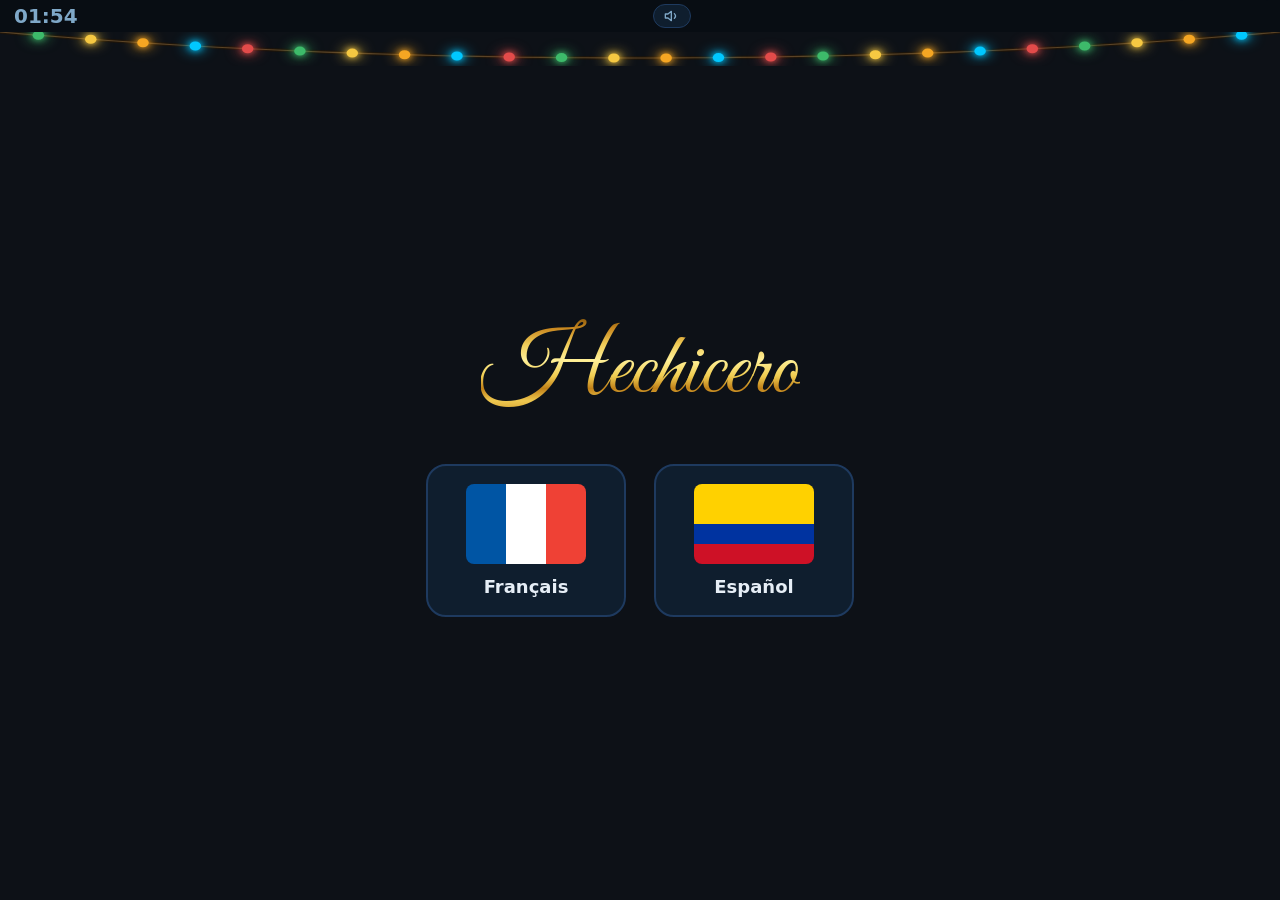
==== web/lecteur/index.html @ d4acd9f9 "feat: écran Chambre domotique (IHM + page admin), bureau d'icônes admin + nav harmonisée, gestion lu" ====
<!doctype html>
<html lang="fr">
<head>
  <meta charset="utf-8">
  <meta name="viewport" content="width=device-width,initial-scale=1">
  <title>Hechicero</title>
  <link rel="preload" href="../fonts/GreatVibes-Regular.woff2" as="font" type="font/woff2" crossorigin>
  <style>
    /* ── VARIABLES ── */
    :root {
      --bg: #0d1117;
      --surface: #0f1e2e;
      --border: #1e3a5f;
      --accent: #00c8ff;
      --accent-radio: #c8a050;
      --text: #e6eef6;
      --muted: #7fa8c8;
      --green: #3dba6a;
      --sb-h: 32px;
    }

    /* ── RESET ── */
    *, *::before, *::after { box-sizing: border-box; margin: 0; padding: 0; }
    html, body {
      width: 100%; height: 100%;
      font-family: system-ui, -apple-system, "Segoe UI", Roboto, "Helvetica Neue", Arial, sans-serif;
      background: var(--bg);
      color: var(--text);
      overflow: hidden;
    }
    button { cursor: pointer; font-family: inherit; border: none; background: none; color: inherit; }
    img { -webkit-user-drag: none; user-drag: none; user-select: none; }
    .hidden { display: none !important; }

    /* ── STATUS BAR ── */
    #statusbar {
      position: fixed; top: 0; left: 0; right: 0;
      height: var(--sb-h);
      background: #080d13;
      display: flex; align-items: center; justify-content: space-between;
      padding: 0 14px;
      font-size: 0.78rem; color: var(--muted);
      z-index: 100;
    }
    #sb-time    { font-size: 20px; font-weight: 600; }
    #bat-display { font-size: 18px; }
    #sb-battery { display: flex; align-items: center; gap: 5px; }

    /* ── APP CONTAINER ── */
    #app { position: fixed; inset: 0; }

    /* ── SCREENS ── */
    .screen {
      position: absolute; inset: 0;
      display: flex; flex-direction: column;
      padding-top: var(--sb-h);
      box-sizing: border-box;
    }

    /* ── BACK BUTTON ── */
    .btn-back {
      display: inline-flex; align-items: center; gap: 4px;
      height: 52px; padding: 0 18px 0 6px;
      border-radius: 26px;
      background: var(--surface); border: 1.5px solid var(--border);
      color: var(--text); font-size: 1rem;
      flex-shrink: 0;
    }
    .btn-back .chev {
      width: 28px; height: 28px; border-radius: 50%;
      display: flex; align-items: center; justify-content: center;
      color: var(--accent); font-size: 1.15rem; font-weight: 700;
    }

    /* ── SCREEN HEADER ── */
    .s-header {
      display: flex; align-items: center; gap: 10px;
      padding: 10px 14px; flex-shrink: 0;
    }
    .s-header .s-title {
      font-size: 1.1rem; font-weight: 600;
      white-space: nowrap; overflow: hidden; text-overflow: ellipsis;
      flex: 1;
    }

    /* ── SCROLL AREA ── */
    .s-body {
      flex: 1; overflow-y: scroll; overflow-x: hidden; padding: 6px 14px 14px;
      touch-action: none; /* scroll 100% géré par JS Pointer Events */
      scrollbar-width: none;
    }
    .s-body::-webkit-scrollbar { display: none; }
    body.has-mini .s-body { padding-bottom: 84px; }

    /* ══════════════════════════════ */
    /* SCREEN 1 — HOME               */
    /* ══════════════════════════════ */
    #home {
      align-items: center; justify-content: center; gap: 36px;
    }
    .home-brand {
      font-family: 'Great Vibes', 'Palatino Linotype', Palatino, serif;
      font-size: clamp(48px, 10vw, 90px); font-weight: 400;
      background: linear-gradient(180deg,
        #7a4e08 0%,#c88820 12%,#f0cc58 26%,#fff098 40%,
        #f0cc50 54%,#c08018 65%,#eec850 76%,#d09828 88%,#7a4e08 100%);
      -webkit-background-clip: text; -webkit-text-fill-color: transparent; background-clip: text;
    }
    .flags-row { display: flex; gap: 28px; align-items: center; justify-content: center; }
    .flag-btn {
      display: flex; flex-direction: column; align-items: center; gap: 12px;
      min-width: 200px; min-height: 140px;
      background: var(--surface); border: 2px solid var(--border);
      border-radius: 20px; padding: 18px 20px;
      font-size: 18px; font-weight: 600;
      transition: border-color 150ms, transform 120ms;
    }
    .flag-btn:active { transform: scale(0.96); }
    .flag-btn:hover  { border-color: var(--accent); }
    .lang-locked { opacity: 0.35; pointer-events: none; filter: grayscale(1); }
    /* ── Écran de veille ── */
    @font-face {
      font-family: 'Great Vibes';
      src: url('../fonts/GreatVibes-Regular.ttf') format('truetype');
      font-weight: normal; font-style: normal; font-display: block;
    }
    /* Gradient or réutilisé */
    .gv-gold {
      background: linear-gradient(180deg,
        #7a4e08 0%,#c88820 12%,#f0cc58 26%,#fff098 40%,
        #f0cc50 54%,#c08018 65%,#eec850 76%,#d09828 88%,#7a4e08 100%);
      -webkit-background-clip: text; -webkit-text-fill-color: transparent; background-clip: text;
    }
    .gv-chrome {
      background: linear-gradient(180deg,
        #383838 0%,#7a7a7a 12%,#d4d4d4 25%,#ffffff 38%,
        #d0d0d0 52%,#888888 65%,#e4e4e4 76%,#b8b8b8 88%,#484848 100%);
      -webkit-background-clip: text; -webkit-text-fill-color: transparent; background-clip: text;
    }
    #sleep-overlay {
      display: none; position: fixed; inset: 0; z-index: 9999;
      align-items: center; justify-content: center; cursor: pointer;
      background-image: repeating-linear-gradient(
        0deg, transparent, transparent 2px, rgba(0,0,0,.07) 2px, rgba(0,0,0,.07) 3px);
    }
    #sleep-overlay.active { display: flex; }
    /* Thème Rétro Or */
    #sleep-overlay.retro  { background-color: #070503; }
    /* Thème Chrome */
    #sleep-overlay.modern { background-color: #040608; }
    /* Thème Classique */
    #sleep-overlay.classic { background-color: #050810; }
    /* Halo radial */
    #sleep-glow {
      position: absolute; inset: 0; pointer-events: none;
    }
    #sleep-overlay.retro  #sleep-glow { background: radial-gradient(ellipse 55% 45% at 50% 50%, rgba(110,65,8,.28), transparent 65%); }
    #sleep-overlay.modern #sleep-glow { background: radial-gradient(ellipse 55% 45% at 50% 50%, rgba(30,45,80,.26), transparent 65%); }
    #sleep-overlay.classic #sleep-glow { background: radial-gradient(ellipse 55% 45% at 50% 50%, rgba(20,30,60,.22), transparent 65%); }
    /* Cadre */
    #sleep-frame {
      position: absolute; inset: 5%; pointer-events: none;
    }
    #sleep-overlay.retro  #sleep-frame { border: 1px solid rgba(140,95,18,.40); }
    #sleep-overlay.modern #sleep-frame { border: 1px solid rgba(90,100,130,.36); }
    #sleep-overlay.classic #sleep-frame { border: 1px solid rgba(255,255,255,.08); }
    /* Centre */
    #sleep-center {
      display: grid; place-items: center; position: relative; z-index: 2;
    }
    /* Logo glow (couche floue derrière) */
    #sleep-brand-glow {
      grid-area: 1/1;
      font-family: 'Great Vibes', 'Palatino Linotype', Palatino, serif;
      font-size: clamp(80px, 13vw, 145px); font-weight: 400; white-space: nowrap;
      filter: blur(22px); user-select: none; pointer-events: none;
    }
    #sleep-overlay.retro  #sleep-brand-glow { color: rgba(210,140,12,.35); }
    #sleep-overlay.modern #sleep-brand-glow { color: rgba(150,170,220,.25); }
    #sleep-overlay.classic #sleep-brand-glow { color: rgba(200,210,255,.12); }
    /* Logo net */
    #sleep-brand {
      grid-area: 1/1;
      font-family: 'Great Vibes', 'Palatino Linotype', Palatino, serif;
      font-size: clamp(80px, 13vw, 145px); font-weight: 400; white-space: nowrap;
    }
    #sleep-overlay.classic #sleep-brand {
      font-family: inherit; font-size: clamp(24px, 5vw, 48px);
      letter-spacing: 0.55em; color: rgba(255,255,255,0.90);
      text-transform: uppercase; font-weight: 200;
      -webkit-text-fill-color: unset; background: none;
    }
    /* Ligne décorative sous le logo */
    #sleep-rule {
      position: absolute; z-index: 2;
      top: calc(50% + clamp(50px, 8vw, 88px));
      left: 50%; transform: translateX(-50%);
      width: 280px; height: 1px; pointer-events: none;
    }
    #sleep-overlay.retro  #sleep-rule { background: linear-gradient(90deg, transparent, rgba(200,136,32,.6), transparent); }
    #sleep-overlay.modern #sleep-rule { background: linear-gradient(90deg, transparent, rgba(140,160,210,.5), transparent); }
    #sleep-overlay.classic #sleep-rule { background: linear-gradient(90deg, transparent, rgba(255,255,255,.2), transparent); }
    /* Horloge */
    #sleep-clock {
      position: absolute; z-index: 2;
      top: calc(50% + clamp(70px, 11vw, 120px));
      left: 50%; transform: translateX(-50%);
      white-space: nowrap;
    }
    #sleep-clock .clock-time {
      font-family: 'Great Vibes', 'Palatino Linotype', Palatino, serif;
      font-size: clamp(36px, 6vw, 72px); font-weight: 400;
    }
    #sleep-overlay.classic #sleep-clock .clock-time {
      font-family: inherit; font-size: clamp(20px, 4vw, 42px);
      letter-spacing: 0.3em; color: rgba(255,255,255,0.65);
      text-transform: uppercase; font-weight: 200;
      -webkit-text-fill-color: unset; background: none;
    }

    .ep-num-badge {
      position: absolute; bottom: 8px; right: 10px;
      background: rgba(0,0,0,0.52); color: rgba(255,255,255,0.78);
      font-size: 28px; font-weight: 700; padding: 2px 10px;
      border-radius: 6px; letter-spacing: -1px;
      pointer-events: none; backdrop-filter: blur(3px);
    }
    /* Favoris (TICKET-046) — cœur qui se colle sur la jaquette/icône de
       l'épisode mis en favori. Caché par défaut, affiché via .is-fav posé
       sur le conteneur (.ep-thumb-wrap ou #art-box, tous deux déjà en
       position:relative). Pas de son, confirmé par Thomas. Le petit "pop"
       (favPop) ne rejoue que quand .is-fav passe de absent à présent — un
       simple classList.toggle() qui ne change rien (déjà favori) ne remet
       pas l'animation à zéro, donc pas de à-coup au polling périodique
       (fetchFavoris, toutes les 4s).*/
    .fav-heart {
      position: absolute; top: 8px; left: 8px;
      width: 46px; height: 46px; border-radius: 50%;
      background: rgba(0,0,0,0.45); backdrop-filter: blur(3px);
      display: none; align-items: center; justify-content: center;
      font-size: 26px; line-height: 1; color: #ff5577;
      text-shadow: 0 0 8px rgba(255,85,119,0.85);
      pointer-events: none;
    }
    .is-fav .fav-heart {
      display: flex;
      animation: favPop 600ms cubic-bezier(.34,1.56,.64,1);
    }
    #art-box .fav-heart { width: 68px; height: 68px; font-size: 38px; top: 12px; left: 12px; }
    @keyframes favPop {
      0%   { transform: scale(0) rotate(-20deg);  opacity: 0; }
      45%  { transform: scale(1.35) rotate(10deg); opacity: 1; }
      70%  { transform: scale(0.88) rotate(-5deg); }
      100% { transform: scale(1) rotate(0deg); }
    }
    .flag-svg { width: 120px; height: 80px; border-radius: 8px; overflow: hidden; }
    .flag-svg svg { width: 100%; height: 100%; display: block; }

    /* ══════════════════════════════ */
    /* SCREEN — CHAMBRE (TICKET-112)  */
    /* Domotique lampe + volet. Tout est scopé sous #chambre / .ch-* pour ne  */
    /* jamais collisionner avec les IDs courts du prototype chambre.html.     */
    /* Accent cyan dédié (--ch-cyan), distinct de l'accent doré de l'app.     */
    /* ══════════════════════════════ */
    #chambre { --ch-cyan: #00c8ff; }
    /* La grille tient dans la hauteur visible au-dessus du mini-lecteur, sans
       scroll (UX enfant) : cartes centrées, gros éléments tactiles calibrés
       pour ~460px de hauteur utile (1024×600 − statusbar − mini-lecteur). */
    #chambre .s-body { display: flex; align-items: center; }
    .ch-status { font-size: 0.95rem; color: var(--muted); flex-shrink: 0; }
    .ch-status.off { color: #ff6b6b; }
    .ch-wrap {
      display: flex; gap: 22px; flex-wrap: wrap; align-items: stretch;
      justify-content: center; width: 100%; padding: 4px;
    }
    .ch-card {
      flex: 1 1 340px; max-width: 470px;
      background: var(--surface); border: 1.5px solid var(--border);
      border-radius: 18px; padding: 18px 20px;
      /* Colonne : en-tête en haut, contenu centré — garantit deux cartes de
         même taille et un rendu équilibré (retour Thomas 2026-07-24). */
      display: flex; flex-direction: column;
    }
    .ch-head {
      display: flex; align-items: center; gap: 12px; margin-bottom: 10px;
    }
    .ch-row { flex: 1; }
    .ch-title { font-size: 1.5rem; font-weight: 600; margin-right: auto; }
    .ch-val { font-size: 2.4rem; font-weight: 700; color: var(--ch-cyan); font-variant-numeric: tabular-nums; }
    .ch-badge {
      font-size: 0.85rem; padding: 4px 14px; border-radius: 20px;
      background: rgba(0,200,255,.15); color: var(--ch-cyan);
      visibility: hidden; white-space: nowrap;
    }
    .ch-row { display: flex; gap: 18px; align-items: center; justify-content: center; }
    .ch-col { display: flex; flex-direction: column; align-items: center; gap: 10px; }
    .ch-tap { cursor: pointer; -webkit-tap-highlight-color: transparent; }
    .ch-tap:active { transform: scale(0.94); }
    /* Icônes tactiles agrandies (cibles généreuses pour un enfant) */
    .ch-icon-bulb  { width: 150px; height: auto; display: block; }
    .ch-icon-volet { width: 178px; height: auto; display: block; }
    .ch-hint { font-size: 0.95rem; color: var(--muted); }
    .ch-end  { font-size: 0.95rem; color: var(--muted); }
    /* Repères soleil du curseur lampe (grand soleil en haut = fort, petit en
       bas = doux), teinte chaude façon appli Legrand. */
    .ch-sun { display: block; color: #e0b878; }
    .ch-sun-lg { width: 36px; height: 36px; }
    .ch-sun-sm { width: 24px; height: 24px; color: #b89968; }
    /* Curseurs verticaux épais à gros pouce rond — faciles à attraper au doigt,
       dans l'esprit des grosses commandes du lecteur. Rotation -90° = vertical
       (haut = 100 %, bas = 0 %). */
    .ch-slider-col { justify-content: center; gap: 8px; }
    .ch-vbox { width: 64px; height: 186px; display: flex; align-items: center; justify-content: center; }
    .ch-vbox input {
      -webkit-appearance: none; appearance: none;
      width: 186px; height: 14px; margin: 0; border-radius: 8px;
      background: var(--border); transform: rotate(-90deg); cursor: pointer;
    }
    .ch-vbox input::-webkit-slider-thumb {
      -webkit-appearance: none; appearance: none;
      width: 46px; height: 46px; border-radius: 50%;
      background: var(--ch-cyan); border: 3px solid #0c1014;
      box-shadow: 0 2px 8px rgba(0,0,0,0.4);
    }
    .ch-vbox input::-moz-range-thumb {
      width: 46px; height: 46px; border: 3px solid #0c1014; border-radius: 50%;
      background: var(--ch-cyan);
    }
    /* Toast Chambre indisponible (TICKET-112) */
    .ch-toast {
      position: fixed; top: 50%; left: 50%; transform: translate(-50%, -50%);
      z-index: 600; padding: 20px 30px; border-radius: 18px;
      background: rgba(15, 24, 34, 0.97); border: 1.5px solid #00c8ff;
      color: var(--text); font-size: 1.4rem; font-weight: 600;
      box-shadow: 0 18px 60px rgba(0,0,0,0.45); backdrop-filter: blur(10px);
      text-align: center; pointer-events: none;
    }
    .ch-toast.hidden { display: none; }

    /* ══════════════════════════════ */
    /* SCREEN 2 — PODCASTS GRID      */
    /* ══════════════════════════════ */
    #pod-grid {
      display: grid;
      grid-template-columns: repeat(auto-fill, minmax(180px, 1fr));
      gap: 16px;
    }
    .pod-card {
      position: relative;
      background: var(--surface); border: 1.5px solid var(--border);
      border-radius: 16px; overflow: hidden; cursor: pointer;
      transition: border-color 130ms, transform 130ms;
    }
    .pod-card:active { transform: scale(0.97); }
    .pod-card:hover  { border-color: var(--accent); }
    .pod-card img    { width: 100%; aspect-ratio: 1/1; object-fit: cover; display: block; }
    .pod-label       { padding: 10px 10px; font-size: 1.1rem; font-weight: 600; white-space: nowrap; overflow: hidden; text-overflow: ellipsis; }

    /* Webradio tile */
    .pod-card.webradio           { background: #1a1208; border-color: #3d2a08; }
    .pod-card.webradio:hover     { border-color: var(--accent-radio); }
    .pod-card.webradio .pod-label{ color: var(--accent-radio); }
    .webradio-art {
      width: 100%; aspect-ratio: 1/1;
      display: flex; align-items: center; justify-content: center;
      background: #120d04;
    }

    /* ══════════════════════════════ */
    /* MODE NOËL (TICKET-079)        */
    /* Actif décembre uniquement (getMonth()===11), override ?noel=1/0.   */
    /* Zéro dépendance réseau/CDN — tout est inline (CSS/SVG/JS).         */
    /* ══════════════════════════════ */
    /* Neige : overlay global (fixed), visible sur tous les écrans y compris l'écran de veille
       (z-index au-dessus de #sleep-overlay, 9999) */
    #noel-snow {
      position: fixed; inset: 0; overflow: hidden;
      pointer-events: none; z-index: 10050;
    }
    .noel-flake {
      position: absolute; top: -24px;
      color: #eef6ff; opacity: 0.85; line-height: 1;
      text-shadow: 0 0 4px rgba(180,220,255,0.6);
      animation-name: noel-fall;
      animation-timing-function: linear;
      animation-iteration-count: infinite;
      will-change: transform;
    }
    @keyframes noel-fall {
      from { transform: translate3d(0, -24px, 0); }
      to   { transform: translate3d(var(--drift, 0px), 110vh, 0); }
    }
    /* Bonnet de Noël — plus grand, franchement incliné (coin haut-gauche des jaquettes) */
    .noel-hat {
      position: absolute; top: 0; left: 0;
      width: 62px; height: 62px;
      transform: rotate(-42deg);
      transform-origin: 65% 65%;
      pointer-events: none; z-index: 2;
      filter: drop-shadow(0 2px 4px rgba(0,0,0,.55));
    }
    .noel-hat.noel-hat-sm { width: 46px; height: 46px; }
    /* Traîneau : rennes en tête (x haut, sens du déplacement), traîneau tiré derrière */
    #noel-sled {
      position: fixed; top: 8%; left: -340px;
      width: 320px; pointer-events: none; z-index: 9000;
      opacity: 0;
    }
    #noel-sled.noel-sled-run {
      animation: noel-sled-fly 10s linear;
    }
    @keyframes noel-sled-fly {
      0%   { opacity: 0; transform: translateX(0); }
      6%   { opacity: 1; }
      94%  { opacity: 1; }
      100% { opacity: 0; transform: translateX(calc(100vw + 340px)); }
    }
    /* Guirlande lumineuse — câble en chaînette (cosh) + ampoules clignotantes, en haut de tous
       les écrans y compris l'écran de veille (z-index au-dessus de #sleep-overlay, 9999) */
    #noel-garland {
      position: fixed; top: var(--sb-h); left: 0; right: 0;
      width: 100%; height: 34px;
      pointer-events: none; z-index: 10040;
    }
    .noel-bulb {
      filter: drop-shadow(0 0 3px currentColor) drop-shadow(0 0 6px currentColor);
      animation-name: noel-twinkle;
      animation-timing-function: ease-in-out;
      animation-iteration-count: infinite;
    }
    @keyframes noel-twinkle {
      0%, 100% { opacity: 0.4; }
      50%      { opacity: 1; }
    }

    /* ══════════════════════════════ */
    /* MODE ANNIVERSAIRE (TICKET-079bis) */
    /* Actif le 20 novembre uniquement (getMonth()===10 && getDate()===20),  */
    /* override ?anniv=1/0. Zéro dépendance réseau/CDN.                     */
    /* Réutilise la même courbe en chaînette que la guirlande de Noël       */
    /* (fonctions catenaryY/catenaryPoint, génériques).                     */
    /* ══════════════════════════════ */
    /* Confettis : overlay global, visible partout y compris l'écran de veille */
    #anniv-confetti {
      position: fixed; inset: 0; overflow: hidden;
      pointer-events: none; z-index: 10050;
    }
    .anniv-confetti-piece {
      position: absolute; top: -16px;
      opacity: 0.9; border-radius: 1px;
      animation-name: anniv-confetti-fall;
      animation-timing-function: linear;
      animation-iteration-count: infinite;
      will-change: transform;
    }
    @keyframes anniv-confetti-fall {
      from { transform: translate3d(0, -16px, 0) rotate(0deg); }
      to   { transform: translate3d(var(--drift, 0px), 110vh, 0) rotate(var(--spin, 360deg)); }
    }
    /* Chapeau de fête — même principe que le bonnet de Noël (coin incliné des jaquettes) */
    .anniv-hat {
      position: absolute; top: 0; left: 0;
      width: 62px; height: 62px;
      transform: rotate(-42deg);
      transform-origin: 65% 65%;
      pointer-events: none; z-index: 2;
      filter: drop-shadow(0 2px 4px rgba(0,0,0,.55));
    }
    .anniv-hat.anniv-hat-sm { width: 46px; height: 46px; }
    /* Banderole "Joyeux Anniversaire / Feliz Cumpleaños" — traverse l'écran de temps en
       temps, cachée pendant la veille (même logique que le traîneau de Noël) */
    #anniv-banner {
      position: fixed; top: 14%; left: -820px;
      width: max-content; white-space: nowrap;
      pointer-events: none; z-index: 9000;
      opacity: 0;
    }
    #anniv-banner.anniv-banner-run {
      animation: anniv-banner-fly 10s linear;
    }
    @keyframes anniv-banner-fly {
      0%   { opacity: 0; transform: translateX(0); }
      6%   { opacity: 1; }
      94%  { opacity: 1; }
      100% { opacity: 0; transform: translateX(calc(100vw + 820px)); }
    }
    .anniv-banner-ribbon {
      position: relative;
      background: linear-gradient(135deg, #8b2fa0, #c23fae 55%, #8b2fa0);
      border: 2px solid #f0cc58;
      border-radius: 10px;
      padding: 16px 40px;
      box-shadow: 0 8px 24px rgba(0,0,0,.45);
    }
    .anniv-banner-ribbon::before, .anniv-banner-ribbon::after {
      content: ''; position: absolute; top: 0; width: 0; height: 0;
      border-top: 26px solid transparent; border-bottom: 26px solid transparent;
    }
    .anniv-banner-ribbon::before { left: -20px; border-right: 20px solid #6f2380; }
    .anniv-banner-ribbon::after  { right: -20px; border-left: 20px solid #6f2380; }
    .anniv-banner-text {
      font-family: 'Great Vibes', 'Palatino Linotype', Palatino, serif;
      font-size: 46px; font-weight: 400; white-space: nowrap;
    }
    /* Guirlande de fanions — même câble en chaînette que la guirlande de Noël, avec des
       petits drapeaux triangulaires à la place des ampoules. overflow:visible car les
       fanions pendent sous la courbe et dépassent légèrement la hauteur du viewBox. */
    #anniv-garland {
      position: fixed; top: var(--sb-h); left: 0; right: 0;
      width: 100%; height: 34px; overflow: visible;
      pointer-events: none; z-index: 10040;
    }
    .anniv-flag {
      transform-box: fill-box; transform-origin: 50% 0%;
      animation-name: anniv-flag-sway;
      animation-timing-function: ease-in-out;
      animation-iteration-count: infinite;
    }
    @keyframes anniv-flag-sway {
      0%, 100% { transform: rotate(-5deg); }
      50%      { transform: rotate(5deg); }
    }

    /* ══════════════════════════════ */
    /* SCREEN 3a — RADIO CATALOG     */
    /* ══════════════════════════════ */
    .radio-list { display: grid; grid-template-columns: repeat(2, minmax(0, 1fr)); gap: 12px; width: 100%; box-sizing: border-box; }
    .radio-row {
      position: relative;
      display: flex; align-items: center; gap: 14px;
      background: var(--surface); border: 1.5px solid var(--border);
      border-radius: 14px; padding: 12px 14px;
      min-height: 80px; cursor: pointer;
      transition: border-color 120ms;
    }
    .radio-row .fav-heart { width: 26px; height: 26px; font-size: 15px; top: 4px; left: 4px; }
    .radio-row:hover { border-color: var(--accent-radio); }
    .radio-dot {
      width: 10px; height: 10px; border-radius: 50%;
      background: var(--green); flex-shrink: 0;
      animation: pulse 2s ease-in-out infinite;
    }
    @keyframes pulse {
      0%, 100% { opacity: 1; transform: scale(1); }
      50%       { opacity: 0.35; transform: scale(0.7); }
    }
    .radio-info      { flex: 1; min-width: 0; }
    .radio-name      { font-weight: 600; font-size: 1.1rem; }
    .radio-desc      { font-size: 1rem; color: var(--muted); margin-top: 2px; }
    .btn-play-radio  {
      width: 40px; height: 40px; border-radius: 50%;
      background: var(--accent); color: #000; font-size: 0.95rem;
      display: flex; align-items: center; justify-content: center;
      flex-shrink: 0; pointer-events: none;
    }

    /* ══════════════════════════════ */
    /* SCREEN 3b — CHAPTERS          */
    /* ══════════════════════════════ */
    .ep-list { display: grid; grid-template-columns: repeat(2, minmax(0, 1fr)); gap: 12px; width: 100%; box-sizing: border-box; }
    .ep-row {
      display: flex; align-items: stretch; gap: 0;
      background: var(--surface); border: 1.5px solid var(--border);
      border-radius: 16px; overflow: hidden; cursor: pointer;
      transition: border-color 130ms, transform 130ms;
      min-height: 143px;
    }
    .ep-row:active { transform: scale(0.97); }
    .ep-row:hover  { border-color: var(--accent); }
    /* Petit espace entre saisons (TICKET-104) — grid-column: 1/-1 pour occuper
       toute la largeur de la grille 2 colonnes, sinon la marge ne s'aligne pas
       proprement selon la colonne où tombe le changement de saison. */
    .ep-season-divider { grid-column: 1 / -1; height: 14px; }
    .ep-thumb-wrap { position: relative; flex-shrink: 0; }
    .ep-thumb      { width: 143px; min-width: 143px; height: 143px; object-fit: cover; display: block; flex-shrink: 0; }
    .ep-meta       { flex: 1; min-width: 0; padding: 12px 14px; display: flex; flex-direction: column; justify-content: center; }
    .ep-titre      { font-weight: 600; font-size: 1rem; overflow: hidden; display: -webkit-box; -webkit-line-clamp: 3; -webkit-box-orient: vertical; }
    .ep-duree      { font-size: 0.9rem; color: var(--muted); margin-top: 6px; flex-shrink: 0; }
    .radio-thumb {
      width: 52px; height: 52px; border-radius: 8px;
      object-fit: cover; flex-shrink: 0;
    }

    /* ══════════════════════════════ */
    /* SCREEN 4 — PLAYER             */
    /* ══════════════════════════════ */
    #player-inner {
      flex: 1; display: flex; min-height: calc(100vh - var(--sb-h)); align-items: center;
    }
    /* Left: artwork */
    .art-wrap {
      width: 45%; display: flex; align-items: center; justify-content: center;
      padding: 14px;
    }
    .art-box {
      position: relative; width: 100%; max-width: 310px;
      aspect-ratio: 1/1; border-radius: 16px; overflow: hidden; cursor: pointer;
    }
    .art-box img { width: 100%; height: 100%; object-fit: cover; display: block; }
    .art-overlay {
      position: absolute; inset: 0;
      background: rgba(0,0,0,0.38);
      display: flex; align-items: center; justify-content: center;
      opacity: 0; transition: opacity 170ms;
    }
    .art-box:hover .art-overlay { opacity: 1; }
    .art-overlay.show             { opacity: 1; }
    .ov-icon {
      width: 64px; height: 64px; border-radius: 50%;
      background: rgba(0,0,0,0.52);
      display: flex; align-items: center; justify-content: center;
      font-size: 1.8rem; color: #fff;
    }
    /* Right: controls */
    .ctrl-wrap {
      flex: 1; display: flex; flex-direction: column; justify-content: center;
      padding: 24px 20px 24px 8px; gap: 18px; min-width: 0;
    }
    .ctrl-pod-name { font-size: 1rem; color: var(--muted); white-space: nowrap; overflow: hidden; text-overflow: ellipsis; }
    .ctrl-ep-name  { font-size: 1.2rem; font-weight: 500; white-space: nowrap; overflow: hidden; text-overflow: ellipsis; }
    /* Progress */
    .prog-wrap { display: flex; flex-direction: column; gap: 5px; }
    .prog-bg   { height: 44px; position: relative; cursor: pointer; touch-action: none; }
    .prog-bg::before {
      content: ''; position: absolute; inset: 12px 0;
      background: var(--border); border-radius: 10px; pointer-events: none;
    }
    .prog-fill {
      position: absolute; left: 0; top: 12px; bottom: 12px; width: 0%;
      background: var(--accent); border-radius: 10px;
      transition: width 1s linear; pointer-events: none;
    }
    .prog-fill { height: 20px; width: 0%; background: var(--accent); border-radius: 10px; transition: width 1s linear; }
    .prog-times { display: flex; justify-content: space-between; font-size: 1rem; color: var(--muted); font-variant-numeric: tabular-nums; }
    /* Buttons row */
    .ctrl-btns { display: flex; align-items: center; justify-content: center; gap: 16px; }
    .btn-prev, .btn-next {
      width: 80px; height: 80px; border-radius: 50%;
      background: var(--surface); border: 1.5px solid var(--border);
      display: flex; align-items: center; justify-content: center; font-size: 28px;
    }
    .btn-pp {
      width: 96px; height: 96px; border-radius: 50%;
      background: var(--accent); border: 2px solid var(--accent);
      color: #000; font-size: 36px;
      display: flex; align-items: center; justify-content: center;
      transition: transform 100ms;
    }
    .btn-pp:active { transform: scale(0.92); }
    /* Volume */
    .vol-row { display: flex; gap: 10px; align-items: center; justify-content: center; }
    .btn-vol {
      background: var(--surface); border: 1.5px solid var(--border);
      border-radius: 14px; height: 80px; min-width: 80px; padding: 0 14px; font-size: 24px;
      display: flex; align-items: center; justify-content: center;
    }
    .btn-vol:active { background: var(--border); }
    .vol-bar-wrap { display: flex; align-items: center; gap: 8px; flex: 1; min-width: 0; }
    .vol-bar-bg   { flex: 1; height: 44px; position: relative; cursor: pointer; touch-action: none; }
    .vol-bar-bg::before {
      content: ''; position: absolute; inset: 12px 0;
      background: var(--border); border-radius: 10px; pointer-events: none;
    }
    .vol-bar-fill {
      position: absolute; left: 0; top: 12px; bottom: 12px; width: 0%;
      background: var(--accent); border-radius: 10px;
      transition: width 300ms ease; pointer-events: none;
    }
    .vol-pct      { font-size: 1rem; color: var(--muted); min-width: 40px; text-align: right; font-variant-numeric: tabular-nums; }

    .battery-notice {
      position: fixed;
      left: 50%;
      transform: translateX(-50%);
      z-index: 500;
      min-width: min(92vw, 520px);
      max-width: min(92vw, 520px);
      background: rgba(15, 30, 46, 0.96);
      border: 1.5px solid var(--border);
      border-radius: 16px;
      box-shadow: 0 18px 60px rgba(0, 0, 0, 0.35);
      padding: 14px 18px;
      color: var(--text);
      backdrop-filter: blur(10px);
    }
    #battery-popup { top: 56px; }
    #resume-prompt { top: 56px; }
    #battery-alert {
      bottom: 96px;
      min-width: min(92vw, 640px);
      max-width: min(92vw, 640px);
    }
    .battery-notice.warn { border-color: rgba(245, 166, 35, 0.55); }
    .battery-notice.critical { border-color: rgba(226, 75, 74, 0.72); background: rgba(64, 20, 22, 0.96); }
    .battery-notice-title { font-size: 0.9rem; color: var(--muted); margin-bottom: 4px; }
    .battery-notice-msg { font-size: 1.12rem; font-weight: 600; }
    .resume-actions {
      display: flex;
      gap: 10px;
      margin-top: 12px;
      justify-content: flex-end;
    }
    .resume-btn {
      border-radius: 12px;
      padding: 10px 14px;
      border: 1.5px solid var(--border);
      background: var(--surface);
      color: var(--text);
      font-size: 1rem;
      font-weight: 600;
    }
    .resume-btn.primary {
      background: var(--accent);
      border-color: var(--accent);
      color: #03111b;
    }

    @media (max-width: 640px) {
      #battery-alert { bottom: 88px; }
      .resume-actions { flex-direction: column; }
      .resume-btn { width: 100%; }
    }

    /* ══════════════════════════════ */
    /* SCREEN 5 — RADIO PLAYER       */
    /* ══════════════════════════════ */
    #rp-inner { flex: 1; display: flex; min-height: calc(100vh - var(--sb-h)); align-items: center; }
    .rp-art-box {
      position: relative; width: 100%; max-width: 310px;
      aspect-ratio: 1/1; border-radius: 16px; overflow: hidden;
    }
    .rp-art-box .fav-heart { width: 68px; height: 68px; font-size: 38px; top: 12px; left: 12px; }
    .rp-art-box img { width: 100%; height: 100%; object-fit: cover; display: block; }
    .rp-art-fallback {
      width: 100%; height: 100%;
      display: flex; align-items: center; justify-content: center;
      background: #120d04;
    }
    .live-badge {
      display: inline-flex; align-items: center; gap: 7px;
      font-size: 0.78rem; font-weight: 700; letter-spacing: 0.07em;
      color: var(--green);
    }
    .live-dot {
      width: 8px; height: 8px; border-radius: 50%;
      background: var(--green);
      animation: pulse 2s ease-in-out infinite;
    }
    .rp-name { font-size: 24px; font-weight: 500; }
    .rp-desc { font-size: 14px; color: var(--muted); margin-top: 4px; }

    /* ── MINI-PLAYER ── */
    #miniplayer {
      position: fixed; bottom: 0; left: 0; right: 0;
      height: 80px;
      background: #080d13;
      border-top: 1.5px solid var(--border);
      display: flex; align-items: center; gap: 14px;
      padding: 0 18px;
      z-index: 200;
      cursor: pointer;
      user-select: none;
    }
    #mini-art { width: 54px; height: 54px; border-radius: 8px; object-fit: cover; flex-shrink: 0; background: var(--surface); }
    #mini-info { flex: 1; min-width: 0; }
    #mini-pod  { font-size: 1rem; color: var(--muted); white-space: nowrap; overflow: hidden; text-overflow: ellipsis; }
    #mini-ep   { font-size: 1.1rem; font-weight: 600; white-space: nowrap; overflow: hidden; text-overflow: ellipsis; margin-top: 2px; }
    #mini-btn-pp {
      width: 54px; height: 54px; border-radius: 50%;
      background: var(--accent); color: #000; font-size: 22px;
      display: flex; align-items: center; justify-content: center;
      flex-shrink: 0;
    }
    /* ⚠️ TEMPORAIRE — bascule HP/casque avant câblage LM393 (TICKET-031) */
    #mini-btn-output {
      height: 24px; padding: 0 10px; border-radius: 12px;
      background: var(--surface); border: 1px solid var(--border);
      color: var(--muted);
      display: flex; align-items: center;
      transition: background 0.25s, border-color 0.25s, color 0.25s;
    }
    #mini-btn-output svg { width: 16px; height: 16px; }
    #mini-btn-output.casque-actif {
      background: color-mix(in srgb, var(--accent) 14%, transparent);
      border-color: var(--accent);
      color: var(--accent);
    }
  </style>
</head>
<body>

<!-- STATUS BAR -->
<div id="statusbar">
  <span id="sb-time" style="font-variant-numeric:tabular-nums">--:--</span>
  <!-- ⚠️ TEMPORAIRE — bascule HP/casque avant câblage LM393 (TICKET-031) -->
  <button id="mini-btn-output" title="Haut-parleurs actifs">
    <svg id="ico-hp" viewBox="0 0 24 24" fill="none" stroke="currentColor" stroke-width="2" stroke-linecap="round" stroke-linejoin="round">
      <polygon points="11 5 6 9 2 9 2 15 6 15 11 19 11 5"/>
      <path d="M15.54 8.46a5 5 0 0 1 0 7.07"/>
    </svg>
    <svg id="ico-casque" viewBox="0 0 24 24" fill="none" stroke="currentColor" stroke-width="2" stroke-linecap="round" stroke-linejoin="round" class="hidden">
      <path d="M3 18v-6a9 9 0 0 1 18 0v6"/>
      <path d="M21 19a2 2 0 0 1-2 2h-1a2 2 0 0 1-2-2v-3a2 2 0 0 1 2-2h3z"/>
      <path d="M3 19a2 2 0 0 0 2 2h1a2 2 0 0 0 2-2v-3a2 2 0 0 0-2-2H3z"/>
    </svg>
  </button>
  <span id="bat-display"></span>
</div>

<div id="app">

  <!-- ─────────────────────────────── -->
  <!-- SCREEN 1 — ACCUEIL             -->
  <!-- ─────────────────────────────── -->
  <div class="screen" id="home">
    <span class="home-brand">Hechicero</span>
    <div class="flags-row">
      <button class="flag-btn" id="btn-fr">
        <span class="flag-svg">
          <svg viewBox="0 0 3 2" xmlns="http://www.w3.org/2000/svg">
            <rect width="1" height="2" x="0" fill="#0055A4"/>
            <rect width="1" height="2" x="1" fill="#FFFFFF"/>
            <rect width="1" height="2" x="2" fill="#EF4135"/>
          </svg>
        </span>
        Français
      </button>
      <button class="flag-btn" id="btn-es">
        <span class="flag-svg">
          <svg viewBox="0 0 3 2" xmlns="http://www.w3.org/2000/svg">
            <rect width="3" height="1"   y="0"   fill="#FFD100"/>
            <rect width="3" height="0.5" y="1"   fill="#0033A0"/>
            <rect width="3" height="0.5" y="1.5" fill="#CE1126"/>
          </svg>
        </span>
        Español
      </button>
    </div>
  </div>

  <!-- ─────────────────────────────── -->
  <!-- SCREEN 2 — GRILLE PODCASTS     -->
  <!-- ─────────────────────────────── -->
  <div class="screen has-sb hidden" id="podcasts">
    <div class="s-header">
      <button class="btn-back" id="back-home"><span class="chev">‹</span>Accueil</button>
      <span class="s-title" id="pod-header">Podcasts</span>
    </div>
    <div class="s-body">
      <div id="pod-grid"></div>
    </div>
  </div>

  <!-- ─────────────────────────────── -->
  <!-- SCREEN 3a — CATALOGUE RADIO    -->
  <!-- ─────────────────────────────── -->
  <div class="screen has-sb hidden" id="radio-catalog">
    <div class="s-header">
      <button class="btn-back" id="back-pods-radio"><span class="chev">‹</span>Podcasts</button>
      <span class="s-title" id="radio-title">Radios</span>
    </div>
    <div class="s-body">
      <div id="radio-list" class="radio-list"></div>
    </div>
  </div>

  <!-- ─────────────────────────────── -->
  <!-- SCREEN 3b — LISTE ÉPISODES     -->
  <!-- ─────────────────────────────── -->
  <div class="screen has-sb hidden" id="chapters">
    <div class="s-header">
      <button class="btn-back" id="back-pods-ch"><span class="chev">‹</span>Podcasts</button>
      <span class="s-title" id="ch-title">Épisodes</span>
    </div>
    <div class="s-body">
      <div id="ep-list" class="ep-list"></div>
    </div>
  </div>

  <!-- ─────────────────────────────── -->
  <!-- SCREEN — FAVORIS (TICKET-046)  -->
  <!-- ─────────────────────────────── -->
  <div class="screen has-sb hidden" id="favoris">
    <div class="s-header">
      <button class="btn-back" id="back-favoris"><span class="chev">‹</span>Accueil</button>
      <span class="s-title">Mes préférés</span>
    </div>
    <div class="s-body">
      <div id="fav-list" class="ep-list"></div>
    </div>
  </div>

  <!-- ─────────────────────────────── -->
  <!-- SCREEN — CHAMBRE (TICKET-112)  -->
  <!-- domotique lampe + volet via passerelle 192.168.1.3:8000 -->
  <!-- ─────────────────────────────── -->
  <div class="screen has-sb hidden" id="chambre">
    <div class="s-header">
      <button class="btn-back" id="back-chambre"><span class="chev">‹</span>Retour</button>
      <span class="s-title">Chambre</span>
      <span class="ch-status" id="ch-status">Connexion…</span>
    </div>
    <div class="s-body">
      <div class="ch-wrap">

        <!-- Lumière -->
        <div class="ch-card">
          <div class="ch-head">
            <span class="ch-title">Lumière</span>
            <span class="ch-val" id="ch-lumOut">–</span>
          </div>
          <div class="ch-row">
            <div class="ch-col">
              <svg class="ch-tap ch-icon-bulb" id="ch-bulbBtn" viewBox="0 0 120 130" role="button" aria-label="Allumer ou éteindre">
                <circle id="ch-halo" cx="60" cy="52" r="40" fill="#ffd873" opacity="0.4"/>
                <path id="ch-bulb" d="M60 16 a30 30 0 0 1 30 30 c0 14 -9 22 -15 30 l-30 0 c-6 -8 -15 -16 -15 -30 a30 30 0 0 1 30 -30 z" fill="#3a3f45" stroke="#5a6068" stroke-width="1.5"/>
                <rect x="47" y="90" width="26" height="8" rx="2" fill="#5a6068"/>
                <rect x="49" y="100" width="22" height="7" rx="2" fill="#5a6068"/>
                <rect x="52" y="109" width="16" height="7" rx="2" fill="#5a6068"/>
              </svg>
              <div class="ch-hint">appuyer = on / off</div>
            </div>
            <div class="ch-col ch-slider-col">
              <!-- Repères "grand soleil / petit soleil" façon appli Legrand
                   (lampe uniquement) — plus parlant qu'un % pour un enfant. -->
              <svg class="ch-sun ch-sun-lg" viewBox="0 0 24 24" fill="none" stroke="currentColor" stroke-width="2" stroke-linecap="round" aria-label="Plus fort">
                <circle cx="12" cy="12" r="5"/>
                <path d="M12 1v3M12 20v3M1 12h3M20 12h3"/>
              </svg>
              <div class="ch-vbox"><input type="range" id="ch-lum" min="1" max="100" step="1" value="50" aria-label="Intensité"></div>
              <svg class="ch-sun ch-sun-sm" viewBox="0 0 24 24" fill="none" stroke="currentColor" stroke-width="2" stroke-linecap="round" aria-label="Plus doux">
                <circle cx="12" cy="12" r="3.6"/>
                <path d="M12 2.5v3M12 18.5v3M2.5 12h3M18.5 12h3"/>
              </svg>
            </div>
          </div>
        </div>

        <!-- Volet -->
        <div class="ch-card">
          <div class="ch-head">
            <span class="ch-title">Volet</span>
            <span class="ch-badge" id="ch-moving">en mouvement</span>
            <span class="ch-val" id="ch-posOut">–</span>
          </div>
          <div class="ch-row">
            <div class="ch-col">
              <svg class="ch-tap ch-icon-volet" id="ch-voletBtn" viewBox="0 0 260 300" role="button" aria-label="Ouvrir ou fermer">
                <rect x="20" y="20" width="220" height="240" rx="6" fill="#123a4f"/>
                <rect x="20" y="20" width="220" height="240" rx="6" fill="none" stroke="#2b556b" stroke-width="2"/>
                <line x1="130" y1="20" x2="130" y2="260" stroke="#2b556b" stroke-width="3"/>
                <line x1="20" y1="140" x2="240" y2="140" stroke="#2b556b" stroke-width="3"/>
                <g id="ch-slats"></g>
                <rect x="14" y="14" width="232" height="252" rx="8" fill="none" stroke="#3a3f45" stroke-width="6"/>
                <rect x="30" y="262" width="200" height="14" rx="3" fill="#3a3f45"/>
              </svg>
              <div class="ch-hint">appuyer = ouvre / ferme</div>
            </div>
            <div class="ch-col ch-slider-col">
              <span class="ch-end">↑ ouvert</span>
              <div class="ch-vbox"><input type="range" id="ch-pos" min="0" max="100" step="1" value="0" aria-label="Position"></div>
              <span class="ch-end">↓ fermé</span>
            </div>
          </div>
        </div>

      </div>
    </div>
  </div>

  <!-- ─────────────────────────────── -->
  <!-- SCREEN 4 — LECTEUR             -->
  <!-- ─────────────────────────────── -->
  <div class="screen has-sb hidden" id="player">
    <div class="s-header">
      <button class="btn-back" id="back-ch"><span class="chev">‹</span><span id="player-back-lbl">Épisodes</span></button>
    </div>
    <div id="player-inner">
      <!-- Artwork -->
      <div class="art-wrap">
        <div class="art-box" id="art-box">
          <img id="player-art" src="" alt="">
          <div class="art-overlay" id="art-overlay">
            <div class="ov-icon" id="ov-icon">▶</div>
          </div>
          <span class="ep-num-badge" id="ep-num-badge"></span>
          <span class="fav-heart">♥</span>
        </div>
      </div>
      <!-- Controls -->
      <div class="ctrl-wrap">
        <div class="ctrl-pod-name" id="ctrl-pod"></div>
        <div class="ctrl-ep-name"  id="ctrl-ep"></div>
        <div class="prog-wrap">
          <div class="prog-bg" id="player-prog-bar"><div class="prog-fill" id="prog-fill"></div></div>
          <div class="prog-times">
            <span id="t-elapsed">0:00</span>
            <span id="t-total">--:--</span>
          </div>
        </div>
        <div class="ctrl-btns">
          <button class="btn-prev" id="btn-prev">⏮</button>
          <button class="btn-pp"   id="btn-pp">▶</button>
          <button class="btn-next" id="btn-next">⏭</button>
        </div>
        <div class="vol-row">
          <button class="btn-vol btn-vol-down" id="btn-vd">🔉 −</button>
          <div class="vol-bar-wrap" id="player-vol-bar">
            <div class="vol-bar-bg"><div class="vol-bar-fill vol-fill" id="player-vol-fill"></div></div>
            <span class="vol-pct vol-percent" id="player-vol-percent">--</span>
          </div>
          <button class="btn-vol btn-vol-up" id="btn-vu">🔊 +</button>
        </div>
      </div>
    </div>
  </div>

  <!-- ─────────────────────────────── -->
  <!-- SCREEN 5 — RADIO PLAYER        -->
  <!-- ─────────────────────────────── -->
  <div class="screen has-sb hidden" id="radio-player">
    <div class="s-header">
      <button class="btn-back" id="back-radio-catalog"><span class="chev">‹</span>Radios</button>
    </div>
    <div id="rp-inner">
      <!-- Left: station image -->
      <div class="art-wrap">
        <div class="rp-art-box" id="rp-art-box">
          <img id="rp-art" src="" alt=""
            onerror="this.style.display='none';document.getElementById('rp-art-fallback').style.display='flex'">
          <span class="fav-heart">♥</span>
          <div id="rp-art-fallback" class="rp-art-fallback" style="display:none">
            <svg width="110" height="110" viewBox="0 0 80 80" fill="none" xmlns="http://www.w3.org/2000/svg">
              <line x1="40" y1="8" x2="27" y2="28" stroke="#c8a050" stroke-width="2.5" stroke-linecap="round"/>
              <line x1="40" y1="8" x2="53" y2="28" stroke="#c8a050" stroke-width="2.5" stroke-linecap="round"/>
              <circle cx="40" cy="7" r="2.5" fill="#c8a050"/>
              <rect x="14" y="28" width="52" height="36" rx="8" fill="#2a1e08" stroke="#c8a050" stroke-width="1.5"/>
              <rect x="20" y="33" width="24" height="16" rx="4" fill="#0d0800" stroke="#5a3d10" stroke-width="1"/>
              <line x1="23" y1="37" x2="41" y2="37" stroke="#c8a050" stroke-width="0.8" opacity=".5"/>
              <line x1="23" y1="41" x2="41" y2="41" stroke="#c8a050" stroke-width="0.8" opacity=".5"/>
              <line x1="23" y1="45" x2="41" y2="45" stroke="#c8a050" stroke-width="0.8" opacity=".5"/>
              <circle cx="55" cy="41" r="7" fill="#1a1208" stroke="#c8a050" stroke-width="1.5"/>
              <circle cx="55" cy="41" r="3" fill="#c8a050" opacity=".7"/>
              <rect x="20" y="52" width="40" height="8" rx="3" fill="#0d0800" stroke="#5a3d10" stroke-width="1"/>
            </svg>
          </div>
        </div>
      </div>
      <!-- Right: controls -->
      <div class="ctrl-wrap">
        <div class="live-badge"><span class="live-dot"></span>EN DIRECT</div>
        <div class="rp-name" id="rp-name"></div>
        <div class="rp-desc" id="rp-desc"></div>
        <div class="ctrl-btns">
          <!-- Précédent/suivant — cachés par défaut, affichés seulement en
               navigation au sein des favoris (TICKET-046, favNavQueue) : une
               webradio browsée normalement n'a pas de notion de "suivante". -->
          <button class="btn-prev hidden" id="rp-btn-prev">⏮</button>
          <button class="btn-pp" id="rp-btn-pp">⏸</button>
          <button class="btn-next hidden" id="rp-btn-next">⏭</button>
        </div>
        <div class="vol-row">
          <button class="btn-vol btn-vol-down" id="rp-vd">🔉 −</button>
          <div class="vol-bar-wrap" id="radio-vol-bar">
            <div class="vol-bar-bg"><div class="vol-bar-fill vol-fill" id="radio-vol-fill"></div></div>
            <span class="vol-pct vol-percent" id="radio-vol-percent">--</span>
          </div>
          <button class="btn-vol btn-vol-up" id="rp-vu">🔊 +</button>
        </div>
      </div>
    </div>
  </div>

</div><!-- #app -->

<!-- MINI-PLAYER persistant (affiché sur tous écrans sauf player/radio-player) -->
<div id="miniplayer" class="hidden">
  <img id="mini-art" src="" alt="">
  <div id="mini-info">
    <div id="mini-pod"></div>
    <div id="mini-ep"></div>
  </div>
  <button id="mini-btn-pp">▶</button>
</div>

<div id="battery-popup" class="battery-notice hidden"></div>
<div id="battery-alert" class="battery-notice hidden"></div>
<!-- Toast Chambre (TICKET-112) — message bref quand la passerelle ne répond pas -->
<div id="ch-toast" class="ch-toast hidden"></div>
<div id="resume-prompt" class="battery-notice hidden">
  <div class="battery-notice-title">Reprise après batterie faible</div>
  <div class="battery-notice-msg" id="resume-text"></div>
  <div class="resume-actions">
    <button id="resume-dismiss" class="resume-btn">Plus tard</button>
    <button id="resume-continue" class="resume-btn primary">Reprendre</button>
  </div>
</div>

<!-- Neige (TICKET-079) — overlay global, flocons injectés en JS -->
<div id="noel-snow"></div>

<!-- Guirlande lumineuse (TICKET-079) — câble en chaînette (y = cosh(x), x ∈ [-1,1]) + ampoules,
     tout calculé en JS (initNoelGarland) et injecté dans ces deux groupes. -->
<svg id="noel-garland" viewBox="0 0 1000 34" preserveAspectRatio="none" xmlns="http://www.w3.org/2000/svg">
  <path id="noel-garland-wire" d="" fill="none" stroke="#1c140b" stroke-width="3.5" stroke-linecap="round"/>
  <path id="noel-garland-wire-hl" d="" fill="none" stroke="#5a4326" stroke-width="1.1" stroke-linecap="round"/>
  <g id="noel-garland-bulbs"></g>
</svg>

<!-- Traîneau du Père Noël (TICKET-079) — traverse l'écran de temps en temps.
     Rennes positionnés devant (x plus grand = sens du déplacement vers la droite),
     traîneau tiré derrière. -->
<div id="noel-sled">
  <svg viewBox="0 0 300 80" xmlns="http://www.w3.org/2000/svg">
    <!-- poussière magique derrière le traîneau -->
    <g fill="#f0cc58" opacity=".55">
      <circle cx="2" cy="52" r="2"/>
      <circle cx="10" cy="62" r="1.4"/>
      <circle cx="18" cy="46" r="1.7"/>
    </g>
    <!-- traîneau -->
    <path d="M15 62 Q20 36 55 36 L100 36 Q115 36 115 50 L115 62 Q115 66 108 66 L21 66 Q13 66 15 62 Z"
          fill="#c8102e" stroke="#8a0a1e" stroke-width="2" stroke-linejoin="round"/>
    <path d="M4 62 Q10 72 24 62" fill="none" stroke="#8a0a1e" stroke-width="2.5" stroke-linecap="round"/>
    <path d="M20 40 L98 40" stroke="#f0cc58" stroke-width="1.5" opacity=".8"/>
    <!-- père noël -->
    <rect x="68" y="30" width="26" height="20" rx="8" fill="#c8102e" stroke="#8a0a1e" stroke-width="1.5"/>
    <ellipse cx="81" cy="27" rx="7" ry="5" fill="#ffffff"/>
    <path d="M73 18 Q81 4 90 15 Z" fill="#c8102e" stroke="#8a0a1e" stroke-width="1.5" stroke-linejoin="round"/>
    <rect x="71" y="16" width="20" height="6" rx="3" fill="#ffffff"/>
    <circle cx="90" cy="15" r="3" fill="#ffffff"/>
    <!-- harnais -->
    <line x1="115" y1="48" x2="148" y2="48" stroke="#c8a050" stroke-width="2"/>
    <!-- renne 1 (le plus proche du traîneau) -->
    <g fill="#2a1e08" stroke="#c8a050" stroke-width="1.5" stroke-linejoin="round">
      <ellipse cx="165" cy="50" rx="20" ry="11"/>
      <circle cx="190" cy="38" r="8"/>
      <ellipse cx="200" cy="40" rx="4" ry="3"/>
      <rect x="150" y="58" width="3.5" height="16"/>
      <rect x="160" y="58" width="3.5" height="16"/>
      <rect x="175" y="58" width="3.5" height="16"/>
      <rect x="183" y="58" width="3.5" height="16"/>
    </g>
    <path d="M193 30 L188 14 M193 30 L198 18 M198 18 L203 12" stroke="#c8a050" stroke-width="1.8" fill="none" stroke-linecap="round"/>
    <circle cx="203" cy="40" r="2.2" fill="#e24b4a"/>
    <!-- longe entre les deux rennes -->
    <line x1="185" y1="48" x2="225" y2="48" stroke="#c8a050" stroke-width="1.5"/>
    <!-- renne 2 (en tête) -->
    <g fill="#2a1e08" stroke="#c8a050" stroke-width="1.5" stroke-linejoin="round">
      <ellipse cx="245" cy="50" rx="20" ry="11"/>
      <circle cx="270" cy="38" r="8"/>
      <ellipse cx="280" cy="40" rx="4" ry="3"/>
      <rect x="230" y="58" width="3.5" height="16"/>
      <rect x="240" y="58" width="3.5" height="16"/>
      <rect x="255" y="58" width="3.5" height="16"/>
      <rect x="263" y="58" width="3.5" height="16"/>
    </g>
    <path d="M273 30 L268 14 M273 30 L278 18 M278 18 L283 12" stroke="#c8a050" stroke-width="1.8" fill="none" stroke-linecap="round"/>
    <circle cx="283" cy="40" r="2.2" fill="#e24b4a"/>
  </svg>
</div>

<!-- Confettis (mode anniversaire, TICKET-079bis) — overlay global, pièces injectées en JS -->
<div id="anniv-confetti"></div>

<!-- Guirlande de fanions (mode anniversaire) — même câble en chaînette que la guirlande de
     Noël, drapeaux triangulaires injectés en JS (initAnnivGarland) -->
<svg id="anniv-garland" viewBox="0 0 1000 34" preserveAspectRatio="none" xmlns="http://www.w3.org/2000/svg">
  <path id="anniv-garland-wire" d="" fill="none" stroke="#1c140b" stroke-width="3.5" stroke-linecap="round"/>
  <path id="anniv-garland-wire-hl" d="" fill="none" stroke="#5a4326" stroke-width="1.1" stroke-linecap="round"/>
  <g id="anniv-garland-flags"></g>
</svg>

<!-- Banderole "Joyeux Anniversaire / Feliz Cumpleaños" (mode anniversaire) — traverse
     l'écran de temps en temps, texte alterné FR/ES à chaque passage (initAnnivBanner) -->
<div id="anniv-banner">
  <div class="anniv-banner-ribbon">
    <span class="anniv-banner-text gv-gold">Joyeux Anniversaire !</span>
  </div>
</div>

<script>
// ═══════════════════════════════════════
// HELPERS
// ═══════════════════════════════════════
const el = id => document.getElementById(id);

const ALL_SCREENS = ['home','podcasts','radio-catalog','chapters','favoris','chambre','player','radio-player'];
function show(id) {
  currentScreen = id;
  ALL_SCREENS.forEach(s => el(s).classList.add('hidden'));
  el(id).classList.remove('hidden');
  el('statusbar').classList.remove('hidden');
  updateClock();
  updateMiniPlayer();
}

function updateMiniPlayer() {
  const mp = el('miniplayer');
  const onPlayer = currentScreen === 'player' || currentScreen === 'radio-player';
  const hasMedia = (currentPodcast && currentIdx >= 0) || currentStation;
  if (hasMedia && !onPlayer) {
    mp.classList.remove('hidden');
    document.body.classList.add('has-mini');
    if (currentStation) {
      el('mini-art').src = currentStation.image || '';
      el('mini-pod').textContent = 'EN DIRECT';
      el('mini-ep').textContent  = currentStation.name;
    } else {
      el('mini-art').src = currentPodcast.image || '';
      el('mini-pod').textContent = currentPodcast.titre;
      const items = getDisplayItems(currentPodcast);
      const ch = items[currentIdx];
      el('mini-ep').textContent = ch ? ch.titre : '';
    }
  } else {
    mp.classList.add('hidden');
    document.body.classList.remove('has-mini');
  }
}

function fmtDur(s) {
  if (s === null || s === undefined || s === '') return '--:--';
  if (typeof s === 'string' && s.includes(':')) {
    const p = s.split(':').map(Number);
    s = p.length === 3 ? p[0]*3600 + p[1]*60 + p[2] : p[0]*60 + p[1];
  }
  s = Math.round(+s);
  if (isNaN(s)) return '--:--';
  return Math.floor(s/60) + ':' + String(s%60).padStart(2,'0');
}

function formatMinutes(minutes) {
  const value = Math.round(Number(minutes));
  if (!Number.isFinite(value) || value <= 0) return '—';
  if (value < 60) return `${value}min`;
  const hours = Math.floor(value / 60);
  const remaining = value % 60;
  return `${hours}h${String(remaining).padStart(2, '0')}`;
}

function isPlayingNow() {
  return lastMpdState === 'play';
}

function showBatteryNotice(id, title, message, variant = '', duration = 8000) {
  const node = el(id);
  if (!node) return;
  node.classList.remove('warn', 'critical', 'hidden');
  if (variant) node.classList.add(variant);
  node.innerHTML = `
    <div class="battery-notice-title">${title}</div>
    <div class="battery-notice-msg">${message}</div>
  `;
  if (duration > 0) {
    const timerKey = id === 'battery-popup' ? '__batteryPopupTimer' : '__batteryAlertTimer';
    clearTimeout(window[timerKey]);
    window[timerKey] = setTimeout(() => node.classList.add('hidden'), duration);
  }
}

function hideBatteryNotice(id) {
  const node = el(id);
  if (!node) return;
  node.classList.add('hidden');
}

// ═══════════════════════════════════════
// STATUS BAR
// ═══════════════════════════════════════
function updateClock() {
  el('sb-time').textContent =
    new Date().toLocaleTimeString('fr-FR', { hour: '2-digit', minute: '2-digit' });
}
setInterval(updateClock, 60000);

function renderBattery(pct, charging, minutes) {
  const color = pct > 30 ? '#3dba6a' : pct > 10 ? '#f5a623' : '#e24b4a';
  return `
        <svg width="36" height="18" viewBox="0 0 22 11">
          <rect x="0" y="1" width="19" height="9" rx="2"
            fill="none" stroke="#4a7a9b" stroke-width="1.2"/>
          <rect x="1.5" y="2.5" width="${Math.round(16*pct/100)}"
            height="6" rx="1" fill="${color}"/>
          <rect x="19.5" y="3.5" width="2" height="4" rx="1" fill="#4a7a9b"/>
        </svg>
        <span style="font-size:16px;color:#c8dff0">${pct}%</span>
        <span id="battery-time" style="font-size:16px;color:#7fa8c8">${formatMinutes(minutes)}</span>
        ${charging ? '<span style="color:#f5c842;font-size:16px">⚡</span>' : ''}
      `;
}

// Batterie : essaie navigator.getBattery(), sinon lit status.json (INA219)
function updateBatteryDisplay(pct, charging, minutes) {
  const el = document.getElementById('bat-display');
  if (!el) return;
  el.innerHTML = renderBattery(Math.round(pct), charging, minutes);
}

function fetchBatteryFromStatus() {
  fetch('../status.json', { cache: 'no-store' })
    .then(r => r.json())
    .then(d => {
      const pct = d.battery_percent ?? d.percent ?? d.soc ?? null;
      const charging = d.charging ?? (d.state ? d.state.toLowerCase().includes('charge') && !d.state.toLowerCase().includes('sur batterie') : false);
      if (pct !== null) updateBatteryDisplay(pct, charging, null);
    })
    .catch(() => {});
}

let batterySnapshot = null;
let activeBatteryAlertKey = null;
let pendingResumeTarget = null;
let resumePromptLoaded = false;

// Favoris (TICKET-046) — Set de clés "podcastId/episodeId" pour un lookup
// O(1) au rendu des badges cœur. LAST_FAVORIS_LIST garde la version enrichie
// (titre/image/podcast) pour l'écran dédié, évite un aller-retour serveur
// supplémentaire entre fetchFavoris() et renderFavoris().
let FAVORIS_SET = new Set();
let LAST_FAVORIS_LIST = [];
let lastUiRequestTs = null;

// Navigation "au sein des favoris" (dernière évolution TICKET-046) — quand
// un morceau ou une webradio est lancé depuis l'écran favoris, suivant/
// précédent doivent naviguer dans CETTE liste plutôt que dans le podcast
// d'origine (ou pas du tout, pour une webradio hors de ce contexte, qui n'a
// normalement pas de notion de suivant/précédent). favNavQueue = snapshot de
// LAST_FAVORIS_LIST au moment du clic (ordre stable pendant la navigation,
// même si la liste réelle change entre-temps) ; remis à null dès qu'on
// relance quelque chose depuis un écran normal (chapitres, catalogue radio).
// Ne concerne que les boutons suivant/précédent À L'ÉCRAN — les boutons
// physiques GPIO gardent leur comportement actuel (scope podcast uniquement).
let favNavQueue = null;
let favNavIdx = -1;

// Écran Chambre (TICKET-112) — mémorise l'écran d'où on est venu pour y
// revenir à la fermeture (le déclencheur GPIO23 peut être pressé depuis
// n'importe quel écran, contrairement aux favoris). La logique domotique
// (fetch passerelle) est branchée en phase 2 dans openChambre/closeChambre.
let chambrePrevScreen = 'home';

function applyBatteryStats(stats) {
  const pct = stats.current_level ?? stats.percent ?? stats.battery_percent ?? null;
  if (pct === null || pct === undefined) return;
  const charging = Boolean(stats.charging ?? (stats.status === 'charging'));
  const rawAutonomy = window.__debugBatteryMinutes
    ?? stats.estimated_autonomy_minutes_live
    ?? stats.estimated_autonomy_minutes;
  const autonomyMinutes = Number(rawAutonomy);
  const chargeMinutes = Number(stats.estimated_charge_time_minutes_live ?? stats.estimated_charge_time_minutes);
  const displayMinutes = charging ? chargeMinutes : autonomyMinutes;

  updateBatteryDisplay(pct, charging, displayMinutes);

  if (batterySnapshot?.status === 'discharging' && stats.status === 'charging' && Number.isFinite(chargeMinutes) && chargeMinutes > 0) {
    showBatteryNotice('battery-popup', 'Alimentation', `Recharge estimée : ${formatMinutes(chargeMinutes)}`, '', 8000);
  }

  if (charging) {
    activeBatteryAlertKey = null;
    hideBatteryNotice('battery-alert');
  } else if (!isPlayingNow() && Number.isFinite(autonomyMinutes) && autonomyMinutes > 0) {
    if (autonomyMinutes < 10 && activeBatteryAlertKey !== '10') {
      activeBatteryAlertKey = '10';
      showBatteryNotice('battery-alert', 'Batterie faible', 'Il te reste 10 minutes, branche vite ta radio', 'critical', 20000);
    } else if (autonomyMinutes < 30 && activeBatteryAlertKey !== '30') {
      activeBatteryAlertKey = '30';
      showBatteryNotice('battery-alert', 'Batterie faible', 'Il te reste 30 minutes, pense à brancher ta radio', 'warn', 20000);
    }
  }

  batterySnapshot = stats;
}

function fetchBatteryStats() {
  fetch('/index.php?action=battery_data', { cache: 'no-store' })
    .then(r => r.json())
    .then(payload => {
      const stats = payload?.stats;
      if (stats && typeof stats === 'object' && Object.keys(stats).length) {
        applyBatteryStats(stats);
      } else {
        fetchBatteryFromStatus();
      }
    })
    .catch(() => fetchBatteryFromStatus());
}

fetchBatteryStats();
setInterval(fetchBatteryStats, 60000);

// ═══════════════════════════════════════
// RADIO STATIONS — chargées depuis data.json (clé radios)
// ═══════════════════════════════════════
let STATIONS = { fr: [], es: [] };
let currentStation = null;

// ═══════════════════════════════════════
// DATA & API
// ═══════════════════════════════════════
let VOLUME_MAX_SPEAKERS   = 40; // chargé depuis config.json
let VOLUME_MAX_HEADPHONES = 60; // TICKET-031 (GPIO casque)
let currentVolume = 0; // toujours en valeur IHM 0-100%

function currentVolumeMax() {
  return audioMode === 'casque' ? VOLUME_MAX_HEADPHONES : VOLUME_MAX_SPEAKERS;
}
function ihmToMpd(ihmPct) {
  return Math.round(ihmPct * currentVolumeMax() / 100);
}
function mpdToIhm(mpdPct) {
  return Math.min(100, Math.round(mpdPct * 100 / currentVolumeMax()));
}
let currentDuration = 0;
let DATA           = null;
let currentPodcast = null;
let currentIdx     = -1;
let selectedLang   = 'fr';
let pollTimer      = null;
let currentScreen  = 'home';
let lastMpdState   = null;
let lastElapsed       = 0;
let parentalCfg       = null;
let parentalTimer     = null;
let pendingChimeTouch = false;   // TICKET-073 : touch arrive avant la fin du fetch
let chimeAlreadyPlayed = false;  // TICKET-073 : evite une double lecture

// TICKET-073 : enregistrer le touch AVANT le fetch parental
document.addEventListener('touchstart', () => {
  pendingChimeTouch = true;
}, { once: true });

// Retourne les épisodes dans l'ordre de la série (ep1 en premier).
// L'ingest (rss_ingest/parser.py, TICKET-103bis, 2026-07-09) trie désormais
// les épisodes chronologiquement (plus ancien -> plus récent) directement
// dans data.json : plus besoin de reverse() ici (l'ordre du flux RSS brut
// n'était pas fiable sur toute sa longueur — saisons multiples, republications
// en lot — cf. bug TINA).
function getDisplayItems(podcast) {
  if (!podcast) return [];
  return [...(podcast.chapitres || podcast.episodes || [])];
}


async function loadData() {
  try {
    const [rData, rCfg] = await Promise.all([
      fetch('data.json',   { cache: 'no-store' }),
      fetch('config.json', { cache: 'no-store' })
    ]);
    if (!rData.ok) throw new Error('data.json introuvable');
    DATA = await rData.json();
    if (rCfg.ok) {
      const cfg = await rCfg.json();
      if (cfg.volume?.speakers_max   != null) VOLUME_MAX_SPEAKERS   = cfg.volume.speakers_max;
      if (cfg.volume?.headphones_max != null) VOLUME_MAX_HEADPHONES = cfg.volume.headphones_max;
    }
    // Construire STATIONS depuis data.json (radios gérées par l'admin)
    if (Array.isArray(DATA.radios) && DATA.radios.length > 0) {
      STATIONS.fr = DATA.radios.filter(r => (r.lang || r.langue || 'fr') === 'fr');
      STATIONS.es = DATA.radios.filter(r => (r.lang || r.langue || 'fr') === 'es');
    }
    checkResumePrompt();
  } catch(e) { console.error('Impossible de charger data.json', e); }
}

function findEpisodeByAudio(audioPath) {
  if (!DATA || !audioPath) return null;
  for (const podcast of DATA.podcasts || []) {
    const items = getDisplayItems(podcast);
    const idx = items.findIndex(ch => ch.audio === audioPath);
    if (idx >= 0) return { podcast, chapter: items[idx], idx };
  }
  return null;
}

function clearResumePrompt() {
  pendingResumeTarget = null;
  el('resume-prompt').classList.add('hidden');
  fetch('/index.php?action=clear_battery_resume').catch(() => {});
}

async function checkResumePrompt() {
  if (resumePromptLoaded || !DATA) return;
  resumePromptLoaded = true;
  try {
    const response = await fetch('/index.php?action=battery_resume', { cache: 'no-store' });
    const session = await response.json();
    if (!session || session.shutdown_reason !== 'battery_critical' || !session.mpd_file) return;
    const target = findEpisodeByAudio(session.mpd_file);
    if (!target) return;
    pendingResumeTarget = { ...target, session };
    el('resume-text').textContent = `Reprendre ${target.chapter.titre} là où tu t'es arrêté ?`;
    el('resume-prompt').classList.remove('hidden');
  } catch (_) {}
}

// ═══════════════════════════════════════
// FAVORIS (TICKET-046)
// ═══════════════════════════════════════
// Format de clé aligné sur favori_key() côté radio.php — préfixé par type
// ("episode:podcastId/episodeId" ou "radio:radioId") pour que les deux
// espaces de noms ne puissent jamais entrer en collision.
function episodeFavKey(podcastId, episodeId) { return 'episode:' + podcastId + '/' + episodeId; }
function radioFavKey(radioId) { return 'radio:' + radioId; }

function isFavoriEpisode(podcastId, episodeId) {
  return FAVORIS_SET.has(episodeFavKey(podcastId, episodeId));
}

function isFavoriRadio(radioId) {
  return FAVORIS_SET.has(radioFavKey(radioId));
}

// Applique/retire la classe .is-fav sur tous les éléments déjà rendus qui
// portent un data-fav-key (jaquette lecteur, lignes de la liste d'épisodes,
// écran favoris) — évite de devoir re-render toute la liste juste pour
// rafraîchir un cœur après un appui sur le bouton physique.
function applyFavoriBadges() {
  document.querySelectorAll('[data-fav-key]').forEach(node => {
    node.classList.toggle('is-fav', FAVORIS_SET.has(node.dataset.favKey));
  });
}

async function fetchFavoris() {
  try {
    const r = await fetch('/lecteur/radio.php?action=get_favoris', { cache: 'no-store' });
    const d = await r.json();
    if (!d.ok) return;
    LAST_FAVORIS_LIST = d.favoris || [];
    // f.key vient tel quel du serveur (déjà au bon format préfixé par
    // type) — pas de reconstruction côté client, une seule source de vérité
    // pour le format de clé.
    FAVORIS_SET = new Set(LAST_FAVORIS_LIST.map(f => f.key));
    applyFavoriBadges();
  } catch (_) {}
}

function renderFavoris() {
  const list = el('fav-list');
  list.innerHTML = '';
  if (!LAST_FAVORIS_LIST.length) {
    list.innerHTML = '<div style="padding:12px;color:var(--muted)">Pas encore de favoris — appuie sur le bouton ♥ pendant une histoire que tu adores !</div>';
    return;
  }
  LAST_FAVORIS_LIST.forEach(f => {
    const row = document.createElement('div');
    row.className = 'ep-row';
    row.innerHTML = `
      <div class="ep-thumb-wrap is-fav" data-fav-key="${f.key}">
        <img class="ep-thumb" src="${f.image || ''}" alt="" loading="lazy" draggable="false">
        <span class="fav-heart">♥</span>
      </div>
      <div class="ep-meta">
        <div class="ep-titre">${f.titre}</div>
        <div class="ep-duree">${f.podcast_titre}</div>
      </div>`;
    row.addEventListener('click', () => {
      favNavQueue = LAST_FAVORIS_LIST.slice();
      favNavIdx = favNavQueue.findIndex(x => x.key === f.key);
      playFavItem(f);
    });
    list.appendChild(row);
  });
}

async function openFavoris() {
  await fetchFavoris();
  renderFavoris();
  show('favoris');
}

// ═══════════════════════════════════════
// ÉCRAN CHAMBRE (TICKET-112) — domotique
// ═══════════════════════════════════════
// Phase 1 : navigation seule (ouvrir/fermer). Le branchement de la passerelle
// (fetch lampe/volet à l'ouverture, arrêt à la fermeture) est ajouté en
// phase 2 dans startChambre()/stopChambre(), appelés ici.
// Sonde /health avec timeout court — sert de garde d'accès (l'écran ne
// s'ouvre QUE si la passerelle répond, demande Thomas) et de moniteur en
// continu (refermeture auto si elle tombe pendant l'usage).
async function chGatewayHealthy() {
  try {
    const ctrl = new AbortController();
    const t = setTimeout(() => ctrl.abort(), 2500);
    const r = await fetch(CH_GW + '/health', { cache: 'no-store', signal: ctrl.signal });
    clearTimeout(t);
    if (!r.ok) return false;
    const d = await r.json();
    return !!d.ok;
  } catch (e) { return false; }
}

function chShowToast(msg) {
  const el0 = el('ch-toast');
  el0.textContent = msg;
  el0.classList.remove('hidden');
  clearTimeout(window.__chToastTimer);
  window.__chToastTimer = setTimeout(() => el0.classList.add('hidden'), 2000);
}

// Ouverture GARDÉE : on n'ouvre l'écran que si la passerelle répond. Sinon,
// bref message et on reste où on est (demande Thomas 2026-07-24).
async function requestOpenChambre() {
  if (await chGatewayHealthy()) openChambre();
  else chShowToast('Chambre indisponible');
}

function openChambre() {
  if (currentScreen === 'chambre') return;
  chambrePrevScreen = currentScreen;
  show('chambre');
  startChambre();
}
// Réveil de la veille "navigateur" (#sleep-overlay) — un appui GPIO ne génère
// pas de click/keydown, donc l'overlay ne se lèverait pas tout seul. (Le
// réveil de la dalle physiquement éteinte, lui, est déclenché côté
// buttons_daemon.py via screen_dpms.sh — le navigateur ne peut pas piloter
// wlr-randr.) On lève l'overlay et on réarme le timer de veille.
function chWakeBrowserVeille() {
  const ov = getSleepOverlay();
  if (ov && ov.classList.contains('active')) ov.classList.remove('active');
  resetSleepTimer('gpio_chambre');
}
function closeChambre() {
  stopChambre();
  const back = ALL_SCREENS.includes(chambrePrevScreen) && chambrePrevScreen !== 'chambre'
    ? chambrePrevScreen : 'home';
  show(back);
}
// Bascule pour le bouton physique GPIO23 (phase 3) : referme si on y est déjà,
// sinon ouvre — mais l'ouverture est gardée par /health (requestOpenChambre).
function toggleChambre() {
  if (currentScreen === 'chambre') closeChambre();
  else requestOpenChambre();
}
// ── Domotique Chambre (phase 2) — transposé de web/chambre.html ──────────
// Adresse de la passerelle. PAS un secret : simple IP LAN, aucun token ni
// entity_id Netatmo côté navigateur (la passerelle détient seule ces infos).
const CH_GW = 'http://192.168.1.3:8000';

let chActive = false;      // écran Chambre ouvert (les fetch/animations ne tournent QUE dans ce cas)
let chWired  = false;      // listeners DOM attachés une seule fois
let chLampOn = false, chLastLum = 100;
let chDispP = 0, chSrvP = 0, chTargetP = 0, chSrvMoving = false;
let chAnim = null, chFastPoll = null, chReconcile = null, chLumTimer = null, chPosTimer = null, chHealthPoll = null;

function chSetStatus(txt, off) {
  const s = el('ch-status');
  if (!s) return;
  s.textContent = txt;
  s.classList.toggle('off', !!off);
}

// Appel passerelle avec timeout dur (6s) — un Internet coupé ou une passerelle
// éteinte ne doit JAMAIS geler l'IHM : on abandonne et on bascule "hors ligne".
async function chApi(path, method = 'GET', body) {
  const opt = { method, headers: {} };
  if (body) { opt.headers['Content-Type'] = 'application/json'; opt.body = JSON.stringify(body); }
  const ctrl = new AbortController();
  const t = setTimeout(() => ctrl.abort(), 6000);
  opt.signal = ctrl.signal;
  try {
    const r = await fetch(CH_GW + path, opt);
    clearTimeout(t);
    if (!r.ok) throw new Error('HTTP ' + r.status);
    chSetStatus('Passerelle connectée');
    return await r.json();
  } catch (e) {
    clearTimeout(t);
    chSetStatus('Passerelle hors ligne', true);
    throw e;
  }
}

// Éteinte = ampoule grise, pas de halo. Allumée = ampoule jaune + halo dont
// la taille/opacité suit l'intensité (spec Thomas 2026-07-24). Lit l'état
// (chLampOn) et la valeur du curseur.
function chDrawLum() {
  const v = +el('ch-lum').value, halo = el('ch-halo'), bulb = el('ch-bulb');
  if (chLampOn) {
    el('ch-lumOut').textContent = v + ' %';
    bulb.setAttribute('fill', '#ffd34d');
    halo.setAttribute('opacity', (0.15 + v / 100 * 0.75).toFixed(2));
    halo.setAttribute('r', (28 + v / 100 * 26).toFixed(0));
  } else {
    el('ch-lumOut').textContent = 'éteinte';
    bulb.setAttribute('fill', '#3a3f45');
    halo.setAttribute('opacity', '0');
  }
}

// Volet : dispP = position affichée (lissée), chSrvP = position passerelle,
// chTargetP = consigne curseur. La passerelle estime la position en temps réel
// pendant la manœuvre (Netatmo ne la remonte qu'en fin de course).
const CH_topY = 22, CH_fullH = 236, CH_left = 22, CH_right = 238, CH_nSlats = 14, CH_gap = 236 / 14;
function chDrawVolet() {
  el('ch-posOut').textContent = Math.round(chDispP) + ' %';
  const closedFrac = (100 - chDispP) / 100, coverH = CH_fullH * closedFrac;
  let s = '';
  if (coverH > 1) {
    // Lamelles baissées depuis le haut. Toujours dessinées (y compris volet
    // fermé à 0 %) : à la fermeture, les lamelles se resserrent et
    // s'assombrissent — vrai rendu de volet baissé plutôt qu'un aplat sombre
    // qui faisait "boîte vide" (retour Thomas 2026-07-24). Au minimum une
    // lamelle dès qu'il y a de la couverture, pour ne jamais afficher un
    // cadre vide.
    const covered = Math.max(1, Math.round(CH_nSlats * closedFrac)), openness = chDispP / 100;
    const sy = Math.max(2.5, CH_gap * (1 - openness * 0.7));
    const lg = Math.round(40 + openness * 110);
    const col = 'rgb(' + lg + ',' + (lg + 14) + ',' + (lg + 24) + ')';
    for (let i = 0; i < covered; i++) {
      const cy = CH_topY + CH_gap * i + CH_gap / 2;
      s += '<rect x="' + CH_left + '" y="' + (cy - sy / 2) + '" width="' + (CH_right - CH_left) + '" height="' + sy.toFixed(1) + '" rx="1.5" fill="' + col + '" stroke="#0f1a22" stroke-width="0.6"/>';
    }
  }
  el('ch-slats').innerHTML = s;
  el('ch-moving').style.visibility = chSrvMoving ? 'visible' : 'hidden';
}

async function chPollOnce() {
  try {
    const d = await chApi('/volet');
    chSrvP = d.position; chSrvMoving = !!d.moving;
    if (!chSrvMoving) chDrawVolet();
  } catch (e) {}
}

// Pendant une manœuvre, on interroge /volet souvent (gratuit côté passerelle,
// qui estime sans taper Netatmo).
//
// ⚠️ Le BSO Netatmo annonce `moving:false` TROP TÔT, à une position
// intermédiaire fausse (ex. 53 % alors qu'il finit à 100 %) — feedback peu
// fiable, cf. docs/95 §8. On ne s'arrête donc PAS au premier `moving:false` :
// on continue de suivre tant que la position rapportée n'est pas proche de la
// consigne (chTargetP), avec un plafond de sécurité (~40 s). Sans ça, l'IHM
// se figeait sur la position intermédiaire jusqu'au recalage tardif (ou un
// rechargement de page) — bug constaté le 2026-07-24.
function chStartTracking() {
  clearInterval(chFastPoll); clearTimeout(chReconcile);
  chSrvMoving = true; chDrawVolet();
  const started = Date.now();
  chFastPoll = setInterval(async () => {
    if (!chActive) { clearInterval(chFastPoll); return; }
    await chPollOnce();
    const nearTarget = Math.abs(chSrvP - chTargetP) <= 3;
    const timedOut = Date.now() - started > 40000;
    // Vrai arrêt = la passerelle dit "arrêté" ET on est bien arrivé à la
    // consigne. Sinon (arrêt annoncé mais loin de la cible), on continue.
    if ((!chSrvMoving && nearTarget) || timedOut) {
      clearInterval(chFastPoll);
      // Un dernier recalage tardif, au cas où Netatmo affine encore après coup.
      chReconcile = setTimeout(() => { if (chActive) chPollOnce(); }, 20000);
    }
  }, 700);
}

function chCommandVolet(pos) {
  chTargetP = pos; el('ch-pos').value = pos; chSrvMoving = true; chDrawVolet();
  chApi('/volet', 'POST', { position: pos }).then(chStartTracking).catch(() => {});
}

// Listeners attachés une seule fois (les éléments existent toujours dans le
// DOM, l'écran est juste masqué/affiché).
function chWire() {
  if (chWired) return;
  chWired = true;

  const L = el('ch-lum');
  // Bouger le curseur allume TOUJOURS la lampe à la valeur choisie (même si
  // elle était éteinte) ; au plus bas = intensité minimale, pas éteinte.
  L.addEventListener('input', () => {
    const v = +L.value; chLampOn = true; chLastLum = v; chDrawLum();
    clearTimeout(chLumTimer);
    chLumTimer = setTimeout(() => chApi('/lampe', 'POST', { on: true, brightness: v }).catch(() => {}), 350);
  });
  // Appui sur l'ampoule = allume/éteint. À l'allumage, dernière intensité.
  el('ch-bulbBtn').addEventListener('click', async () => {
    chLampOn = !chLampOn;
    if (chLampOn) {
      const v = chLastLum > 0 ? chLastLum : 100; L.value = v; chDrawLum();
      chApi('/lampe', 'POST', { on: true, brightness: v }).catch(() => {});
    } else {
      chDrawLum();
      chApi('/lampe', 'POST', { on: false }).catch(() => {});
    }
  });

  const P = el('ch-pos');
  // Le curseur = la CONSIGNE. On ne le resynchronise jamais sur la position
  // réelle (celle-ci est montrée par l'animation du volet + le grand chiffre) :
  // il ne bouge que quand l'utilisateur le manipule ou via chCommandVolet.
  P.addEventListener('input', () => {
    chTargetP = +P.value; chSrvMoving = true; chDrawVolet();
    clearTimeout(chPosTimer);
    chPosTimer = setTimeout(() => chCommandVolet(chTargetP), 300);
  });
  // Toggle volet (spec Thomas) : ouvert (100 %) → 0 ; sinon (fermé OU
  // intermédiaire) → 100. Donc depuis un état intermédiaire, 1er appui = 100,
  // appui suivant = 0. On décide sur la CONSIGNE (chTargetP = position
  // initiale puis dernière commande), pas sur la position mesurée : le retour
  // de position réelle du BSO n'est pas fiable (cf. docs/95 §8), la consigne
  // rend le toggle déterministe.
  el('ch-voletBtn').addEventListener('click', () => {
    chCommandVolet(chTargetP >= 100 ? 0 : 100);
  });
}

// Ouverture de l'écran : on câble (1x), on lance la boucle d'animation du
// volet, et on récupère l'état réel lampe + volet. Rien de tout ça ne tourne
// tant que l'écran n'est pas ouvert (kiosque qui boote passerelle éteinte OK,
// et quota Netatmo préservé).
async function startChambre() {
  chActive = true;
  chWire();
  chSetStatus('Connexion…');

  clearInterval(chAnim);
  chAnim = setInterval(() => {
    if (!chActive) { clearInterval(chAnim); return; }
    if (Math.abs(chDispP - chSrvP) > 0.3) {
      chDispP += (chSrvP > chDispP ? 1 : -1) * Math.min(1.5, Math.abs(chSrvP - chDispP));
      chDrawVolet();
    }
  }, 40);

  try {
    const l = await chApi('/lampe');
    chLampOn = !!l.on;
    chLastLum = (l.brightness > 0) ? l.brightness : 100;
    el('ch-lum').value = chLampOn ? (l.brightness > 0 ? l.brightness : chLastLum) : chLastLum;
    chDrawLum();
  } catch (e) { chLampOn = false; chDrawLum(); }
  try {
    const d = await chApi('/volet');
    chSrvP = chDispP = chTargetP = d.position; chSrvMoving = !!d.moving;
    el('ch-pos').value = d.position; chDrawVolet();
    if (chSrvMoving) chStartTracking();
  } catch (e) { chDrawVolet(); }

  // Moniteur d'accès : tant que l'écran est ouvert, on vérifie que la
  // passerelle répond ; si elle tombe, on referme automatiquement (demande
  // Thomas — "accessible seulement si la passerelle répond", strict). /health
  // ne touche pas Netatmo, donc ce polling ne consomme pas de quota.
  clearInterval(chHealthPoll);
  chHealthPoll = setInterval(async () => {
    if (!chActive) { clearInterval(chHealthPoll); return; }
    if (!(await chGatewayHealthy())) {
      if (chActive && currentScreen === 'chambre') { chShowToast('Chambre indisponible'); closeChambre(); }
    }
  }, 5000);
}

// Fermeture : on coupe tout (aucun appel réseau ni animation en arrière-plan
// quand l'écran n'est pas visible — quota Netatmo + non-régression).
function stopChambre() {
  chActive = false;
  clearInterval(chAnim); chAnim = null;
  clearInterval(chFastPoll); chFastPoll = null;
  clearInterval(chHealthPoll); chHealthPoll = null;
  clearTimeout(chReconcile); chReconcile = null;
  clearTimeout(chLumTimer); chLumTimer = null;
  clearTimeout(chPosTimer); chPosTimer = null;
}

// Montre/cache les boutons précédent/suivant du lecteur radio — inexistants
// avant cette évolution (une webradio browsée normalement n'a pas de notion
// de "suivant"), affichés seulement en navigation favoris.
function updateFavNavButtons() {
  const active = !!favNavQueue;
  el('rp-btn-prev').classList.toggle('hidden', !active);
  el('rp-btn-next').classList.toggle('hidden', !active);
}

// Lance un élément de favNavQueue (épisode ou webradio) — factorisé pour
// être appelé aussi bien au clic initial sur l'écran favoris qu'au
// suivant/précédent pendant la navigation dans cette liste.
function playFavItem(f) {
  updateFavNavButtons();
  syncNavContextToServer(); // pour que le bouton physique reprenne au bon endroit ensuite
  if (f.type === 'radio') {
    const lang = (STATIONS.fr.find(s => s.url === f.url)) ? 'fr' : 'es';
    const station = (STATIONS[lang] || []).find(s => s.url === f.url) || { id: f.radio_id, name: f.titre, url: f.url, image: f.image, desc: '' };
    openRadioPlayer(station);
    return;
  }
  const podcast = DATA?.podcasts?.find(p => p.id === f.podcast_id);
  if (!podcast) return;
  const items = getDisplayItems(podcast);
  const idx = items.findIndex(ch => ch.id === f.episode_id);
  if (idx < 0) return;
  currentPodcast = podcast;
  playTrack(idx);
}

// Pousse le contexte de navigation favoris côté serveur (data/nav_context.json)
// — nécessaire pour que le bouton physique GPIO17/27 (qui appelle
// next_episode/prev_episode directement, sans passer par ce JS) sache lui
// aussi qu'on navigue dans les favoris plutôt que dans le podcast d'origine.
// Sans ça, seul le tap écran aurait le comportement demandé.
async function syncNavContextToServer() {
  try {
    if (!favNavQueue || favNavIdx < 0 || !favNavQueue[favNavIdx]) {
      await fetch('/lecteur/radio.php?action=set_nav_context&mode=normal', { cache: 'no-store' });
      return;
    }
    const params = new URLSearchParams();
    params.set('action', 'set_nav_context');
    params.set('mode', 'favoris');
    params.set('active', favNavQueue[favNavIdx].key);
    favNavQueue.forEach(f => params.append('keys[]', f.key));
    await fetch('/lecteur/radio.php?' + params.toString(), { cache: 'no-store' });
  } catch (_) {}
}

// Resynchronise favNavQueue/favNavIdx à partir de ce que le serveur renvoie
// (now_playing) — nécessaire dans l'autre sens : si c'est le bouton
// PHYSIQUE qui a avancé dans les favoris, ce JS doit le savoir pour que les
// boutons à l'écran (et rp-btn-prev/next) continuent correctement depuis
// cette position. Reconstruit les objets complets à partir de
// LAST_FAVORIS_LIST (déjà tenu à jour par fetchFavoris, 1s) plutôt que de
// dupliquer ici la logique d'enrichissement de get_favoris.
function syncFavNavFromServer(d) {
  if (d.nav_mode === 'favoris' && Array.isArray(d.nav_keys) && d.nav_keys.length) {
    const queue = d.nav_keys.map(k => LAST_FAVORIS_LIST.find(f => f.key === k)).filter(Boolean);
    if (queue.length === d.nav_keys.length) {
      favNavQueue = queue;
      favNavIdx = queue.findIndex(f => f.key === d.nav_active);
    }
  } else if (d.nav_mode === 'normal' && favNavQueue) {
    favNavQueue = null;
    favNavIdx = -1;
  }
  updateFavNavButtons();
}

// Resynchronise l'affichage du lecteur radio sans relancer la lecture (déjà
// en cours) — utilisé quand le bouton physique navigue vers une webradio
// pendant la navigation favoris, cf. syncNowPlaying().
function syncRadioDisplay(radioId, titre) {
  const station = (STATIONS.fr || []).find(s => s.id === radioId) || (STATIONS.es || []).find(s => s.id === radioId) || null;
  currentPodcast = null;
  currentIdx = -1;
  currentStation = station || { id: radioId, name: titre || '', url: '', image: '', desc: '' };

  if (station?.image) {
    el('rp-art').style.display = 'block';
    el('rp-art-fallback').style.display = 'none';
    el('rp-art').src = station.image;
    el('rp-art').alt = station.name;
  }
  el('rp-name').textContent = currentStation.name;
  el('rp-desc').textContent = currentStation.desc || '';

  const favKey = radioFavKey(radioId);
  el('rp-art-box').dataset.favKey = favKey;
  el('rp-art-box').classList.toggle('is-fav', FAVORIS_SET.has(favKey));
}

// Bouton favori GPIO16 (maintien) — écrit une demande d'ouverture d'écran
// côté serveur (data/ui_request.json), pas de canal direct process Python ->
// navigateur. lastUiRequestTs === null sert de garde au tout premier poll :
// évite qu'une vieille demande déjà présente au démarrage (avant reboot,
// etc.) ne rouvre l'écran favoris tout seule au chargement de la page.
async function pollUiRequest() {
  try {
    const r = await fetch('/lecteur/radio.php?action=get_ui_request', { cache: 'no-store' });
    const d = await r.json();
    if (lastUiRequestTs === null) { lastUiRequestTs = d.ts || 0; return; }
    if (d.ts && d.ts !== lastUiRequestTs) {
      lastUiRequestTs = d.ts;
      if (d.screen === 'favoris') openFavoris();
      else if (d.screen === 'chambre') {
        // En sortie de veille, on veut MONTRER la Chambre (pas la refermer par
        // toggle si on y était déjà avant l'endormissement). Hors veille, vrai
        // toggle. Dans les deux cas, l'OUVERTURE reste gardée par /health
        // (requestOpenChambre) — l'écran ne s'ouvre que si la passerelle répond.
        const wasVeille = !!getSleepOverlay()?.classList.contains('active');
        chWakeBrowserVeille();
        if (currentScreen === 'chambre') {
          if (!wasVeille) closeChambre();  // déjà dessus, pas en veille → referme
        } else {
          requestOpenChambre();            // ouverture gardée
        }
      }
    }
  } catch (_) {}
}

async function loadParentalConfig() {
  try {
    const r = await fetch('/lecteur/radio.php?action=parental_status');
    parentalCfg = await r.json();
  } catch (_) {
    parentalCfg = { schedule_enabled: false, lang_enabled: false, schedule: {}, languages: ['fr', 'es'] };
  }
  applyParentalRestrictions();
  applySleepConfig(parentalCfg);
  // TICKET-073 : jouer le chime meme si le touch est arrive avant la fin du fetch
  if (parentalCfg.chime_enabled !== false && !chimeAlreadyPlayed) {
    const vol = (parentalCfg.chime_volume ?? 15) / 100;
    if (pendingChimeTouch) {
      // Touch deja arrive -> jouer immediatement
      chimeAlreadyPlayed = true;
      playStartupChime(vol);
    } else {
      // Touch pas encore arrive -> attendre le prochain
      const chimeOnFirstTouch = () => {
        if (!chimeAlreadyPlayed) {
          chimeAlreadyPlayed = true;
          playStartupChime(vol);
        }
      };
      document.addEventListener('touchstart', chimeOnFirstTouch, { once: true });
    }
  }
}

function isNowAllowed() {
  if (!parentalCfg || !parentalCfg.schedule_enabled) return true;
  const now  = new Date();
  const dow  = String(now.getDay());
  const hour = now.getHours();
  const slots = parentalCfg.schedule?.[dow] || [];
  return slots.some(s => {
    const [h0, h1] = String(s).split('-').map(Number);
    return hour >= h0 && hour < h1;
  });
}

function isLangAllowed(lang) {
  if (!parentalCfg || !parentalCfg.lang_enabled) return true;
  return (parentalCfg.languages || ['fr', 'es']).includes(String(lang || 'fr').toLowerCase());
}

function applyParentalRestrictions() {
  const frAllowed = isLangAllowed('fr');
  const esAllowed = isLangAllowed('es');

  // Visuel : grise le drapeau bloqué
  el('btn-fr').classList.toggle('lang-locked', !frAllowed);
  el('btn-es').classList.toggle('lang-locked', !esAllowed);

  // Si la langue active est maintenant bloquée → retour accueil immédiat
  if (selectedLang === 'fr' && !frAllowed) {
    show('home');
  } else if (selectedLang === 'es' && !esAllowed) {
    show('home');
  }
}

async function sendRadio(action, params = {}) {
  const url = new URL('radio.php', window.location.href);
  url.searchParams.set('action', action);
  Object.entries(params).forEach(([k, v]) => url.searchParams.set(k, v));
  const r = await fetch(url.toString(), { cache: 'no-store' });
  return r.text();
}

function parseMpd(raw) {
  const s = {};
  (raw || '').split('\n').forEach(l => {
    const i = l.indexOf(': ');
    if (i > -1) s[l.slice(0,i)] = l.slice(i+2).trim();
  });
  return s;
}

async function refreshStatus() {
  // La resynchro HP/casque (syncAudioMode) tourne dans sa propre boucle
  // rapide (setInterval global, 300ms) — pas ici, pour rester réactive même
  // hors écran lecteur et indépendamment du cycle 3s de refreshStatus.
  try {
    const raw    = await sendRadio('status');
    const status = parseMpd(raw);
    const state  = status.state || 'stop';
    const elapsed  = parseFloat(status.elapsed  || 0);
    lastElapsed = elapsed;
    const duration = parseFloat(status.duration || 0);

    // Auto-next : épisode terminé (play → stop, pas pause)
    if (lastMpdState === 'play' && state === 'stop' && currentPodcast && currentIdx >= 0) {
      const items = getDisplayItems(currentPodcast);
      if (currentIdx < items.length - 1) {
        if (!isNowAllowed()) { show('home'); return; }
        lastMpdState = state;
        playTrack(currentIdx + 1);
        return;
      }
    }
    lastMpdState = state;

    applyPlaybackIcons(state === 'play');

    if (duration > 0) {
      currentDuration = duration;
      el('prog-fill').style.width = Math.min(100, elapsed / duration * 100) + '%';
      el('t-elapsed').textContent = fmtDur(elapsed);
      el('t-total').textContent   = fmtDur(duration);
    }

    // Volume bar (MPD → IHM)
    const mpdVol = parseInt(status.volume || 0, 10);
    currentVolume = mpdToIhm(mpdVol);
    document.querySelectorAll('.vol-fill').forEach(node => {
      node.style.width = Math.min(100, currentVolume) + '%';
    });
    document.querySelectorAll('.vol-percent').forEach(node => {
      node.textContent = currentVolume + '%';
    });
    document.querySelectorAll('.btn-vol-up').forEach(node => {
      const atMax = currentVolume >= 100;
      node.style.opacity = atMax ? '0.3' : '1';
      node.style.pointerEvents = atMax ? 'none' : '';
    });

    // Persist progress
    if (currentPodcast && currentIdx >= 0) {
      const items = getDisplayItems(currentPodcast);
      const ch = items[currentIdx];
      if (ch) {
        localStorage.setItem('hech_prog', JSON.stringify({
          podcastId: currentPodcast.id, chapterId: ch.id, position: elapsed,
        }));
      }
    }

    await syncNowPlaying();
  } catch(_) {}
}

// Resynchronise currentPodcast/currentIdx (et l'affichage titre/jaquette/
// badge) sur l'épisode réellement en cours de lecture côté MPD — nécessaire
// car un bouton physique GPIO next/précédent (TICKET-091) change la piste
// sans passer par playTrack(). Ne relance jamais playfile ici : la piste
// visée est déjà en cours de lecture, on aligne juste l'affichage (même
// principe que syncAudioMode() pour TICKET-031).
async function syncNowPlaying() {
  try {
    const r = await fetch('/lecteur/radio.php?action=now_playing', { cache: 'no-store' });
    const d = await r.json();
    if (!d.ok || !DATA) return; // rien de reconnu en cours, MPD à l'arrêt, etc.

    // Contexte favoris (TICKET-046) — dans les deux sens : que le suivant/
    // précédent ait été déclenché par le bouton physique ou par ce JS, les
    // deux doivent finir d'accord sur où on en est dans la liste.
    syncFavNavFromServer(d);

    if (d.type === 'radio') {
      if (currentStation?.id === d.radio_id) return; // déjà synchro
      syncRadioDisplay(d.radio_id, d.titre);
      // Ne bascule l'écran que si on est déjà sur un des deux écrans de
      // lecture (jamais depuis un écran de navigation/menu) — évite
      // d'arracher l'enfant d'un écran qu'il est en train de parcourir.
      if (currentScreen === 'player' || currentScreen === 'radio-player') show('radio-player');
      return;
    }

    if (currentPodcast?.id === d.podcast_id && currentIdx === d.idx) return; // déjà synchro

    const podcast = DATA.podcasts?.find(p => p.id === d.podcast_id);
    if (!podcast) return;
    const items = getDisplayItems(podcast);
    const ch = items[d.idx];
    if (!ch) return;

    currentStation = null;
    currentPodcast = podcast;
    currentIdx     = d.idx;

    el('ctrl-pod').textContent        = podcast.titre;
    el('ctrl-ep').textContent         = ch.titre;
    el('player-back-lbl').textContent = podcast.titre;
    el('player-art').src              = ch.image || podcast.image;
    el('player-art').alt              = podcast.titre;
    el('t-total').textContent         = fmtDur(ch.duree);
    const epMatch = ch.titre && ch.titre.match(/\b(\d+)\b/);
    el('ep-num-badge').textContent = epMatch ? epMatch[1] : String(d.idx + 1);

    // Cœur favori (TICKET-046) — piste changée par un bouton physique
    // (next/précédent), même resynchro que le reste de cet écran.
    const favKey = episodeFavKey(podcast.id, ch.id);
    el('art-box').dataset.favKey = favKey;
    el('art-box').classList.toggle('is-fav', FAVORIS_SET.has(favKey));

    if (currentScreen === 'player' || currentScreen === 'radio-player') show('player');
  } catch (_) {}
}

// ═══════════════════════════════════════
// SCREEN 2 — PODCASTS GRID
// ═══════════════════════════════════════
// ═══════════════════════════════════════
// MODE NOËL (TICKET-079) — décembre uniquement
// Override de test via l'URL : ?noel=1 (forcer actif) / ?noel=0 (forcer inactif)
// Aucune dépendance réseau/CDN — tout est inline.
// ═══════════════════════════════════════
function isNoelActive() {
  const override = new URLSearchParams(window.location.search).get('noel');
  if (override === '1') return true;
  if (override === '0') return false;
  return new Date().getMonth() === 11; // décembre
}
const NOEL_ACTIVE = isNoelActive();

// Bonnet plus marqué : forme de cône fléchi + gros pompon, incliné via CSS (.noel-hat).
// noelHatMarkup(sizeClass) permet une variante plus petite pour les jaquettes d'épisodes
// (.noel-hat-sm, cf. renderChapters) en plus des jaquettes podcast (renderPodcasts).
function noelHatMarkup(sizeClass) {
  return `<svg class="noel-hat ${sizeClass || ''}" viewBox="0 0 100 100" xmlns="http://www.w3.org/2000/svg">
  <path d="M20 78 C15 40 35 8 68 14 C85 17 90 32 78 40 C82 46 80 55 70 56 L28 62 C22 63 20 70 20 78 Z"
        fill="#d4172f" stroke="#8a0a1e" stroke-width="2.5" stroke-linejoin="round"/>
  <rect x="10" y="70" width="72" height="20" rx="10" fill="#ffffff" stroke="#d8d8d8" stroke-width="1"/>
  <circle cx="80" cy="34" r="13" fill="#ffffff" stroke="#d8d8d8" stroke-width="1"/>
</svg>`;
}
const NOEL_HAT_SVG = noelHatMarkup('');

function initNoelSnow() {
  const container = el('noel-snow');
  if (!container || container.childElementCount) return;
  const FLAKES = 34;
  for (let i = 0; i < FLAKES; i++) {
    const f = document.createElement('span');
    f.className = 'noel-flake';
    f.textContent = '❆';
    const duration = 8 + Math.random() * 10;
    f.style.left = (Math.random() * 100) + '%';
    f.style.fontSize = (10 + Math.random() * 16) + 'px';
    f.style.setProperty('--drift', (Math.random() * 60 - 30) + 'px');
    f.style.animationDuration = duration + 's';
    f.style.animationDelay = '-' + (Math.random() * duration) + 's';
    container.appendChild(f);
  }
}

function initNoelSled() {
  const sled = el('noel-sled');
  if (!sled) return;
  function scheduleNext() {
    const delay = 60000 + Math.random() * 30000; // 60-90s
    setTimeout(() => {
      sled.classList.add('noel-sled-run');
      sled.addEventListener('animationend', function onEnd() {
        sled.classList.remove('noel-sled-run');
        sled.removeEventListener('animationend', onEnd);
        scheduleNext();
      });
    }, delay);
  }
  scheduleNext();
}

// Guirlande lumineuse — câble tendu entre deux points = une chaînette, y = cosh(x)
// (Thomas s'en souvenait bien). x normalisé entre -1 et 1 sur toute la largeur,
// y = cosh(x) est minimal au centre (0 → cosh(0)=1, point le plus bas du câble) et
// maximal aux bords (±1 → cosh(1)≈1.543, points d'accroche) — converti en coordonnées
// SVG (y vers le bas) puis mis à l'échelle sur la hauteur du viewBox. Hauteur de
// viewBox volontairement faible (34) par rapport à la largeur (1000) pour un rendu
// "tendu" plutôt qu'un gros U mou.
const NOEL_GARLAND_COLORS = ['#3dba6a', '#f5c842', '#f5a623', '#00c8ff', '#e24b4a'];
// Chaînette (câble tendu entre deux points, y = cosh(x)) — géométrie générique
// partagée par la guirlande de Noël (ampoules) et la guirlande anniversaire (fanions).
const GARLAND_W = 1000;
const GARLAND_H = 26; // affaissement max en unités de viewBox (viewBox total: 34)

function catenaryY(xNorm) {
  const coshMax = Math.cosh(1);
  return GARLAND_H * (coshMax - Math.cosh(xNorm)) / (coshMax - 1);
}
function catenaryPoint(xNorm) {
  return { x: (xNorm + 1) / 2 * GARLAND_W, y: catenaryY(xNorm) };
}
// Construit le tracé (attribut "d") du câble : nombreux points échantillonnés le long
// de la chaînette reliés par des segments (courbe assez plate pour rester lisse même
// en lignes droites). Partagé par les deux guirlandes.
function catenaryWireD() {
  const SAMPLES = 60;
  let d = '';
  for (let i = 0; i < SAMPLES; i++) {
    const xNorm = -1 + (2 * i) / (SAMPLES - 1);
    const p = catenaryPoint(xNorm);
    d += (i === 0 ? 'M' : ' L') + p.x.toFixed(1) + ',' + p.y.toFixed(1);
  }
  return d;
}

function initNoelGarland() {
  const bulbsGroup = document.getElementById('noel-garland-bulbs');
  const wire   = document.getElementById('noel-garland-wire');
  const wireHl = document.getElementById('noel-garland-wire-hl');
  if (!bulbsGroup || !wire || bulbsGroup.childElementCount) return;

  const d = catenaryWireD();
  wire.setAttribute('d', d);
  if (wireHl) wireHl.setAttribute('d', d);

  // Ampoules : réparties le long de la même courbe, légèrement en retrait des deux
  // points d'accroche (x = ±1 exactement).
  const BULBS = 24;
  for (let i = 0; i < BULBS; i++) {
    const xNorm = -0.94 + (1.88 * i) / (BULBS - 1);
    const p = catenaryPoint(xNorm);
    const c = document.createElementNS('http://www.w3.org/2000/svg', 'circle');
    c.setAttribute('cx', p.x.toFixed(1));
    c.setAttribute('cy', p.y.toFixed(1));
    c.setAttribute('r', 4.5);
    const color = NOEL_GARLAND_COLORS[i % NOEL_GARLAND_COLORS.length];
    c.setAttribute('fill', color);
    c.style.color = color; // pour currentColor dans le filter drop-shadow (glow)
    c.classList.add('noel-bulb');
    c.style.animationDuration = (1.6 + Math.random() * 0.9) + 's';
    c.style.animationDelay = '-' + (Math.random() * 2) + 's';
    bulbsGroup.appendChild(c);
  }
}

// Chapeau sur la grosse jaquette de l'écran lecteur (#art-box, déjà position:relative
// pour ep-num-badge) — élément statique dans le DOM (le lecteur ne se re-render pas à
// chaque changement d'épisode), donc une seule insertion à l'init suffit.
function initNoelPlayerHat() {
  const box = el('art-box');
  if (!box || box.querySelector('.noel-hat')) return;
  box.insertAdjacentHTML('beforeend', noelHatMarkup(''));
}

// ═══════════════════════════════════════
// MODE ANNIVERSAIRE (TICKET-079bis) — 20 novembre uniquement
// Override de test via l'URL : ?anniv=1 (forcer actif) / ?anniv=0 (forcer inactif)
// Même architecture que le mode Noël : overlay confettis, chapeau sur les jaquettes,
// guirlande en chaînette (fanions au lieu d'ampoules), banderole qui traverse l'écran.
// ═══════════════════════════════════════
function isAnnivActive() {
  const override = new URLSearchParams(window.location.search).get('anniv');
  if (override === '1') return true;
  if (override === '0') return false;
  const now = new Date();
  return now.getMonth() === 10 && now.getDate() === 20; // 20 novembre (mois 0-indexé)
}
const ANNIV_ACTIVE = isAnnivActive();
const ANNIV_COLORS = ['#ff5da2', '#8b5cf6', '#22c1c9', '#ffce54', '#ff8a3d'];

// Chapeau de fête — cône simple + confettis (pois) + pompon, incliné comme le bonnet
// de Noël pour rester cohérent visuellement entre les deux skins.
function annivHatMarkup(sizeClass) {
  return `<svg class="anniv-hat ${sizeClass || ''}" viewBox="0 0 100 100" xmlns="http://www.w3.org/2000/svg">
  <path d="M50 8 L82 80 L18 80 Z" fill="#8b2fa0" stroke="#5e1d6e" stroke-width="2.5" stroke-linejoin="round"/>
  <circle cx="40" cy="60" r="5" fill="#ffce54"/>
  <circle cx="60" cy="45" r="4" fill="#22c1c9"/>
  <circle cx="46" cy="35" r="3.5" fill="#ff5da2"/>
  <circle cx="62" cy="66" r="4.5" fill="#ff8a3d"/>
  <rect x="10" y="74" width="80" height="14" rx="7" fill="#ffce54" stroke="#c9922e" stroke-width="1"/>
  <circle cx="50" cy="8" r="9" fill="#ffce54" stroke="#c9922e" stroke-width="1"/>
</svg>`;
}
const ANNIV_HAT_SVG = annivHatMarkup('');

function initAnnivConfetti() {
  const container = el('anniv-confetti');
  if (!container || container.childElementCount) return;
  const PIECES = 40;
  for (let i = 0; i < PIECES; i++) {
    const p = document.createElement('span');
    p.className = 'anniv-confetti-piece';
    const color = ANNIV_COLORS[i % ANNIV_COLORS.length];
    const w = 6 + Math.random() * 5;
    const h = w * (1.3 + Math.random() * 0.6);
    const duration = 6 + Math.random() * 8;
    p.style.left = (Math.random() * 100) + '%';
    p.style.width = w + 'px';
    p.style.height = h + 'px';
    p.style.background = color;
    p.style.setProperty('--drift', (Math.random() * 80 - 40) + 'px');
    p.style.setProperty('--spin', ((Math.random() > 0.5 ? 1 : -1) * (240 + Math.random() * 400)) + 'deg');
    p.style.animationDuration = duration + 's';
    p.style.animationDelay = '-' + (Math.random() * duration) + 's';
    container.appendChild(p);
  }
}

// Banderole "Joyeux Anniversaire" / "¡Feliz Cumpleaños!" — comme le traîneau de Noël,
// déclenchée à intervalle aléatoire (60-90s) et cachée pendant la veille (z-index sous
// #sleep-overlay). Le texte alterne FR/ES à chaque passage.
const ANNIV_BANNER_MESSAGES = ['Joyeux Anniversaire !', '¡Feliz Cumpleaños!'];
function initAnnivBanner() {
  const banner = el('anniv-banner');
  const textEl = banner ? banner.querySelector('.anniv-banner-text') : null;
  if (!banner || !textEl) return;
  function scheduleNext() {
    const delay = 60000 + Math.random() * 30000; // 60-90s
    setTimeout(() => {
      textEl.textContent = ANNIV_BANNER_MESSAGES[Math.floor(Math.random() * ANNIV_BANNER_MESSAGES.length)];
      banner.classList.add('anniv-banner-run');
      banner.addEventListener('animationend', function onEnd() {
        banner.classList.remove('anniv-banner-run');
        banner.removeEventListener('animationend', onEnd);
        scheduleNext();
      });
    }, delay);
  }
  scheduleNext();
}

function initAnnivGarland() {
  const flagsGroup = document.getElementById('anniv-garland-flags');
  const wire   = document.getElementById('anniv-garland-wire');
  const wireHl = document.getElementById('anniv-garland-wire-hl');
  if (!flagsGroup || !wire || flagsGroup.childElementCount) return;

  const d = catenaryWireD();
  wire.setAttribute('d', d);
  if (wireHl) wireHl.setAttribute('d', d);

  // Fanions : petits triangles suspendus sous la courbe, répartis comme les ampoules
  // de la guirlande de Noël.
  const FLAGS = 22;
  for (let i = 0; i < FLAGS; i++) {
    const xNorm = -0.92 + (1.84 * i) / (FLAGS - 1);
    const p = catenaryPoint(xNorm);
    const poly = document.createElementNS('http://www.w3.org/2000/svg', 'polygon');
    const pts = (p.x - 9).toFixed(1) + ',' + p.y.toFixed(1) + ' ' +
                (p.x + 9).toFixed(1) + ',' + p.y.toFixed(1) + ' ' +
                p.x.toFixed(1) + ',' + (p.y + 15).toFixed(1);
    poly.setAttribute('points', pts);
    poly.setAttribute('fill', ANNIV_COLORS[i % ANNIV_COLORS.length]);
    poly.classList.add('anniv-flag');
    poly.style.animationDuration = (2.2 + Math.random() * 1.2) + 's';
    poly.style.animationDelay = '-' + (Math.random() * 2) + 's';
    flagsGroup.appendChild(poly);
  }
}

// Chapeau sur la grosse jaquette de l'écran lecteur — même logique que initNoelPlayerHat.
function initAnnivPlayerHat() {
  const box = el('art-box');
  if (!box || box.querySelector('.anniv-hat')) return;
  box.insertAdjacentHTML('beforeend', annivHatMarkup(''));
}

function renderPodcasts() {
  const grid = el('pod-grid');
  grid.innerHTML = '';
  if (!DATA) return;

  const lang = selectedLang.toLowerCase();

  // Sécurité : si la langue active est bloquée, retour accueil (ne pas afficher la grille)
  if (!isLangAllowed(lang)) { show('home'); return; }

  const list = DATA.podcasts.filter(p =>
    (p.langue || p.lang || p.language || '').toLowerCase() === lang
  );

  list.forEach(p => {
    const c = document.createElement('div');
    c.className = 'pod-card';
    c.innerHTML = `<img src="${p.image}" alt="${p.titre}" loading="lazy" draggable="false"><div class="pod-label">${p.titre}</div>${NOEL_ACTIVE ? NOEL_HAT_SVG : ''}${ANNIV_ACTIVE ? ANNIV_HAT_SVG : ''}`;
    c.addEventListener('click', () => openPodcast(p.id));
    grid.appendChild(c);
  });

  // Webradio tile (always last)
  const w = document.createElement('div');
  w.className = 'pod-card webradio';
  w.innerHTML = `
    <div class="webradio-art">
      <svg width="90" height="90" viewBox="0 0 80 80" fill="none" xmlns="http://www.w3.org/2000/svg">
        <line x1="40" y1="8" x2="27" y2="28" stroke="#c8a050" stroke-width="2.5" stroke-linecap="round"/>
        <line x1="40" y1="8" x2="53" y2="28" stroke="#c8a050" stroke-width="2.5" stroke-linecap="round"/>
        <circle cx="40" cy="7" r="2.5" fill="#c8a050"/>
        <rect x="14" y="28" width="52" height="36" rx="8" fill="#2a1e08" stroke="#c8a050" stroke-width="1.5"/>
        <rect x="20" y="33" width="24" height="16" rx="4" fill="#0d0800" stroke="#5a3d10" stroke-width="1"/>
        <line x1="23" y1="37" x2="41" y2="37" stroke="#c8a050" stroke-width="0.8" opacity=".5"/>
        <line x1="23" y1="41" x2="41" y2="41" stroke="#c8a050" stroke-width="0.8" opacity=".5"/>
        <line x1="23" y1="45" x2="41" y2="45" stroke="#c8a050" stroke-width="0.8" opacity=".5"/>
        <circle cx="55" cy="41" r="7" fill="#1a1208" stroke="#c8a050" stroke-width="1.5"/>
        <circle cx="55" cy="41" r="3" fill="#c8a050" opacity=".7"/>
        <rect x="20" y="52" width="40" height="8" rx="3" fill="#0d0800" stroke="#5a3d10" stroke-width="1"/>
      </svg>
    </div>
    <div class="pod-label">Webradio</div>`;
  w.addEventListener('click', () => openRadioCatalog());
  grid.insertBefore(w, grid.firstChild);
}

// ═══════════════════════════════════════
// SCREEN 3a — RADIO CATALOG
// ═══════════════════════════════════════
async function openRadioCatalog() {
  await loadData(); // radios gérées en temps réel par l'admin — toujours rafraîchir avant d'afficher
  const lang = selectedLang.toLowerCase();
  el('radio-title').textContent =
    lang === 'fr' ? 'Radios francophones' : 'Radios en español';
  const list = el('radio-list');
  list.innerHTML = '';
  (STATIONS[lang] || []).forEach(st => {
    const row = document.createElement('div');
    const favKey = radioFavKey(st.id);
    row.className = 'radio-row' + (FAVORIS_SET.has(favKey) ? ' is-fav' : '');
    row.dataset.favKey = favKey;
    row.innerHTML = `
      <img class="radio-thumb" src="${st.image || ''}" onerror="this.style.display='none'" alt="${st.name}" loading="lazy" draggable="false">
      <div class="radio-info">
        <div class="radio-name">${st.name}</div>
        <div class="radio-desc">${st.desc}</div>
      </div>
      <span class="radio-dot"></span>
      <span class="fav-heart">♥</span>`;
    row.addEventListener('click', () => {
      favNavQueue = null; favNavIdx = -1; updateFavNavButtons(); syncNavContextToServer(); // quitte la navigation favoris (voir plus haut)
      openRadioPlayer(st);
    });
    list.appendChild(row);
  });
  show('radio-catalog');
}

function openRadioPlayer(st) {
  const alreadySelected = currentStation?.url === st.url;
  currentStation = st;
  currentPodcast = null;   // empêche l'auto-next pendant le clear MPD (TICKET-072 symétrique)
  currentIdx = -1;

  const img = el('rp-art');
  img.style.display = 'block';
  el('rp-art-fallback').style.display = 'none';
  img.src = st.image || '';
  img.alt = st.name;
  el('rp-name').textContent = st.name;
  el('rp-desc').textContent = st.desc;

  // Cœur favori (TICKET-046) — favori de la station elle-même, pas d'un
  // épisode (une webradio n'en a pas).
  const rpFavKey = radioFavKey(st.id);
  el('rp-art-box').dataset.favKey = rpFavKey;
  el('rp-art-box').classList.toggle('is-fav', FAVORIS_SET.has(rpFavKey));

  if (!alreadySelected) {
    // Nouvelle station : état optimiste ⏸ immédiat, MPD démarre en arrière-plan
    el('rp-btn-pp').textContent   = '⏸';
    el('mini-btn-pp').textContent = '⏸';
    sendRadio('play', { url: st.url }); // fire-and-forget
  }
  // startPoll rafraîchit l'état MPD toutes les 3s → corrige ▶/⏸ en continu
  show('radio-player');
  startPoll();
  refreshStatus();
}

function updateVolumeBars(ihmPct) {
  document.querySelectorAll('.vol-fill').forEach(node => {
    node.style.width = Math.min(100, ihmPct) + '%';
  });
  document.querySelectorAll('.vol-percent').forEach(node => {
    node.textContent = ihmPct + '%';
  });
  document.querySelectorAll('.btn-vol-up').forEach(node => {
    const atMax = ihmPct >= 100;
    node.style.opacity = atMax ? '0.3' : '1';
    node.style.pointerEvents = atMax ? 'none' : '';
  });
}

async function setVolume(ihmPct) {
  const bounded = Math.max(0, Math.min(100, ihmPct));
  await sendRadio('setvol', { vol: ihmToMpd(bounded) });
  currentVolume = bounded;
  updateVolumeBars(bounded);
  refreshStatus();
}

async function seekCurrent(seconds) {
  await sendRadio('seekcur', { time: seconds });
  refreshStatus();
}

// ═══════════════════════════════════════
// SCREEN 3b — CHAPTERS
// ═══════════════════════════════════════
function openPodcast(id) {
  if (!DATA) return;
  currentPodcast = DATA.podcasts.find(p => p.id === id);
  if (!currentPodcast) return;
  el('ch-title').textContent = currentPodcast.titre;
  renderChapters();
  show('chapters');
}

function renderChapters() {
  const list  = el('ep-list');
  list.innerHTML = '';
  // Capture le podcast réellement parcouru ici (TICKET-108, 2026-07-18) :
  // currentPodcast est aussi utilisé par syncNowPlaying() (toutes les 3s, cf.
  // refreshStatus) pour refléter ce qui joue *réellement* sur MPD — si cette
  // resynchro tombe pendant que l'enfant regarde la liste d'épisodes d'un
  // autre podcast, currentPodcast est silencieusement réécrit et un tap sur
  // une ligne lance alors le mauvais épisode (bug : clic sur un épisode de
  // Tina qui lance un épisode des Odyssées). On fige donc la référence ici,
  // au moment du rendu, et on la réaffirme juste avant playTrack().
  const browsedPodcast = currentPodcast;
  const displayItems = getDisplayItems(browsedPodcast);
  if (!displayItems.length) {
    list.innerHTML = '<div style="padding:12px;color:var(--muted)">Aucun épisode disponible.</div>';
    return;
  }
  let prevSeason;
  displayItems.forEach((ch, idx) => {
    // Petit espace entre saisons (TICKET-104) : seulement si l'ingest a pu
    // détecter une saison (itunes:season du flux ou motif de titre "N/M") —
    // sinon pas de séparation (ex: Professeur Caillou, Bestioles n'ont pas
    // de saison détectable, pas de heuristique par date, cf. décision Thomas
    // 2026-07-09 : ça ne marche pas pour les podcasts à sortie irrégulière).
    if (ch.saison && idx > 0 && ch.saison !== prevSeason) {
      const divider = document.createElement('div');
      divider.className = 'ep-season-divider';
      list.appendChild(divider);
    }
    prevSeason = ch.saison;

    const row = document.createElement('div');
    row.className = 'ep-row';
    const fallback = browsedPodcast.image || '';
    const favKey = episodeFavKey(browsedPodcast.id, ch.id);
    row.innerHTML = `
      <div class="ep-thumb-wrap ${FAVORIS_SET.has(favKey) ? 'is-fav' : ''}" data-fav-key="${favKey}">
        <img class="ep-thumb" src="${ch.image || fallback}" onerror="this.onerror=null;this.src='${fallback}'" alt="" loading="lazy" draggable="false">
        ${NOEL_ACTIVE ? noelHatMarkup('noel-hat-sm') : ''}
        ${ANNIV_ACTIVE ? annivHatMarkup('anniv-hat-sm') : ''}
        <span class="fav-heart">♥</span>
      </div>
      <div class="ep-meta">
        <div class="ep-titre">${ch.titre}</div>
        <div class="ep-duree">${fmtDur(ch.duree)}</div>
      </div>`;
    row.addEventListener('click', () => {
      favNavQueue = null; favNavIdx = -1; updateFavNavButtons(); syncNavContextToServer(); // quitte la navigation favoris (voir plus haut)
      currentPodcast = browsedPodcast; // réaffirme la cible au clic (voir note ci-dessus)
      playTrack(idx);
    });
    list.appendChild(row);
  });
}

// ═══════════════════════════════════════
// SCREEN 4 — PLAYER
// ═══════════════════════════════════════
async function playTrack(idx) {
  if (!isNowAllowed()) {
    show('home');
    return;
  }
  const lang = (currentPodcast?.langue || currentPodcast?.lang || currentPodcast?.language || 'fr').toLowerCase();
  if (!isLangAllowed(lang)) {
    show('home');
    return;
  }
  if (!currentPodcast) return;
  const displayItems = getDisplayItems(currentPodcast);
  const ch = displayItems[idx];
  if (!ch) return;
  currentStation = null;  // TICKET-072 : efface la station radio pour le mini-lecteur
  currentIdx = idx;

  el('ctrl-pod').textContent        = currentPodcast.titre;
  el('ctrl-ep').textContent         = ch.titre;
  el('player-back-lbl').textContent = currentPodcast.titre;
  el('player-art').src              = ch.image || currentPodcast.image;
  el('player-art').alt              = currentPodcast.titre;
  el('prog-fill').style.width       = '0%';
  el('t-elapsed').textContent       = '0:00';
  el('t-total').textContent         = fmtDur(ch.duree);
  el('btn-pp').textContent          = '⏸';
  el('art-overlay').classList.remove('show');

  // Badge numéro d'épisode (extrait du titre ou position dans la série)
  const epMatch = ch.titre && ch.titre.match(/\b(\d+)\b/);
  const epNum = epMatch ? epMatch[1] : String(idx + 1);
  el('ep-num-badge').textContent = epNum;

  // Cœur favori (TICKET-046) — data-fav-key permet à applyFavoriBadges() de
  // le tenir à jour ensuite (ex: bouton physique appuyé pendant l'écoute).
  const favKey = episodeFavKey(currentPodcast.id, ch.id);
  el('art-box').dataset.favKey = favKey;
  el('art-box').classList.toggle('is-fav', FAVORIS_SET.has(favKey));

  await sendRadio('playfile', { path: ch.audio });

  // Restore saved position if same episode
  try {
    const saved = JSON.parse(localStorage.getItem('hech_prog') || 'null');
    if (saved && saved.podcastId === currentPodcast.id &&
        saved.chapterId === ch.id && saved.position > 5) {
      const statusRaw = await sendRadio('status');
      const songid    = parseMpd(statusRaw).songid;
      if (songid) await sendRadio('seekid', { id: songid, time: Math.floor(saved.position) });
    }
  } catch(_) {}

  show('player');
  startPoll();
  refreshStatus();
}

function startPoll() {
  stopPoll();
  pollTimer = setInterval(refreshStatus, 3000);
  if (parentalTimer) clearInterval(parentalTimer);
  parentalTimer = setInterval(checkParentalTime, 30000);
}
function stopPoll() {
  if (pollTimer) { clearInterval(pollTimer); pollTimer = null; }
  if (parentalTimer) { clearInterval(parentalTimer); parentalTimer = null; }
}

// ── Sortie audio HP / Casque ──────────────────────────────
// TICKET-031 — bouton physique GPIO + IHM tactile doivent se comporter
// identiquement. Le volume mémorisé par mode et la séquence "volume d'abord,
// sortie ensuite" sont gérés côté serveur (radio.php, data/audio_output_state.json)
// — pas ici — pour que n'importe quel déclencheur (tap écran, bouton GPIO,
// future détection auto du casque) produise le même résultat, y compris
// l'affichage : voir syncAudioMode() appelé en boucle par refreshStatus().
let audioMode = 'hp'; // 'hp' | 'casque' — reflète l'état serveur, pas une source de vérité locale

function updateOutputBtn() {
  const btn = el('mini-btn-output');
  if (!btn) return;
  if (audioMode === 'casque') {
    btn.classList.add('casque-actif');
    el('ico-hp').classList.add('hidden');
    el('ico-casque').classList.remove('hidden');
    btn.title = 'Casque actif — tap pour revenir aux haut-parleurs';
  } else {
    btn.classList.remove('casque-actif');
    el('ico-hp').classList.remove('hidden');
    el('ico-casque').classList.add('hidden');
    btn.title = 'Haut-parleurs actifs — tap pour le casque';
  }
}

// Icônes play/pause — factorisé pour être appelé à la fois par refreshStatus()
// (cycle 3s, avec le reste : progression, volume, persistance) et par
// syncPlaybackState() (cycle rapide 300ms) qui ne sert qu'à réduire la latence
// perçue quand la lecture est basculée par un bouton physique GPIO plutôt que
// par un tap écran — même principe que syncAudioMode() pour la sortie HP/casque.
function applyPlaybackIcons(playing) {
  el('btn-pp').textContent       = playing ? '⏸' : '▶';
  el('ov-icon').textContent      = playing ? '⏸' : '▶';
  el('mini-btn-pp').textContent  = playing ? '⏸' : '▶';
  el('rp-btn-pp').textContent    = playing ? '⏸' : '▶';
  el('art-overlay').classList.toggle('show', !playing);
}

async function syncPlaybackState() {
  try {
    const raw = await sendRadio('status');
    const state = parseMpd(raw).state || 'stop';
    applyPlaybackIcons(state === 'play');
  } catch (_) {}
}

// Applique le volume renvoyé par le serveur à l'affichage IHM sans repasser
// par setVolume() (qui enverrait une commande MPD redondante — le serveur a
// déjà réglé le volume au bon niveau pendant la bascule).
function applyVolumeDisplay(ihmPct) {
  if (ihmPct == null) return;
  currentVolume = Math.max(0, Math.min(100, Math.round(ihmPct)));
  document.querySelectorAll('.vol-fill').forEach(node => {
    node.style.width = Math.min(100, currentVolume) + '%';
  });
  document.querySelectorAll('.vol-percent').forEach(node => {
    node.textContent = currentVolume + '%';
  });
}

async function toggleOutput(e) {
  e.stopPropagation();
  const target = audioMode === 'hp' ? 'casque' : 'hp';
  // Mise à jour optimiste de l'icône — la confirmation/volume arrive juste après
  audioMode = target;
  updateOutputBtn();
  try {
    const raw = await sendRadio('set_output', { mode: target });
    const d = JSON.parse(raw);
    audioMode = d.mode || target;
    updateOutputBtn();
    applyVolumeDisplay(d.volume_pct);
  } catch (_) {}
}

// Resynchronise l'IHM sur l'état réel serveur — nécessaire car la bascule
// peut être déclenchée ailleurs que par ce tap (bouton physique GPIO, plus
// tard détection auto du casque). Appelé par refreshStatus() (toutes les 3s).
async function syncAudioMode() {
  try {
    const r = await fetch('/lecteur/radio.php?action=get_output', { cache: 'no-store' });
    const d = await r.json();
    const mode = d.mode || 'hp';
    if (mode !== audioMode) {
      audioMode = mode;
      updateOutputBtn();
    }
    applyVolumeDisplay(d.volume_pct);
  } catch (_) {}
}

async function initAudioMode() {
  await syncAudioMode();
}

async function checkParentalTime() {
  await loadParentalConfig();
  if (!isNowAllowed()) {
    if (currentPodcast && currentIdx >= 0) {
      const raw = await sendRadio('status').catch(() => '');
      const st = parseMpd(raw);
      if (st.state === 'stop' || st.state === 'pause') {
        show('home');
      }
    }
  }
}

// ═══════════════════════════════════════
// NAVIGATION
// ═══════════════════════════════════════
async function goToPodcasts() {
  await loadData(); // recharge à chaque visite — podcasts supprimés disparaissent sans redémarrage
  renderPodcasts();
  show('podcasts');
}

el('btn-fr').addEventListener('click', async () => {
  if (!isLangAllowed('fr')) return;
  selectedLang = 'fr';
  el('pod-header').textContent = 'Podcasts en français';
  await goToPodcasts();
});
el('btn-es').addEventListener('click', async () => {
  if (!isLangAllowed('es')) return;
  selectedLang = 'es';
  el('pod-header').textContent = 'Podcasts en español';
  await goToPodcasts();
});

el('back-home').addEventListener('click', () => show('home'));
el('back-pods-radio').addEventListener('click', () => show('podcasts'));
el('back-pods-ch').addEventListener('click', () => { show('podcasts'); });
el('back-ch').addEventListener('click', () => { show('chapters'); });
el('back-radio-catalog').addEventListener('click', () => { show('radio-catalog'); });
el('back-favoris').addEventListener('click', () => show('home'));
el('back-chambre').addEventListener('click', () => closeChambre());
el('rp-btn-pp').addEventListener('click', async () => { await sendRadio('pause'); refreshStatus(); });
el('rp-vd').addEventListener('click', async () => { await setVolume(Math.max(0,   currentVolume - 5)); });
el('rp-vu').addEventListener('click', async () => { await setVolume(Math.min(100, currentVolume + 5)); });
el('player-prog-bar').addEventListener('click', e => {
  if (!currentDuration) return;
  const rect = e.currentTarget.getBoundingClientRect();
  const pct = Math.max(0, Math.min(1, (e.clientX - rect.left) / rect.width));
  const seconds = Math.round(pct * currentDuration);
  seekCurrent(seconds);
});
el('player-vol-bar').addEventListener('click', e => {
  const rect = e.currentTarget.getBoundingClientRect();
  const pct = Math.max(0, Math.min(1, (e.clientX - rect.left) / rect.width));
  setVolume(Math.round(pct * 100));
});
el('radio-vol-bar').addEventListener('click', e => {
  const rect = e.currentTarget.getBoundingClientRect();
  const pct = Math.max(0, Math.min(1, (e.clientX - rect.left) / rect.width));
  setVolume(Math.round(pct * 100));
});

// ─── Scroll JS universel (touch + souris + VNC, Chromium Pi) ────────────────
(function () {
  let scroller = null, sy = 0, st = 0, moved = false;
  document.addEventListener('pointerdown', e => {
    const s = e.target.closest('.s-body');
    if (!s) return;
    // Laisser les barres de scrubbing et les cibles tactiles gérer elles-mêmes
    // (progression, volume, curseurs Chambre .ch-vbox, et icônes tap .ch-tap
    // lampe/volet) — sinon le scroll JS capte le geste et, au moindre
    // mouvement du doigt (>4px), annule le click : le tap volet "ne marche pas".
    if (e.target.closest('.prog-bg, .vol-bar-wrap, .ch-vbox, .ch-tap')) return;
    scroller = s; sy = e.clientY; st = s.scrollTop; moved = false;
  }, true);
  document.addEventListener('pointermove', e => {
    if (!scroller) return;
    const dy = sy - e.clientY;
    if (Math.abs(dy) > 4) { moved = true; e.preventDefault(); scroller.scrollTop = st + dy; }
  });
  document.addEventListener('pointerup',     () => { scroller = null; });
  document.addEventListener('pointercancel', () => { scroller = null; });
  // Annuler le click sur une carte si c'était un scroll
  document.addEventListener('click', e => {
    if (moved) { e.stopPropagation(); e.preventDefault(); moved = false; }
  }, true);
})();

// ─── Pointer Events scrubbing (touch + souris, sans conflit scroll) ──────────
function makeScrubBar(barEl, onPct, refEl) {
  const ref = refEl || barEl;
  function pct(e) {
    const r = ref.getBoundingClientRect();
    return Math.max(0, Math.min(1, (e.clientX - r.left) / r.width));
  }
  barEl.addEventListener('pointerdown', e => {
    barEl.setPointerCapture(e.pointerId);
    onPct(pct(e));
  });
  barEl.addEventListener('pointermove', e => {
    if (e.buttons === 0) return;
    onPct(pct(e));
  });
}
makeScrubBar(el('player-prog-bar'), pct => {
  if (!currentDuration) return;
  seekCurrent(Math.round(pct * currentDuration));
});
const pvb = el('player-vol-bar');
makeScrubBar(pvb, pct => setVolume(Math.round(pct * 100)), pvb.querySelector('.vol-bar-bg'));
const rvb = el('radio-vol-bar');
makeScrubBar(rvb, pct => setVolume(Math.round(pct * 100)), rvb.querySelector('.vol-bar-bg'));

// ─── Mini-player ─────────────────────────────────────────────────────────────
el('miniplayer').addEventListener('click', () => {
  if (currentStation) show('radio-player');
  else if (currentPodcast && currentIdx >= 0) show('player');
});
el('mini-btn-pp').addEventListener('click', async e => {
  e.stopPropagation();
  await sendRadio('pause');
  refreshStatus();
});
el('mini-btn-output').addEventListener('click', toggleOutput);

el('resume-dismiss').addEventListener('click', () => {
  clearResumePrompt();
});

el('resume-continue').addEventListener('click', async () => {
  if (!pendingResumeTarget) return;
  const { podcast, chapter, idx, session } = pendingResumeTarget;
  selectedLang = (podcast.langue || podcast.lang || podcast.language || 'fr').toLowerCase();
  localStorage.setItem('hech_prog', JSON.stringify({
    podcastId: podcast.id,
    chapterId: chapter.id,
    position: session.mpd_elapsed || 0,
  }));
  favNavQueue = null; favNavIdx = -1; updateFavNavButtons(); syncNavContextToServer(); // quitte la navigation favoris (voir plus haut)
  currentPodcast = podcast;
  await playTrack(idx);
  clearResumePrompt();
});

el('art-box').addEventListener('click', async () => {
  await sendRadio('pause');
  refreshStatus();
});
el('btn-pp').addEventListener('click', async () => {
  await sendRadio('pause');
  refreshStatus();
});
el('btn-prev').addEventListener('click', () => {
  if (favNavQueue) {
    if (favNavIdx > 0) { favNavIdx--; playFavItem(favNavQueue[favNavIdx]); }
    return;
  }
  if (currentPodcast && currentIdx > 0) playTrack(currentIdx - 1);
});
el('btn-next').addEventListener('click', () => {
  if (favNavQueue) {
    if (favNavIdx < favNavQueue.length - 1) { favNavIdx++; playFavItem(favNavQueue[favNavIdx]); }
    return;
  }
  if (!currentPodcast) return;
  const items = getDisplayItems(currentPodcast);
  if (currentIdx < items.length - 1) playTrack(currentIdx + 1);
});
el('rp-btn-prev').addEventListener('click', () => {
  if (favNavQueue && favNavIdx > 0) { favNavIdx--; playFavItem(favNavQueue[favNavIdx]); }
});
el('rp-btn-next').addEventListener('click', () => {
  if (favNavQueue && favNavIdx < favNavQueue.length - 1) { favNavIdx++; playFavItem(favNavQueue[favNavIdx]); }
});
el('btn-vd').addEventListener('click', async () => { await setVolume(Math.max(0,   currentVolume - 5)); });
el('btn-vu').addEventListener('click', async () => { await setVolume(Math.min(100, currentVolume + 5)); });

// ═══════════════════════════════════════
// SON DE DÉMARRAGE (Web Audio API)
// ═══════════════════════════════════════
function playStartupChime(volume = 0.12) {
  if (volume <= 0) return;
  try {
    const ctx = new (window.AudioContext || window.webkitAudioContext)();

    // Reverb artificiel : delay + feedback léger
    const delay = ctx.createDelay(0.4);
    delay.delayTime.value = 0.18;
    const feedback = ctx.createGain();
    feedback.gain.value = 0.28;
    delay.connect(feedback);
    feedback.connect(delay);

    // Master envelope : attaque douce, longue queue
    const master = ctx.createGain();
    master.gain.setValueAtTime(0, ctx.currentTime);
    master.gain.linearRampToValueAtTime(volume, ctx.currentTime + 0.12);
    master.gain.setValueAtTime(volume, ctx.currentTime + 0.6);
    master.gain.exponentialRampToValueAtTime(0.0001, ctx.currentTime + 3.2);
    master.connect(delay);
    delay.connect(ctx.destination);
    master.connect(ctx.destination);

    // Accord chaud : C4 – G4 – E5 – C5 (quinte + tierce, ouvert et spatial)
    const NOTES = [
      { freq: 261.63, delay: 0.00, gain: 0.55 },  // C4 — fondamentale
      { freq: 392.00, delay: 0.06, gain: 0.40 },  // G4 — quinte
      { freq: 523.25, delay: 0.12, gain: 0.30 },  // C5 — octave
      { freq: 659.25, delay: 0.18, gain: 0.20 },  // E5 — tierce haute
    ];
    NOTES.forEach(({ freq, delay: d, gain }) => {
      const osc = ctx.createOscillator();
      const g   = ctx.createGain();
      osc.type = 'sine';
      osc.frequency.value = freq;
      osc.detune.value = (Math.random() - 0.5) * 4; // légère chaleur
      g.gain.value = gain;
      osc.connect(g);
      g.connect(master);
      osc.start(ctx.currentTime + d);
      osc.stop(ctx.currentTime + 3.5);
    });
  } catch (_) {}
}

// ═══════════════════════════════════════
// ═══════════════════════════════════════
// ÉCRAN DE VEILLE
// ═══════════════════════════════════════
let SLEEP_DELAY  = 15000;  // mis à jour depuis la config
let SLEEP_MODE   = 'retro'; // 'classic'|'classic_clock'|'retro'|'retro_clock'|'modern'|'modern_clock'
let sleepTimer = null;
const getSleepOverlay = () => document.getElementById('sleep-overlay');
const getSleepClock   = () => document.getElementById('sleep-clock');
const getSleepBrand   = () => document.getElementById('sleep-brand');

function normalizeSleepMode(m) {
  if (m === 'both')  return 'retro_clock';
  if (m === 'brand') return 'retro';
  if (m === 'clock') return 'retro_clock';
  return m || 'retro';
}

// TICKET-102 (récidive 2026-07-08 soir) — traceur temporaire écran de veille.
// Envoie un événement horodaté à radio.php (action=sleep_log), qui l'ajoute
// en append dans data/sleep_debug.log sur le Pi (consultable en direct via
// `tail -f ~/hechicero/data/sleep_debug.log` en SSH). But : capturer ce qui
// réinitialise réellement le timer de veille au moment exact où le bug se
// reproduit (bug revu plusieurs fois, cause jamais confirmée — on arrête de
// deviner après coup) plutôt que de re-diagnostiquer à l'aveugle. Fire-and-
// forget : ne doit jamais bloquer ni faire planter l'appelant.
let lastResetAt = null; // horodatage JS du dernier reset, pour logguer le delta observé
function logSleepEvent(event, extra) {
  try {
    const params = new URLSearchParams({ action: 'sleep_log', event, extra: extra ?? '' });
    fetch('/lecteur/radio.php?' + params.toString(), { cache: 'no-store' }).catch(() => {});
  } catch (_) {}
}

let SLEEP_ENABLED = true;
let sleepConfigInitialized = false; // faux jusqu'au 1er applySleepConfig() réussi

function applySleepConfig(cfg) {
  if (!cfg) return;
  const enabled  = !!(cfg.sleep_enabled ?? true);
  const newDelay = Number(cfg.sleep_delay ?? 15) * 1000;
  const newMode  = normalizeSleepMode(cfg.sleep_mode);
  // BUG TROUVE (2026-07-09, via le tracer sleep_log -- TICKET-102) : cette
  // fonction est appelee par des refresh PERIODIQUES sans rapport avec une
  // vraie activite utilisateur -- checkParentalTime() toutes les 30s (verif
  // horaires parentaux) et la resynchro admin toutes les 5 min. Avant ce
  // fix, resetSleepTimer() etait appele a CHAQUE appel, donc des que
  // sleep_delay (config admin) depassait 30s, le timer d'inactivite etait
  // perpetuellement repousse par le check parental avant d'avoir une chance
  // d'atteindre son delai -- l'ecran de veille ne pouvait alors JAMAIS se
  // declencher naturellement, peu importe l'inactivite reelle. Confirme par
  // les logs : reset_timer source=config_reload ms_since_last_reset=30000
  // en boucle avec delay_ms=120000 (120s configure, jamais atteint).
  // Fix : ne resynchroniser (et donc reset le timer) QUE si la config a
  // reellement change depuis le dernier appel, ou au tout premier chargement
  // -- un refresh qui ne change rien ne doit pas repousser l'inactivite.
  const changed = !sleepConfigInitialized
    || enabled  !== SLEEP_ENABLED
    || newDelay !== SLEEP_DELAY
    || newMode  !== SLEEP_MODE;

  SLEEP_ENABLED = enabled;
  SLEEP_DELAY   = newDelay;
  SLEEP_MODE    = newMode;
  sleepConfigInitialized = true;

  const hasClock = SLEEP_MODE.endsWith('_clock');
  const theme = SLEEP_MODE.replace('_clock', ''); // 'classic'|'retro'|'modern'
  const overlay = getSleepOverlay();
  overlay.classList.remove('classic', 'retro', 'modern');
  overlay.classList.add(theme);
  // Gradient gold/chrome sur le logo via classe utilitaire
  const brand = getSleepBrand();
  brand.className = theme === 'retro' ? 'gv-gold' : theme === 'modern' ? 'gv-chrome' : '';
  getSleepClock().style.display = hasClock ? '' : 'none';
  logSleepEvent('apply_sleep_config', `enabled=${enabled} delay_ms=${SLEEP_DELAY} mode=${SLEEP_MODE} changed=${changed}`);
  if (!enabled) {
    clearTimeout(sleepTimer);
    overlay.classList.remove('active');
  } else if (changed) {
    resetSleepTimer('config_reload');
  }
}

function updateSleepClock() {
  if (!getSleepOverlay().classList.contains('active')) return;
  if (!SLEEP_MODE.endsWith('_clock')) return;
  const now = new Date();
  const h   = String(now.getHours()).padStart(2, '0');
  const m   = String(now.getMinutes()).padStart(2, '0');
  // Le span hérite du gradient background-clip du parent #sleep-clock
  getSleepClock().innerHTML = '<span class="clock-time">' + h + ':' + m + '</span>';
}

function activateSleep() {
  const wasActive = getSleepOverlay().classList.contains('active');
  getSleepOverlay().classList.add('active');
  updateSleepClock();
  logSleepEvent('activate_sleep', `already_active=${wasActive}`);
}

function wakeUp(e) {
  const wasActive = getSleepOverlay().classList.contains('active');
  if (wasActive) {
    e.stopPropagation();
    e.preventDefault();
    getSleepOverlay().classList.remove('active');
  }
  logSleepEvent('wake_up', `event_type=${e.type} was_active=${wasActive}`);
  resetSleepTimer(`wake_up:${e.type}`);
}

function resetSleepTimer(source) {
  const now = performance.now();
  const sinceLast = lastResetAt == null ? -1 : Math.round(now - lastResetAt);
  lastResetAt = now;
  logSleepEvent('reset_timer', `source=${source ?? '?'} ms_since_last_reset=${sinceLast} delay_ms=${SLEEP_DELAY}`);
  clearTimeout(sleepTimer);
  sleepTimer = setTimeout(activateSleep, SLEEP_DELAY);
}

// Toute interaction RÉELLE réinitialise le timer
// ⚠ pointermove exclu : curseur fantôme sur Pi kiosk
// ⚠ touchstart/pointerdown exclus : écran CTP génère des touchstart fantômes sans touchend
//    → jamais de click synthétisé → 'click' filtre naturellement les faux events
['click', 'keydown'].forEach(evt =>
  document.addEventListener(evt, wakeUp, { capture: true, passive: false })
);

// Horloge de veille mise à jour chaque minute
setInterval(updateSleepClock, 10000);

// Démarrage du timer
resetSleepTimer('page_load');
logSleepEvent('page_load', `sleep_delay_default_ms=${SLEEP_DELAY}`);

// INIT
// ═══════════════════════════════════════

// Force le chargement de Great Vibes avant que le screensaver s'active
(new FontFace('Great Vibes', "url('../fonts/GreatVibes-Regular.ttf')")).load()
  .then(f => document.fonts.add(f))
  .catch(() => {});

show('home');
loadParentalConfig();
loadData();
fetchFavoris();
initAudioMode();
if (NOEL_ACTIVE) { initNoelSnow(); initNoelSled(); initNoelGarland(); initNoelPlayerHat(); }
if (ANNIV_ACTIVE) { initAnnivConfetti(); initAnnivBanner(); initAnnivGarland(); initAnnivPlayerHat(); }
// Resynchro rapide et globale (pas seulement écran lecteur) — un
// basculement déclenché ailleurs (bouton physique GPIO) doit se refléter
// à l'écran quasi instantanément, pas au bout de plusieurs secondes.
// 100ms (pas 300ms) : resserré le 2026-07-08 pour améliorer la réactivité
// perçue des boutons physiques — ça reste du polling (pas un vrai push),
// mais à cette cadence la latence n'est plus perceptible à l'œil.
setInterval(syncAudioMode, 100);
setInterval(syncPlaybackState, 100);

// Favoris (TICKET-046) — deux boucles globales, indépendantes de l'écran
// affiché (un appui sur le bouton physique peut arriver de n'importe où) :
// pollUiRequest (1s) détecte l'appui long -> ouverture écran favoris ;
// fetchFavoris détecte le tap -> ajout/retrait d'un favori. Resserré à 1s
// (au lieu de 4s au départ) — Thomas trouvait le délai d'apparition du cœur
// trop long ; le bouton physique ne notifie pas directement le navigateur
// (process séparé), donc le polling est la seule façon de le savoir.
setInterval(pollUiRequest, 1000);
setInterval(fetchFavoris, 1000);

// ── Rafraîchissement périodique de la config admin (toutes les 5 min)
// Répercute sans redémarrage les changements de veille, contrôle parental et radios ajoutées.
setInterval(() => { loadParentalConfig(); loadData(); }, 5 * 60 * 1000);
</script>

<!-- ── Écran de veille ──────────────────────────────────────────── -->
<div id="sleep-overlay" class="retro">
  <div id="sleep-glow"></div>
  <div id="sleep-frame"></div>
  <div id="sleep-center">
    <div id="sleep-brand-glow">Hechicero</div>
    <div id="sleep-brand" class="gv-gold">Hechicero</div>
  </div>
  <div id="sleep-rule"></div>
  <div id="sleep-clock"></div>
</div>

</body>
</html>
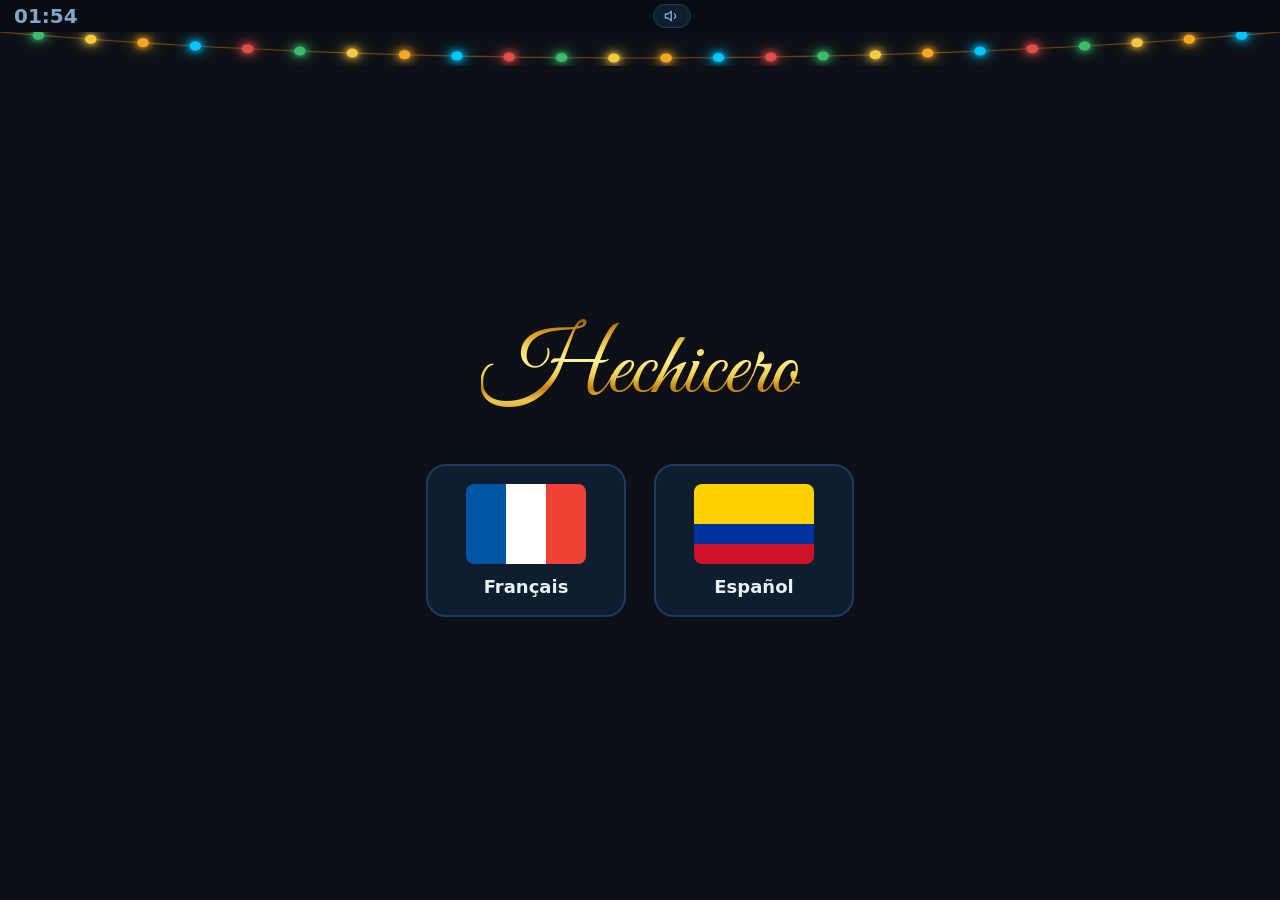
==== commit e62c2cc5: "TICKET-114/115 livres, TICKET-117/118 remise au propre - TICKET-114: data_version (radio.php) + poll" ====
--- a/web/lecteur/index.html
+++ b/web/lecteur/index.html
@@ -1475,6 +1475,71 @@
   return null;
 }
 
+// ═══════════════════════════════════════
+// TICKET-114 — Rafraîchissement automatique du catalogue
+// ═══════════════════════════════════════
+// Problème : après un ingest ou un ajout via l'admin, il fallait recharger
+// Chromium à la main pour voir les nouveaux podcasts.
+// Cause exacte : loadData() était bien rappelé toutes les 5 min, mais rien ne
+// re-rendait l'écran DÉJÀ affiché. goToPodcasts() était le seul endroit qui
+// enchaînait chargement puis rendu — donc tant que l'enfant ne quittait pas la
+// grille pour y revenir, rien ne changeait, même après des heures.
+let lastCatalogVersion = null;
+
+// Compare la signature {mtime, size} de data.json (action data_version de
+// radio.php : deux stat(), pas les ~700 Ko du catalogue) et ne recharge que si
+// elle a bougé.
+async function pollCatalogVersion() {
+  try {
+    const r = await fetch('radio.php?action=data_version', { cache: 'no-store' });
+    if (!r.ok) return;
+    const v = await r.json();
+    const sig = `${v.mtime}:${v.size}`;
+    if (lastCatalogVersion === null) { lastCatalogVersion = sig; return; } // 1re passe : on mémorise seulement
+    if (sig === lastCatalogVersion) return;
+    lastCatalogVersion = sig;
+    await refreshCatalogInPlace();
+  } catch (e) {
+    // PHP ou réseau indisponible : on retentera au tick suivant, sans bruit.
+  }
+}
+
+// Recharge data.json ET re-rend l'écran visible, en préservant l'état de
+// lecture. Remplace les appels « à l'aveugle » à loadData().
+async function refreshCatalogInPlace() {
+  // ⚠️ Précaution 1 — même famille de piège que TICKET-108 : l'ingest insère
+  // les nouveaux épisodes EN TÊTE de liste. Après rechargement, currentIdx
+  // désignerait un autre épisode et next/prev partiraient sur le mauvais. On
+  // ré-ancre donc sur le CHEMIN AUDIO, seul identifiant stable à travers un
+  // rechargement du catalogue.
+  const anchorAudio = (currentPodcast && currentIdx >= 0)
+    ? (getDisplayItems(currentPodcast)[currentIdx]?.audio || null)
+    : null;
+  const browsedPodcastId = currentPodcast?.id || null;
+
+  await loadData();
+
+  // Réattacher la référence d'objet : DATA a été remplacé, currentPodcast
+  // pointerait sinon sur l'ancien objet, orphelin.
+  if (browsedPodcastId) {
+    const again = (DATA?.podcasts || []).find(p => p.id === browsedPodcastId);
+    if (again) currentPodcast = again;
+  }
+  if (anchorAudio) {
+    const found = findEpisodeByAudio(anchorAudio);
+    if (found) { currentPodcast = found.podcast; currentIdx = found.idx; }
+  }
+
+  // ⚠️ Précaution 2 — on ne re-rend JAMAIS un écran de lecture : un ingest qui
+  // se termine en arrière-plan ne doit pas faire clignoter la lecture en cours.
+  if (currentScreen === 'player' || currentScreen === 'radio-player') return;
+
+  if      (currentScreen === 'podcasts')      renderPodcasts();
+  else if (currentScreen === 'chapters')      renderChapters();
+  else if (currentScreen === 'favoris')       renderFavoris();
+  else if (currentScreen === 'radio-catalog') openRadioCatalog();
+}
+
 function clearResumePrompt() {
   pendingResumeTarget = null;
   el('resume-prompt').classList.add('hidden');
@@ -3206,7 +3271,14 @@
 
 // ── Rafraîchissement périodique de la config admin (toutes les 5 min)
 // Répercute sans redémarrage les changements de veille, contrôle parental et radios ajoutées.
-setInterval(() => { loadParentalConfig(); loadData(); }, 5 * 60 * 1000);
+// TICKET-114 : le tick appelle refreshCatalogInPlace() et non plus loadData()
+// — c'est ce dernier, qui chargeait sans jamais re-rendre, qui était le trou.
+setInterval(() => { loadParentalConfig(); refreshCatalogInPlace(); }, 5 * 60 * 1000);
+
+// TICKET-114 — détection rapide d'un catalogue modifié (ingest nocturne, ajout
+// depuis l'admin). Polling à 10 s sur une réponse de quelques octets ; le
+// rechargement complet n'a lieu que quand la signature a réellement changé.
+setInterval(pollCatalogVersion, 10000);
 </script>
 
 <!-- ── Écran de veille ──────────────────────────────────────────── -->
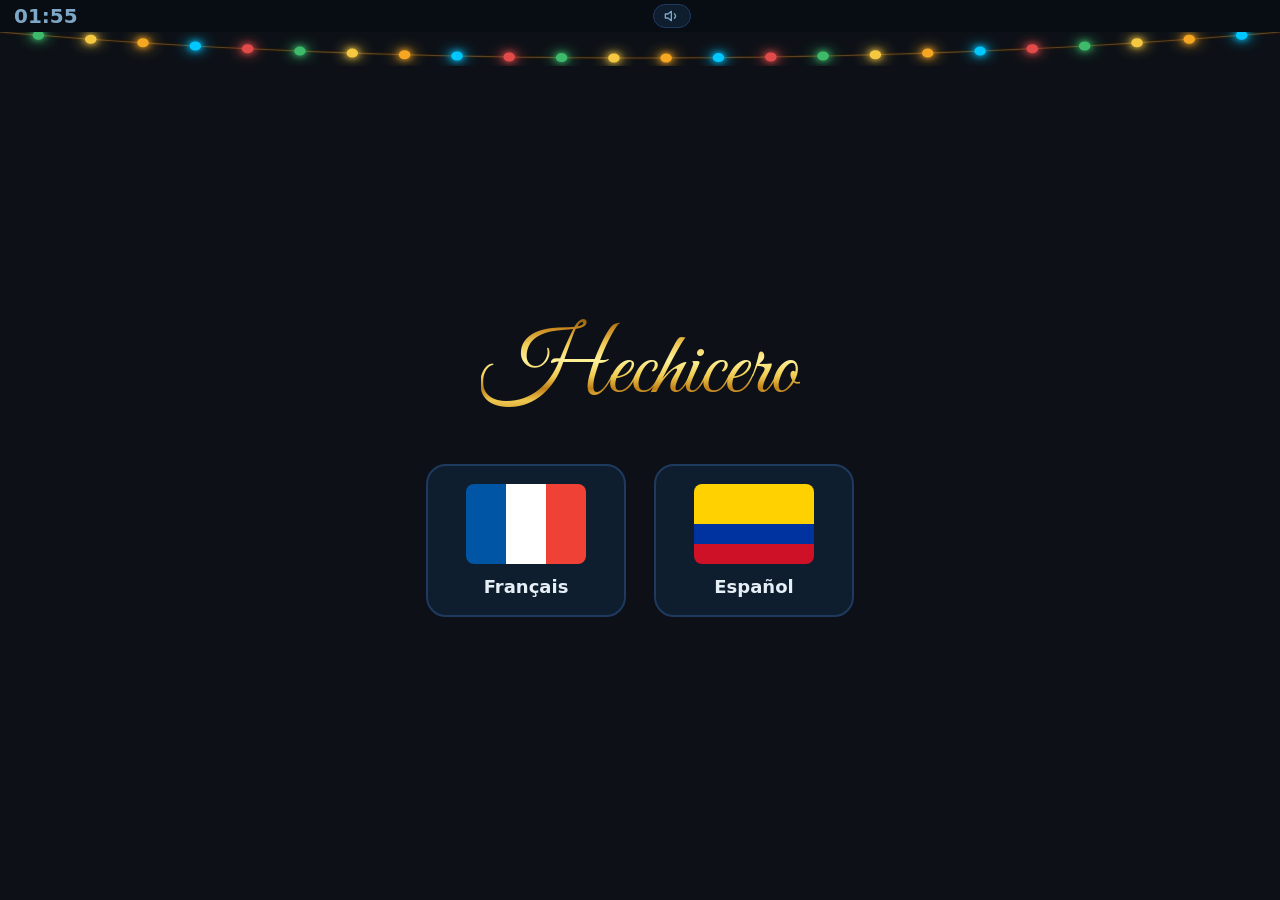
==== commit 4dbcf38c: "TICKET-126 + TICKET-127 : reset batterie et traceur de gel du kiosque TICKET-126 — remise a zero des" ====
--- a/web/lecteur/index.html
+++ b/web/lecteur/index.html
@@ -3235,6 +3235,48 @@
 resetSleepTimer('page_load');
 logSleepEvent('page_load', `sleep_delay_default_ms=${SLEEP_DELAY}`);
 
+// ── Battement de cœur du kiosque (TICKET-127) ─────────────────────────────
+// Le 2026-08-17, la page a cessé d'exécuter du JavaScript entre 07:52:48 et
+// 07:57:48 en laissant l'overlay de veille comme dernière image peinte :
+// écran noir figé, tactile sans effet, alors que MPD et les boutons GPIO
+// allaient bien (ils ne passent pas par la page) et que wlr-randr annonçait
+// `Enabled: yes`. Impossible de dater la mort, ni de savoir dans quel état
+// l'IHM était juste avant.
+//
+// Preuve que le JS s'était bien arrêté, et pas seulement le réseau : la
+// boucle de 5 min (bas de fichier) appelle loadParentalConfig(), qui appelle
+// applySleepConfig() **hors du try/catch** — même fetch en échec, la ligne
+// apply_sleep_config partait quand même. Son silence ne peut donc venir que
+// de l'arrêt de l'exécution.
+//
+// ⚠️ RÈGLE ABSOLUE (zone Z4, piège de TICKET-102) : ce battement ne doit
+// JAMAIS appeler resetSleepTimer() ni toucher au timer de veille. Une boucle
+// périodique plus courte que sleep_delay qui réarme le compte à rebours
+// empêche l'écran de s'endormir pour toujours — c'est exactement ce que
+// checkParentalTime() faisait à 30 s. Ici : un fetch, rien d'autre.
+// Vérification associée : après cet ajout, l'overlay doit toujours
+// s'afficher au bout de sleep_delay (120 s) d'inactivité réelle.
+const KIOSK_BEAT_MS = 15000;
+const pageLoadedAt = Date.now();
+let kioskBeats = 0;
+function kioskHeartbeat() {
+  try {
+    kioskBeats += 1;
+    const params = new URLSearchParams({
+      action:     'kiosk_beat',
+      overlay:    getSleepOverlay()?.classList.contains('active') ? '1' : '0',
+      screen:     currentScreen ?? '?',
+      page_age_s: String(Math.round((Date.now() - pageLoadedAt) / 1000)),
+      beats:      String(kioskBeats),
+      mpd_state:  lastMpdState ?? '?',
+    });
+    // Fire-and-forget, comme logSleepEvent : ne doit jamais bloquer ni lever.
+    fetch('/lecteur/radio.php?' + params.toString(), { cache: 'no-store' }).catch(() => {});
+  } catch (_) {}
+}
+kioskHeartbeat();                          // un premier battement immédiat au chargement
+setInterval(kioskHeartbeat, KIOSK_BEAT_MS);
+
 // INIT
 // ═══════════════════════════════════════
 
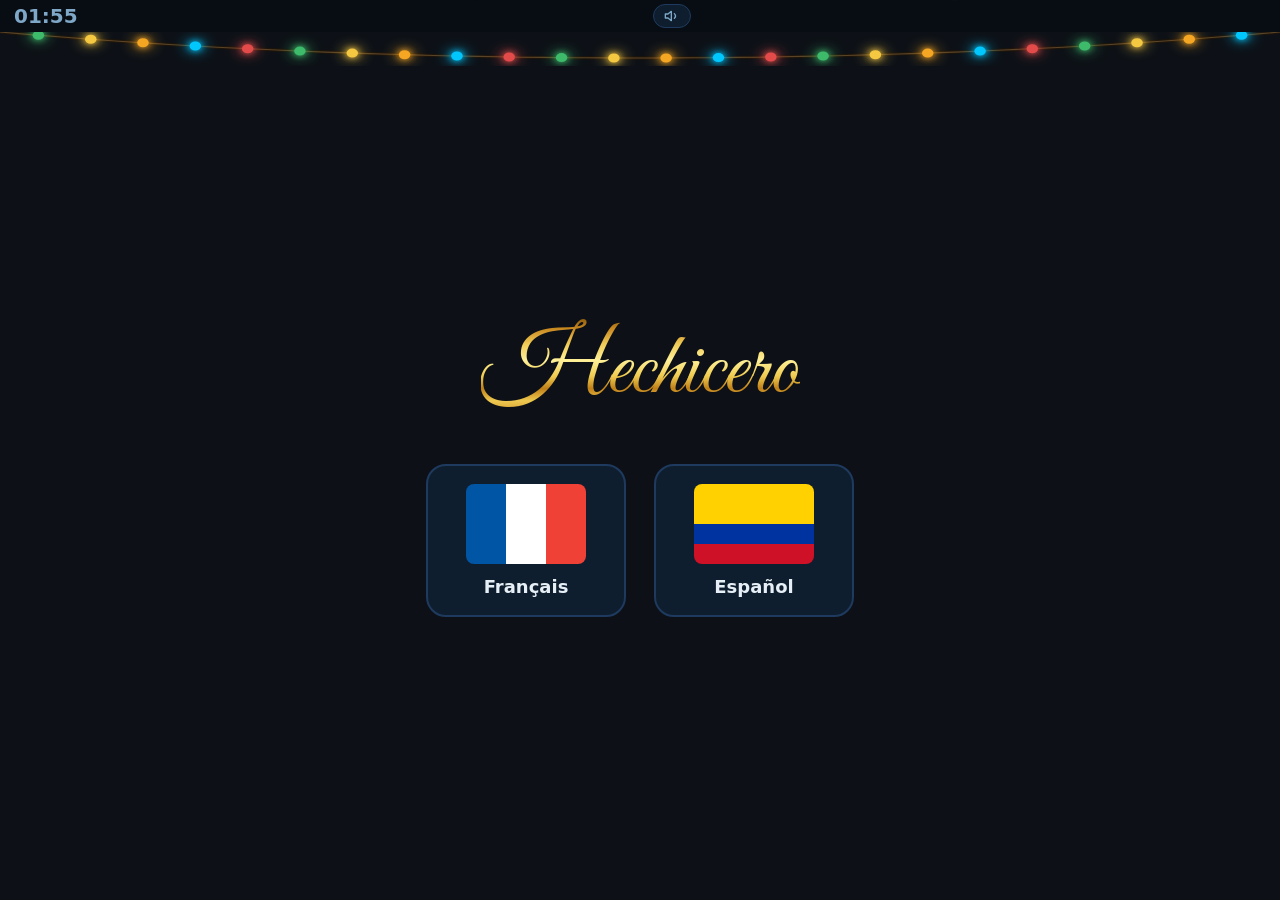
==== commit f1a60956: "TICKET-136 : le bandeau batterie affichait 50 jours de donnees figees Signale par Thomas sur capture" ====
--- a/web/lecteur/index.html
+++ b/web/lecteur/index.html
@@ -1290,22 +1290,27 @@
       `;
 }
 
-// Batterie : essaie navigator.getBattery(), sinon lit status.json (INA219)
+// Batterie : source unique = /index.php?action=battery_data, qui sert
+// data/battery_stats.json (INA219, réécrit toutes les 60 s).
 function updateBatteryDisplay(pct, charging, minutes) {
   const el = document.getElementById('bat-display');
   if (!el) return;
   el.innerHTML = renderBattery(Math.round(pct), charging, minutes);
 }
 
-function fetchBatteryFromStatus() {
-  fetch('../status.json', { cache: 'no-store' })
-    .then(r => r.json())
-    .then(d => {
-      const pct = d.battery_percent ?? d.percent ?? d.soc ?? null;
-      const charging = d.charging ?? (d.state ? d.state.toLowerCase().includes('charge') && !d.state.toLowerCase().includes('sur batterie') : false);
-      if (pct !== null) updateBatteryDisplay(pct, charging, null);
-    })
-    .catch(() => {});
+// ⚠️ TICKET-136 (2026-08-18) — CE REPLI LISAIT UN FICHIER MORT.
+// `../status.json` était écrit par `scripts/get_status.py`, supprimé en
+// session 11. Son dernier horodatage datait du 2026-06-28 : dès que l'appel
+// principal échouait, l'écran affichait à l'enfant **91 % figés depuis
+// cinquante jours**, en toute confiance.
+//
+// Un repli vers des données périmées est pire que pas de repli : il masque la
+// panne au lieu de la montrer, et personne ne peut soupçonner un chiffre
+// plausible. On n'affiche donc plus rien quand la mesure est indisponible —
+// l'absence d'indicateur est un signal honnête.
+function marquerBatterieIndisponible() {
+  const el = document.getElementById('bat-display');
+  if (el) el.innerHTML = '';
 }
 
 let batterySnapshot = null;
@@ -1381,10 +1386,10 @@
       if (stats && typeof stats === 'object' && Object.keys(stats).length) {
         applyBatteryStats(stats);
       } else {
-        fetchBatteryFromStatus();
+        marquerBatterieIndisponible();
       }
     })
-    .catch(() => fetchBatteryFromStatus());
+    .catch(() => marquerBatterieIndisponible());
 }
 
 fetchBatteryStats();
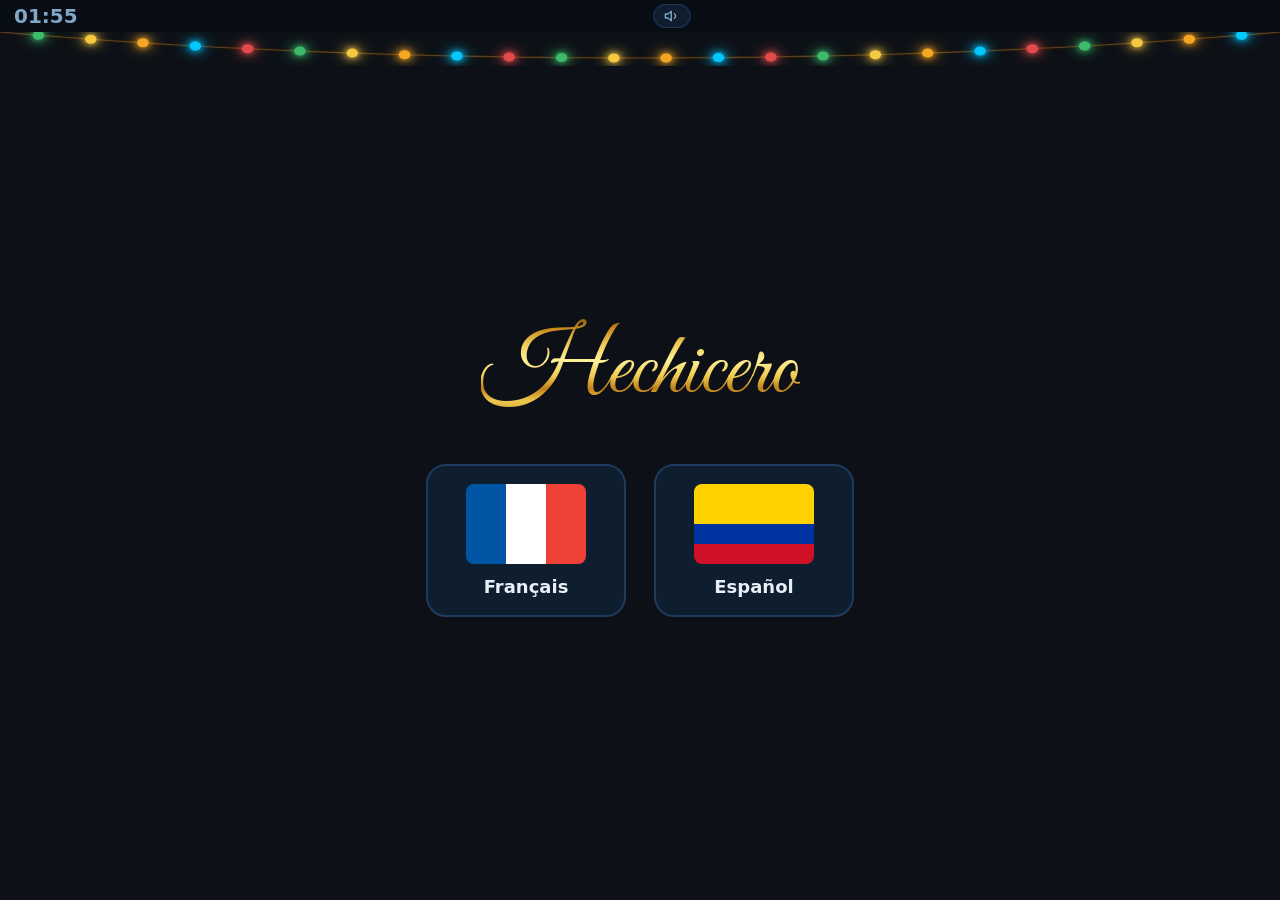
==== commit 0a5dda3a: "TICKET-129 + 143 : fuseau PHP a la racine, outil de recalibration reecrit TICKET-129 — PHP tournait " ====
--- a/web/lecteur/index.html
+++ b/web/lecteur/index.html
@@ -3144,7 +3144,22 @@
 function applySleepConfig(cfg) {
   if (!cfg) return;
   const enabled  = !!(cfg.sleep_enabled ?? true);
-  const newDelay = Number(cfg.sleep_delay ?? 15) * 1000;
+  // TICKET-138 : UNE SEULE source de vérité pour la veille.
+  //
+  // Avant, l'overlay JS lisait `sleep_delay` (60 s) tandis que swayidle
+  // éteignait la dalle sur `screen_off_delay` (600 s). Deux réglages libres,
+  // aucun lien entre eux : entre les deux, il existait une fenêtre de 540 s où
+  // la DALLE ÉTAIT ALLUMÉE ET LA PAGE NOIRE. En plein jour, l'horloge rétro est
+  // illisible et l'appareil paraît en panne. Signalé plusieurs fois, cherché
+  // comme un gel du kiosque, et introuvable — parce que rien n'était cassé :
+  // chaque moitié faisait son travail, c'est leur DÉSACCORD qui produisait le
+  // symptôme.
+  //
+  // ⚠️ Ne PAS revenir à `sleep_delay` ici, et ne pas se contenter d'aligner les
+  // deux nombres dans config.json : deux réglages libres se désaccorderont au
+  // premier passage dans l'admin. L'overlay dérive donc du délai d'extinction
+  // physique, et `sleep_delay` n'est plus qu'un repli de compatibilité.
+  const newDelay = Number(cfg.screen_off_delay ?? cfg.sleep_delay ?? 600) * 1000;
   const newMode  = normalizeSleepMode(cfg.sleep_mode);
   // BUG TROUVE (2026-07-09, via le tracer sleep_log -- TICKET-102) : cette
   // fonction est appelee par des refresh PERIODIQUES sans rapport avec une
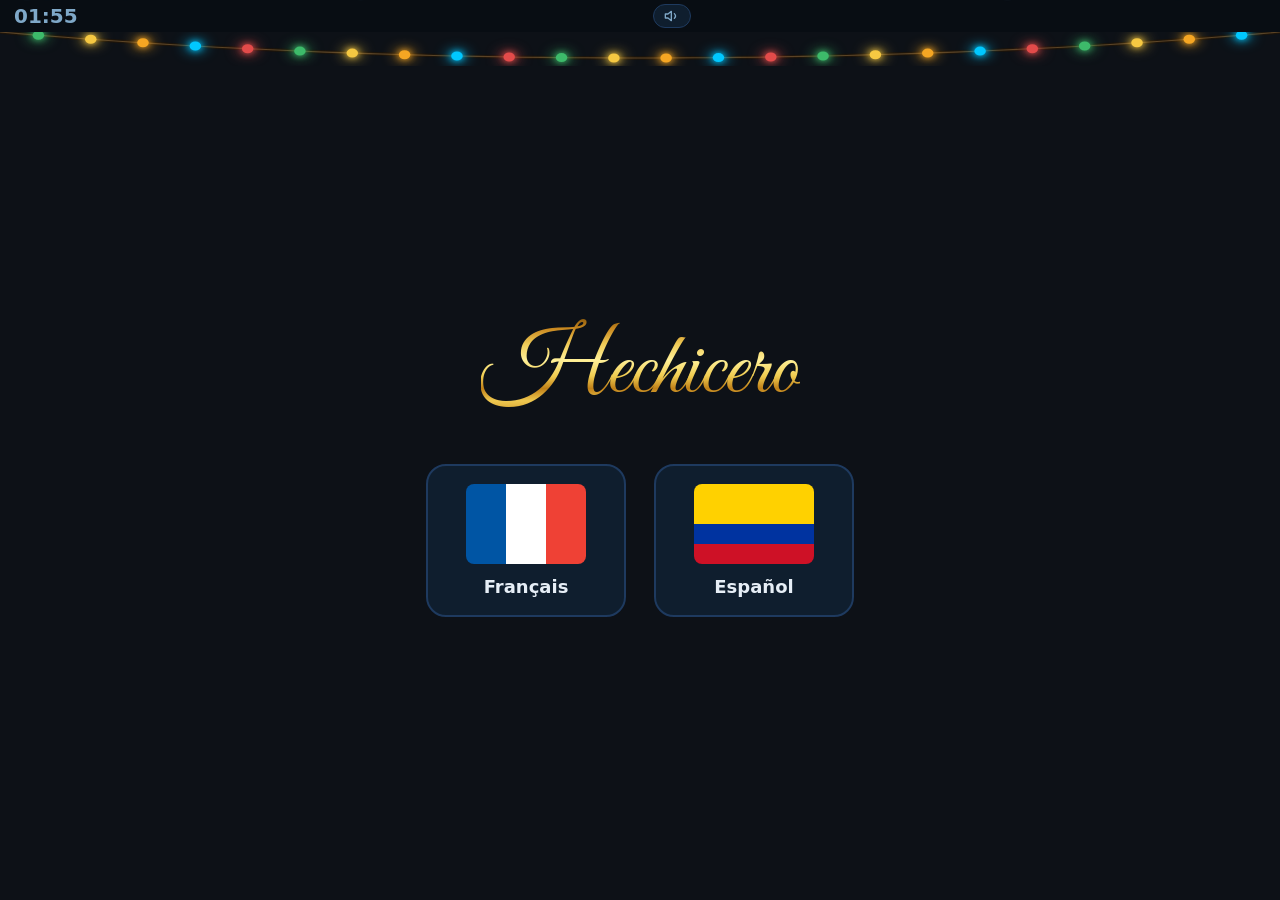
==== commit 684de108: "TICKET-119 : ecran technique cache (IP, batterie, gain casque) Ouvert par la combinaison casque+ante" ====
--- a/web/lecteur/index.html
+++ b/web/lecteur/index.html
@@ -2041,6 +2041,12 @@
     if (d.ts && d.ts !== lastUiRequestTs) {
       lastUiRequestTs = d.ts;
       if (d.screen === 'favoris') openFavoris();
+      // TICKET-119 : l'écran technique est une PAGE, pas un écran du lecteur.
+      // On y navigue vraiment — la lecture continue, MPD étant côté serveur,
+      // et la page porte son propre minuteur de retour (screen_off_delay).
+      // Un écran de plus dans index.html aurait alourdi le fichier pour un
+      // outil que l'enfant ne verra jamais.
+      else if (d.screen === 'technique') { location.href = '/admin/technique.php'; }
       else if (d.screen === 'chambre') {
         // En sortie de veille, on veut MONTRER la Chambre (pas la refermer par
         // toggle si on y était déjà avant l'endormissement). Hors veille, vrai
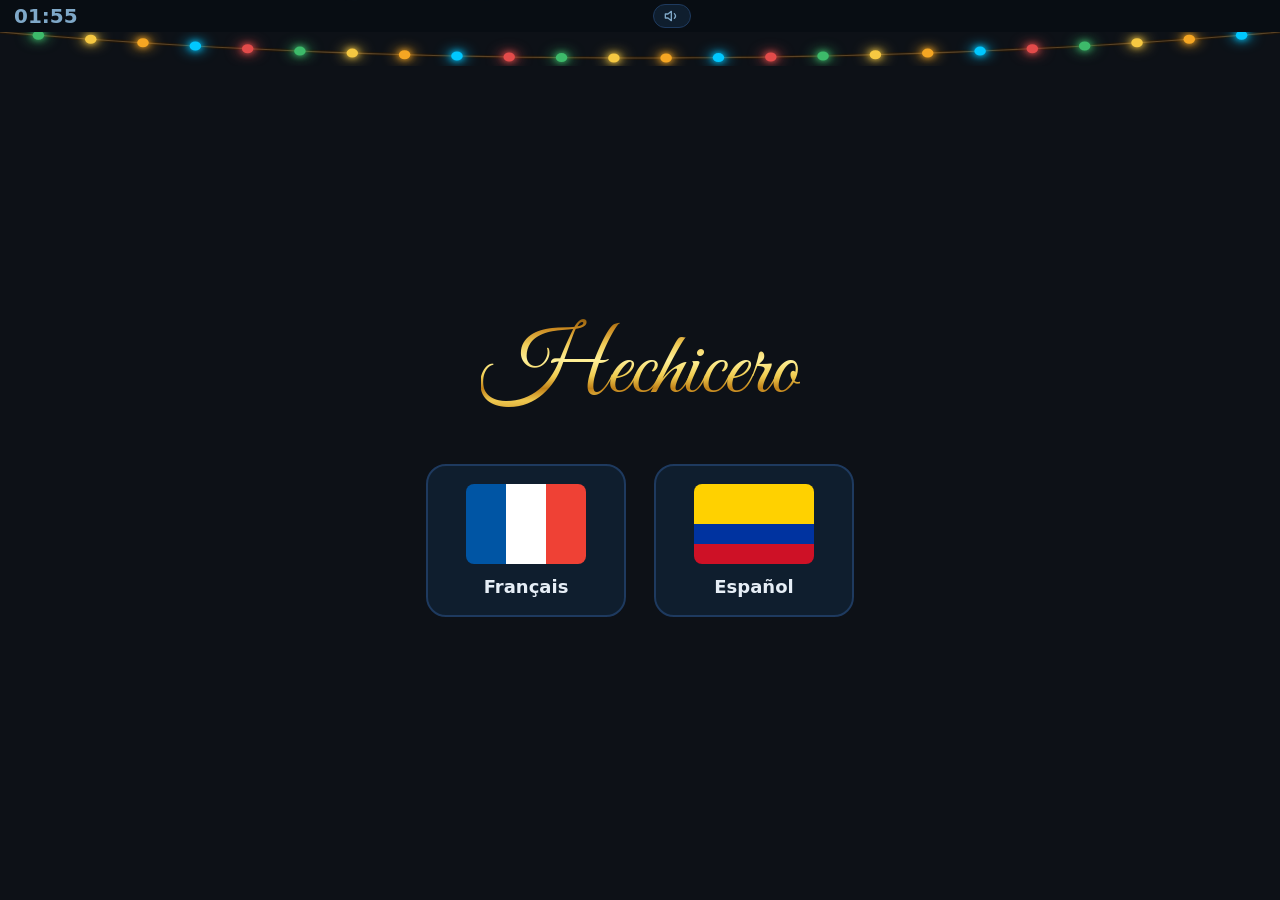
==== commit 3478177d: "TICKET-138 3e passe — l'ecran de veille etait devenu invisible Mon correctif d'aout alignait l'overl" ====
--- a/web/lecteur/index.html
+++ b/web/lecteur/index.html
@@ -3150,22 +3150,37 @@
 function applySleepConfig(cfg) {
   if (!cfg) return;
   const enabled  = !!(cfg.sleep_enabled ?? true);
-  // TICKET-138 : UNE SEULE source de vérité pour la veille.
+  // ── TICKET-138, TROISIÈME passe (2026-08-26) — et un correctif retiré ─────
   //
-  // Avant, l'overlay JS lisait `sleep_delay` (60 s) tandis que swayidle
-  // éteignait la dalle sur `screen_off_delay` (600 s). Deux réglages libres,
-  // aucun lien entre eux : entre les deux, il existait une fenêtre de 540 s où
-  // la DALLE ÉTAIT ALLUMÉE ET LA PAGE NOIRE. En plein jour, l'horloge rétro est
-  // illisible et l'appareil paraît en panne. Signalé plusieurs fois, cherché
-  // comme un gel du kiosque, et introuvable — parce que rien n'était cassé :
-  // chaque moitié faisait son travail, c'est leur DÉSACCORD qui produisait le
-  // symptôme.
+  // Historique, parce qu'il faut le lire en entier avant d'y toucher :
   //
-  // ⚠️ Ne PAS revenir à `sleep_delay` ici, et ne pas se contenter d'aligner les
-  // deux nombres dans config.json : deux réglages libres se désaccorderont au
-  // premier passage dans l'admin. L'overlay dérive donc du délai d'extinction
-  // physique, et `sleep_delay` n'est plus qu'un repli de compatibilité.
-  const newDelay = Number(cfg.screen_off_delay ?? cfg.sleep_delay ?? 600) * 1000;
+  // 1. À l'origine : overlay sur `sleep_delay` (60 s), dalle éteinte par
+  //    swayidle sur `screen_off_delay` (600 s). Deux réglages indépendants.
+  // 2. En août, j'ai fait dériver l'overlay de `screen_off_delay`, en croyant
+  //    que la fenêtre entre les deux expliquait les « écrans noirs sur dalle
+  //    allumée » signalés depuis des mois.
+  // 3. **C'était faux.** Le TICKET-149 a établi que ces écrans noirs venaient
+  //    du récepteur HDMI de la dalle, qui décroche et ne se re-verrouille pas.
+  //    Rien à voir avec l'overlay. J'ai corrigé un problème qui n'existait pas.
+  // 4. Et ce correctif en a créé un vrai : les deux délais devenus égaux,
+  //    l'overlay s'affichait À LA SECONDE où la dalle s'éteignait. Trace du
+  //    2026-08-26 : `activate_sleep` à 09:50:15, `off — extinction demandée` à
+  //    09:50:15. **L'écran de veille est devenu invisible.** Signalé par
+  //    Thomas : « l'écran s'est éteint mais on n'est pas passé par l'écran de
+  //    veille ».
+  //
+  // L'écran de veille rétro est voulu : c'est lui qu'on regarde avant que la
+  // dalle ne s'éteigne. Il repart donc de `sleep_delay`.
+  //
+  // ⚠️ INVARIANT, et c'est lui qu'il faut retenir plutôt que l'un ou l'autre
+  // nombre : **l'overlay doit apparaître STRICTEMENT avant l'extinction
+  // physique**, sinon il ne peut par construction jamais être vu. Deux
+  // réglages laissés libres dans l'admin se désaccorderont ; on les borne donc
+  // ici plutôt que d'espérer qu'ils restent cohérents.
+  const extinctionS = Number(cfg.screen_off_delay ?? 600);
+  const veilleS     = Number(cfg.sleep_delay ?? 60);
+  const MARGE_S     = 30;   // temps minimum pendant lequel l'overlay est visible
+  const newDelay = Math.min(veilleS, Math.max(5, extinctionS - MARGE_S)) * 1000;
   const newMode  = normalizeSleepMode(cfg.sleep_mode);
   // BUG TROUVE (2026-07-09, via le tracer sleep_log -- TICKET-102) : cette
   // fonction est appelee par des refresh PERIODIQUES sans rapport avec une
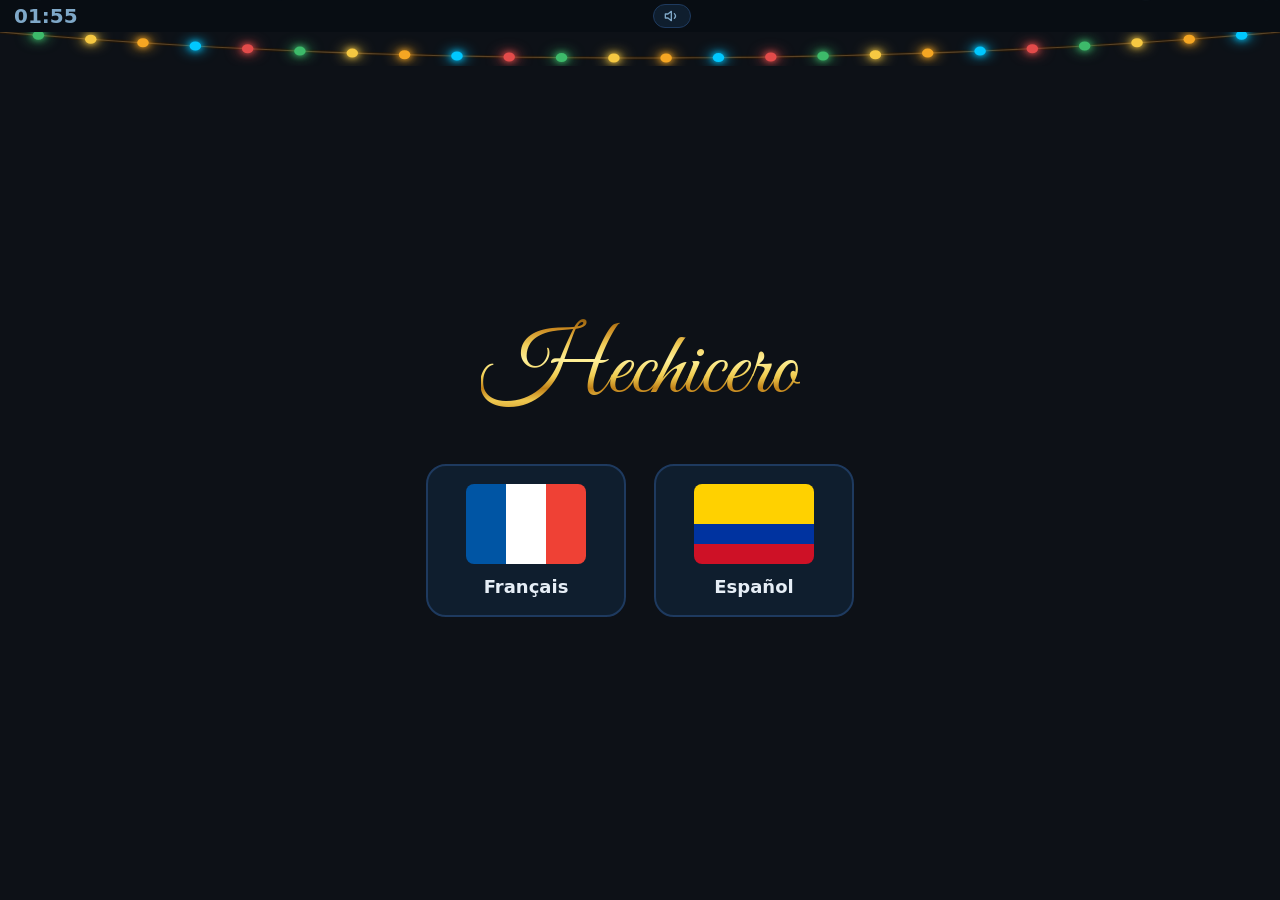
==== commit 2e1af37c: "TICKET-157 — modes saisonniers : date revérifiée, banderole, traîneau ANNIV_ACTIVE et NOEL_ACTIVE n'" ====
--- a/web/lecteur/index.html
+++ b/web/lecteur/index.html
@@ -400,20 +400,39 @@
       filter: drop-shadow(0 2px 4px rgba(0,0,0,.55));
     }
     .noel-hat.noel-hat-sm { width: 46px; height: 46px; }
-    /* Traîneau : rennes en tête (x haut, sens du déplacement), traîneau tiré derrière */
+    /* Traîneau : rennes en tête (x haut, sens du déplacement), traîneau tiré derrière.
+       2026-11-20 : trajectoire courbe au lieu d'une ligne droite (demande de Thomas,
+       « plus magique »). Le chemin est un path() calculé en JS à chaque passage
+       (vague montante ou looping, en alternance) ; offset-rotate:auto oriente le
+       traîneau selon la tangente, il pique, remonte, passe sur le dos dans le looping.
+       Visible aussi pendant la veille (z-index au-dessus de #sleep-overlay). */
     #noel-sled {
-      position: fixed; top: 8%; left: -340px;
-      width: 320px; pointer-events: none; z-index: 9000;
+      position: fixed; top: 0; left: 0;
+      width: 320px; pointer-events: none; z-index: 10045;
       opacity: 0;
+      offset-anchor: 50% 50%;
+      offset-rotate: auto;
+      offset-distance: 0%;
     }
     #noel-sled.noel-sled-run {
-      animation: noel-sled-fly 10s linear;
+      animation: noel-sled-fly 12s cubic-bezier(.4, .1, .6, .9);
     }
     @keyframes noel-sled-fly {
-      0%   { opacity: 0; transform: translateX(0); }
-      6%   { opacity: 1; }
-      94%  { opacity: 1; }
-      100% { opacity: 0; transform: translateX(calc(100vw + 340px)); }
+      0%   { offset-distance: 0%;   opacity: 0; }
+      5%   { opacity: 1; }
+      95%  { opacity: 1; }
+      100% { offset-distance: 100%; opacity: 0; }
+    }
+    /* Poussière d'étoiles semée derrière le traîneau pendant le vol */
+    .noel-sparkle {
+      position: fixed; width: 7px; height: 7px; margin: -3px 0 0 -3px;
+      border-radius: 50%; pointer-events: none; z-index: 10044;
+      background: radial-gradient(circle, #fffbe0 0%, #f0cc58 45%, rgba(240,204,88,0) 72%);
+      animation: noel-sparkle-fade 1.4s ease-out forwards;
+    }
+    @keyframes noel-sparkle-fade {
+      0%   { opacity: 1; transform: translate(0, 0) scale(1); }
+      100% { opacity: 0; transform: translate(var(--dx, 0px), 28px) scale(.2); }
     }
     /* Guirlande lumineuse — câble en chaînette (cosh) + ampoules clignotantes, en haut de tous
        les écrans y compris l'écran de veille (z-index au-dessus de #sleep-overlay, 9999) */
@@ -467,12 +486,14 @@
       filter: drop-shadow(0 2px 4px rgba(0,0,0,.55));
     }
     .anniv-hat.anniv-hat-sm { width: 46px; height: 46px; }
-    /* Banderole "Joyeux Anniversaire / Feliz Cumpleaños" — traverse l'écran de temps en
-       temps, cachée pendant la veille (même logique que le traîneau de Noël) */
+    /* Banderole "Joyeux Anniversaire / Feliz Cumpleaños" — traverse l'écran
+       régulièrement, Y COMPRIS pendant la veille (2026-11-20, demande de Thomas :
+       elle était sous #sleep-overlay comme le traîneau de Noël, donc invisible la
+       plupart du temps). pointer-events:none, elle ne gêne pas le réveil au doigt. */
     #anniv-banner {
       position: fixed; top: 14%; left: -820px;
       width: max-content; white-space: nowrap;
-      pointer-events: none; z-index: 9000;
+      pointer-events: none; z-index: 10045;
       opacity: 0;
     }
     #anniv-banner.anniv-banner-run {
@@ -2311,21 +2332,76 @@
   }
 }
 
+// Trajectoire du traîneau, recalculée à chaque passage sur la taille réelle de
+// l'écran. Deux figures en alternance :
+//   · vague : décolle en bas à gauche, ondule en montant, file vers le ciel ;
+//   · looping : plane, fait une boucle complète au milieu, repart vers le ciel.
+// La boucle est faite de deux demi-cercles de Bézier (contrôles à 4r/3).
+function noelSledPath(n) {
+  const W = window.innerWidth, H = window.innerHeight, m = 260;
+  if (n % 2 === 0) {
+    return `M ${-m} ${H * 0.80} ` +
+           `C ${W * 0.15} ${H * 0.40}, ${W * 0.30} ${H * 0.28}, ${W * 0.45} ${H * 0.42} ` +
+           `S ${W * 0.70} ${H * 0.32}, ${W * 0.80} ${H * 0.18} ` +
+           `S ${W + m * 0.6} ${-H * 0.05}, ${W + m} ${-H * 0.15}`;
+  }
+  // r à 24 % de la hauteur : sur 1024×600 la boucle fait ~290 px, à peine moins
+  // que le traîneau (320 px). Plus petite, il tournerait sur lui-même.
+  const cx = W * 0.5, cy = H * 0.45, r = Math.min(W, H) * 0.24, k = r * 4 / 3;
+  return `M ${-m} ${H * 0.30} ` +
+         `C ${W * 0.15} ${H * 0.20}, ${W * 0.30} ${cy + r}, ${cx} ${cy + r} ` +
+         `C ${cx + k} ${cy + r}, ${cx + k} ${cy - r}, ${cx} ${cy - r} ` +
+         `C ${cx - k} ${cy - r}, ${cx - k} ${cy + r}, ${cx} ${cy + r} ` +
+         `C ${W * 0.70} ${cy + r}, ${W * 0.85} ${H * 0.10}, ${W + m} ${-H * 0.12}`;
+}
+
 function initNoelSled() {
   const sled = el('noel-sled');
   if (!sled) return;
-  function scheduleNext() {
-    const delay = 60000 + Math.random() * 30000; // 60-90s
-    setTimeout(() => {
-      sled.classList.add('noel-sled-run');
-      sled.addEventListener('animationend', function onEnd() {
-        sled.classList.remove('noel-sled-run');
-        sled.removeEventListener('animationend', onEnd);
-        scheduleNext();
-      });
-    }, delay);
-  }
-  scheduleNext();
+  let passage = 0, prev = null, sparkleTimer = null;
+
+  // Sème deux grains de poussière d'étoiles à l'arrière du traîneau. Le sens de
+  // marche se déduit de la position précédente : l'arrière est à 120 px derrière
+  // le centre, dans la direction opposée au mouvement (marche aussi dans le looping).
+  function sparkle() {
+    const r = sled.getBoundingClientRect();
+    const c = { x: r.left + r.width / 2, y: r.top + r.height / 2 };
+    if (prev) {
+      const dx = c.x - prev.x, dy = c.y - prev.y, d = Math.hypot(dx, dy) || 1;
+      const x = c.x - dx / d * 120, y = c.y - dy / d * 120;
+      for (let i = 0; i < 2; i++) {
+        const s = document.createElement('div');
+        s.className = 'noel-sparkle';
+        s.style.left = (x + (Math.random() - 0.5) * 18) + 'px';
+        s.style.top  = (y + (Math.random() - 0.5) * 18) + 'px';
+        s.style.setProperty('--dx', ((Math.random() - 0.5) * 30).toFixed(0) + 'px');
+        s.addEventListener('animationend', () => s.remove());
+        document.body.appendChild(s);
+      }
+    }
+    prev = c;
+  }
+
+  function run() {
+    sled.style.offsetPath = `path("${noelSledPath(passage++)}")`;
+    prev = null;
+    sled.classList.add('noel-sled-run');
+    sparkleTimer = setInterval(sparkle, 70);
+    sled.addEventListener('animationend', function onEnd(e) {
+      if (e.target !== sled) return;   // une animation interne ne doit pas clore le vol
+      sled.removeEventListener('animationend', onEnd);
+      clearInterval(sparkleTimer);
+      sled.classList.remove('noel-sled-run');
+      scheduleNext(false);
+    });
+  }
+
+  // Comme la banderole d'anniversaire : premier vol à 5 s, puis un départ toutes
+  // les 15-20 s (vol de 12 s, donc 3-8 s d'attente après l'atterrissage).
+  function scheduleNext(premier) {
+    setTimeout(run, premier ? 5000 : 3000 + Math.random() * 5000);
+  }
+  scheduleNext(true);
 }
 
 // Guirlande lumineuse — câble tendu entre deux points = une chaînette, y = cosh(x)
@@ -2455,27 +2531,33 @@
   }
 }
 
-// Banderole "Joyeux Anniversaire" / "¡Feliz Cumpleaños!" — comme le traîneau de Noël,
-// déclenchée à intervalle aléatoire (60-90s) et cachée pendant la veille (z-index sous
-// #sleep-overlay). Le texte alterne FR/ES à chaque passage.
+// Banderole "Joyeux Anniversaire" / "¡Feliz Cumpleaños!" — passe toutes les 15-20 s,
+// visible aussi pendant la veille (z-index au-dessus de #sleep-overlay), et ALTERNE
+// strictement FR/ES. Avant le 2026-11-20 : 60-90 s, cachée en veille, et un tirage
+// au hasard qui pouvait répéter la même langue — le commentaire disait « alterne »,
+// le code ne le faisait pas.
 const ANNIV_BANNER_MESSAGES = ['Joyeux Anniversaire !', '¡Feliz Cumpleaños!'];
 function initAnnivBanner() {
   const banner = el('anniv-banner');
   const textEl = banner ? banner.querySelector('.anniv-banner-text') : null;
   if (!banner || !textEl) return;
-  function scheduleNext() {
-    const delay = 60000 + Math.random() * 30000; // 60-90s
+  let passage = 0;
+  function scheduleNext(premier) {
+    // Premier passage rapide (5 s) : on voit tout de suite que le mode est actif.
+    // Ensuite un passage toutes les 15-20 s, mesuré de départ à départ : le délai
+    // court après la fin de l'animation (10 s), d'où 5-10 s ici.
+    const delay = premier ? 5000 : 5000 + Math.random() * 5000;
     setTimeout(() => {
-      textEl.textContent = ANNIV_BANNER_MESSAGES[Math.floor(Math.random() * ANNIV_BANNER_MESSAGES.length)];
+      textEl.textContent = ANNIV_BANNER_MESSAGES[passage++ % ANNIV_BANNER_MESSAGES.length];
       banner.classList.add('anniv-banner-run');
       banner.addEventListener('animationend', function onEnd() {
         banner.classList.remove('anniv-banner-run');
         banner.removeEventListener('animationend', onEnd);
-        scheduleNext();
+        scheduleNext(false);
       });
     }, delay);
   }
-  scheduleNext();
+  scheduleNext(true);
 }
 
 function initAnnivGarland() {
@@ -3333,6 +3415,21 @@
 initAudioMode();
 if (NOEL_ACTIVE) { initNoelSnow(); initNoelSled(); initNoelGarland(); initNoelPlayerHat(); }
 if (ANNIV_ACTIVE) { initAnnivConfetti(); initAnnivBanner(); initAnnivGarland(); initAnnivPlayerHat(); }
+// Changement de saison sans rechargement (2026-11-20) — NOEL_ACTIVE et
+// ANNIV_ACTIVE ne sont évalués qu'au chargement de la page. Or le kiosque
+// tourne des jours sans recharger (TICKET-114 rafraîchit le catalogue en
+// place, pas la page) : chargé le 19, il n'a jamais affiché l'anniversaire du
+// 20 — et ne l'aurait jamais retiré le 21. On revérifie la date chaque minute
+// et on recharge UNIQUEMENT si l'état saisonnier a changé : quatre fois par an
+// (20 et 21 novembre, 1er décembre, 1er janvier).
+// ⚠️ Zone Z4 : cette boucle ne signale aucune activité, elle ne réarme donc
+// pas le timer de veille. Un rechargement ne touche ni au volume ni à la
+// sortie audio (rien de tel dans l'INIT ci-dessus).
+setInterval(() => {
+  if (isAnnivActive() !== ANNIV_ACTIVE || isNoelActive() !== NOEL_ACTIVE) {
+    location.reload();
+  }
+}, 60000);
 // Resynchro rapide et globale (pas seulement écran lecteur) — un
 // basculement déclenché ailleurs (bouton physique GPIO) doit se refléter
 // à l'écran quasi instantanément, pas au bout de plusieurs secondes.
